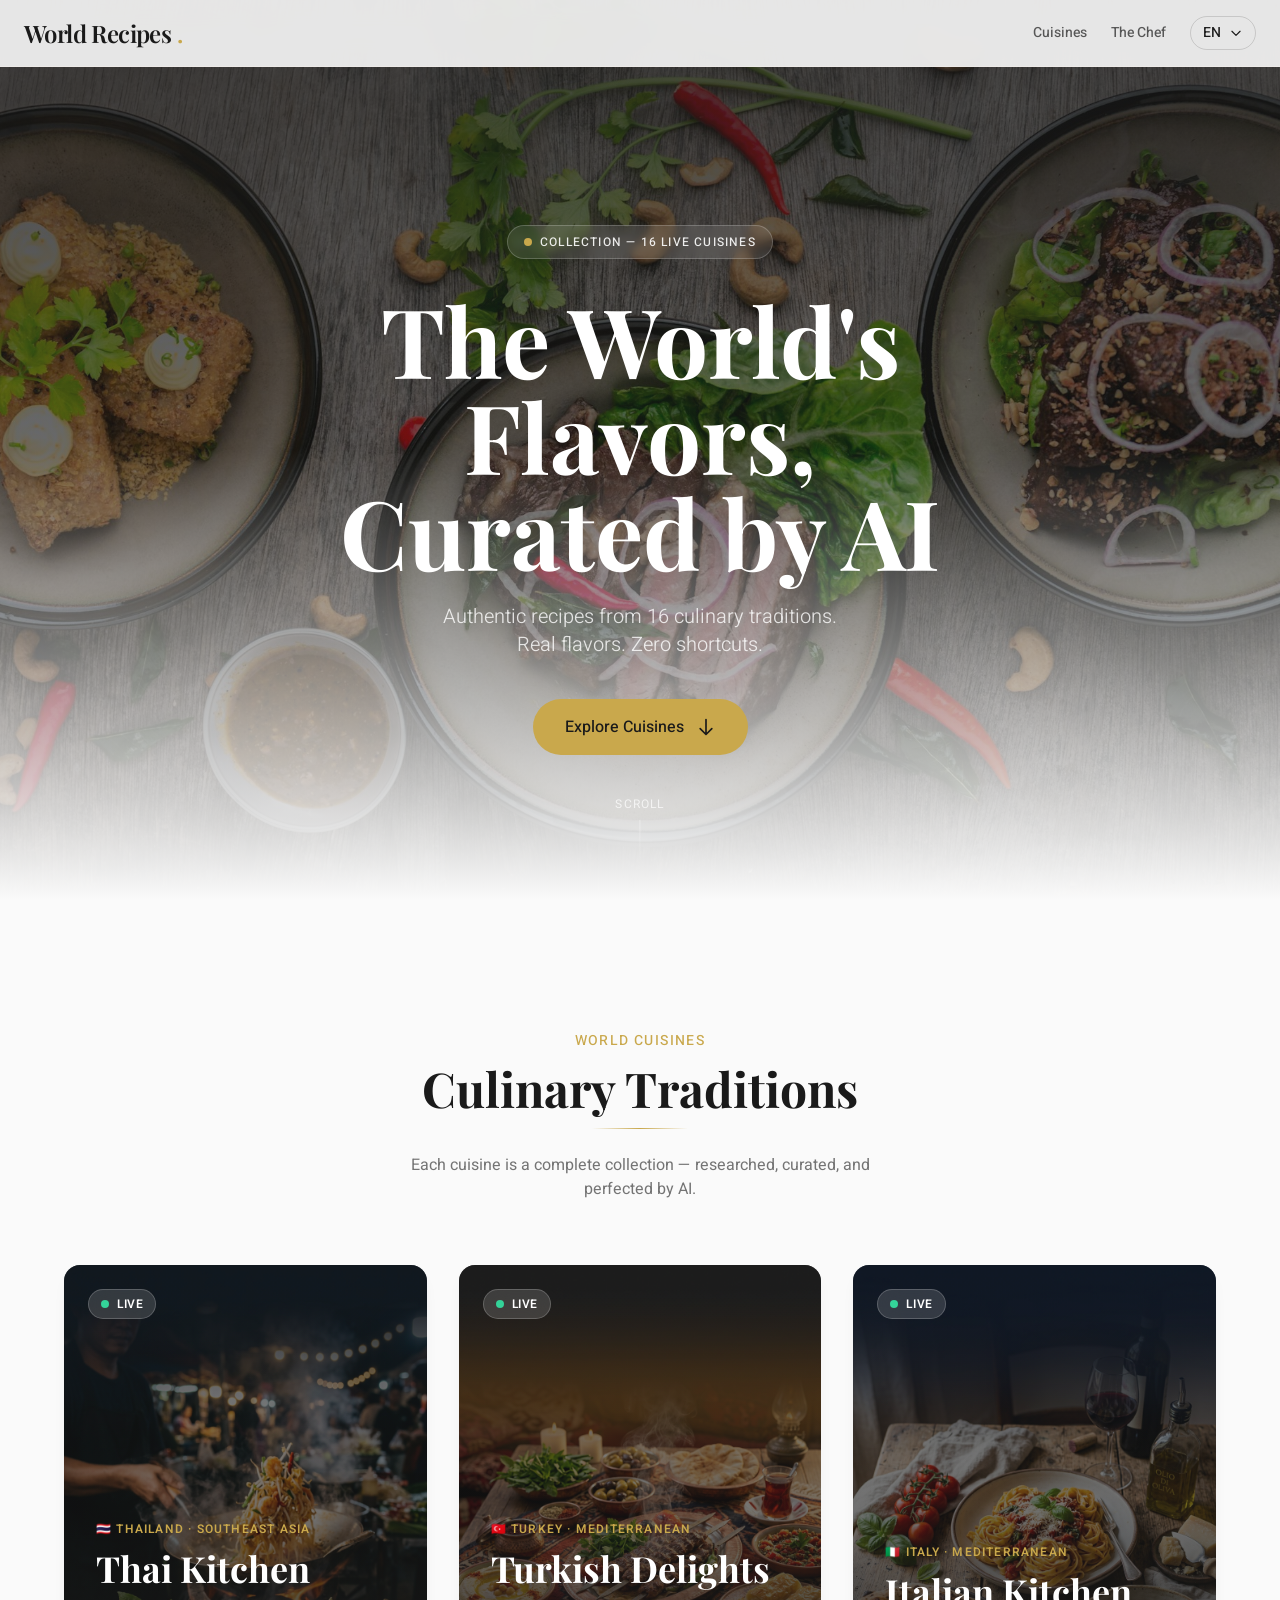
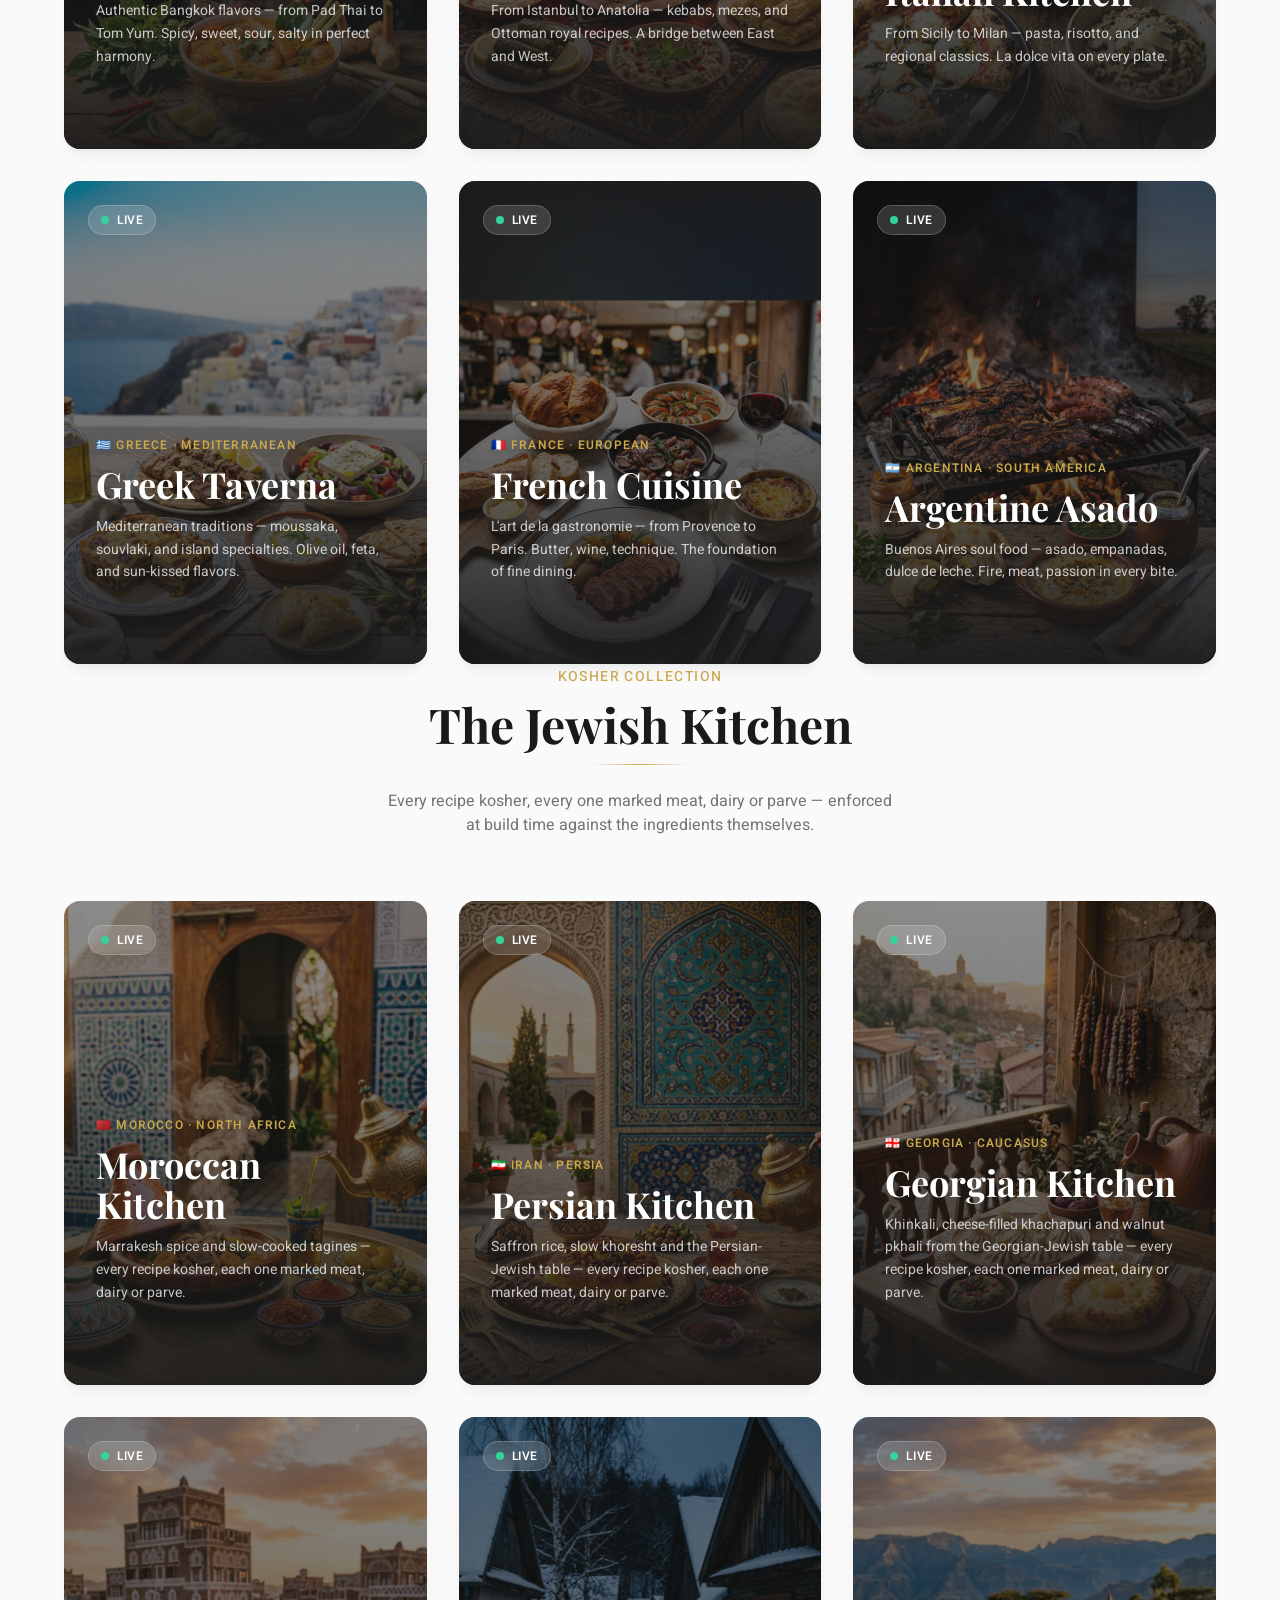
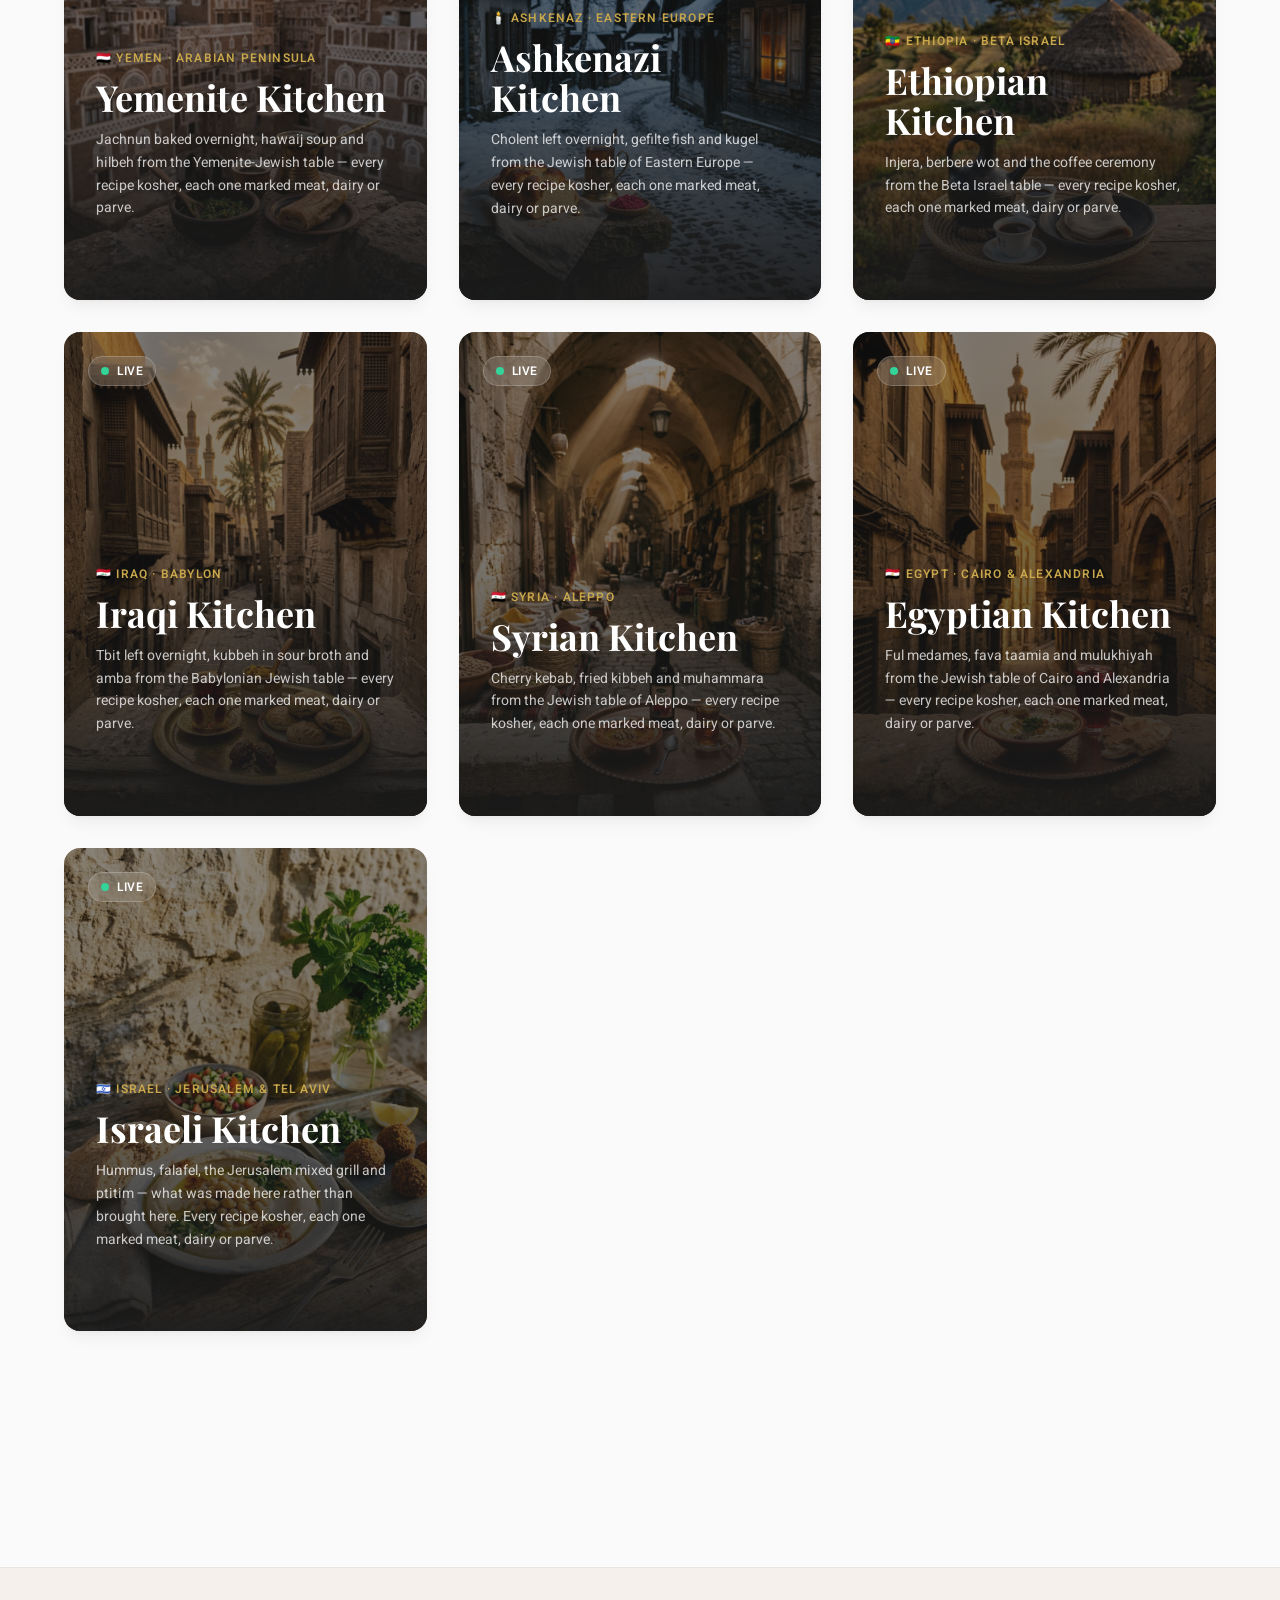
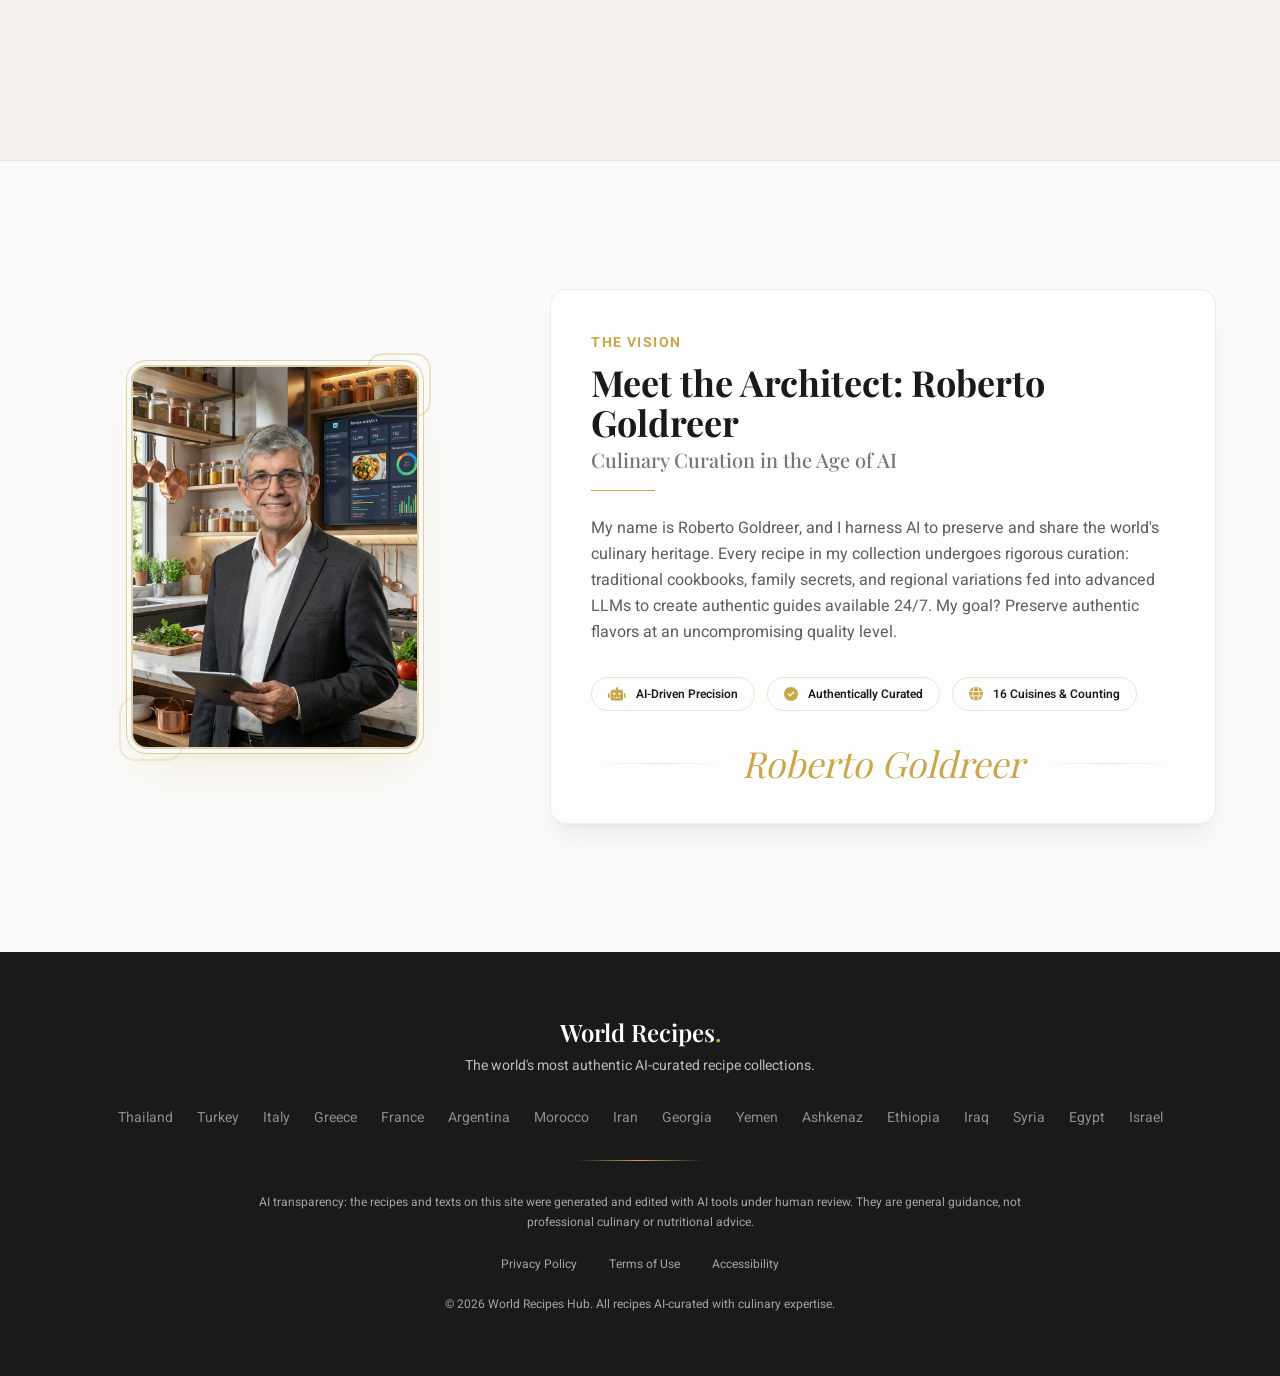
==== index.html @ 7112a7c7 "feat: Israel joins the hub — 16 cuisines, wave 2 closed Co-Authored-By: Claude Opus 5 <noreply@anthr" ====
<!DOCTYPE html>
<html lang="en" dir="ltr">
<head>
    <meta charset="UTF-8">
    <meta name="viewport" content="width=device-width, initial-scale=1.0">
    <title>The World's Flavors, Curated by AI | Global Recipes Hub</title>
        <!-- Security policy declared before any resource so it governs them all.
         style-src keeps 'unsafe-inline' only for Tailwind-generated inline styles;
         there are no inline <style> blocks or style= attributes left in the markup.
         frame-ancestors / X-Content-Type-Options need real headers, which GitHub
         Pages cannot set - documented in governance/risk-register.md -->
    <meta http-equiv="Content-Security-Policy" content="default-src 'self'; script-src 'self'; style-src 'self' 'unsafe-inline'; img-src 'self' data:; font-src 'self'; connect-src 'self'; base-uri 'self'; form-action 'self'">
    <meta name="referrer" content="strict-origin-when-cross-origin">

    <!-- Self-hosted assets: zero third-party requests. See governance/data-map.md -->
    <link rel="stylesheet" href="assets/css/tailwind.css">
    <link rel="stylesheet" href="assets/fonts/fonts.css">
    <link rel="stylesheet" href="assets/vendor/fontawesome/fontawesome.min.css">
    <link rel="stylesheet" href="assets/css/site.css">
    <meta name="description" content="Authentic recipes from 16 culinary traditions. Real flavors. Zero shortcuts.">
</head>
<body class="bg-cream text-charcoal font-body antialiased">

    <a href="#main" class="skip-link" data-en="Skip to main content" data-he="דלג לתוכן העיקרי">Skip to main content</a>

    <!-- Navigation -->
    <nav class="fixed top-0 w-full z-50 bg-cream/90 backdrop-blur-md border-b border-warm-gray/50">
        <div class="max-w-7xl mx-auto px-6 py-4 flex items-center justify-between">
            <a href="#" class="font-display text-xl md:text-2xl font-semibold tracking-tight">
                <span class="text-charcoal" data-en="World Recipes" data-he="מתכונים עולמיים">World Recipes</span>
                <span class="text-gold">.</span>
            </a>
            <div class="flex items-center gap-6">
                <a href="#cuisines" class="hidden md:inline text-sm font-medium text-charcoal/70 hover:text-charcoal transition-colors" data-en="Cuisines" data-he="מטבחים">Cuisines</a>
                <a href="#architect" class="hidden md:inline text-sm font-medium text-charcoal/70 hover:text-charcoal transition-colors" data-en="The Chef" data-he="השף">The Chef</a>
                <!-- Language Toggle -->
                <button id="langToggle" class="flex items-center gap-2 px-3 py-1.5 rounded-full border border-charcoal/15 hover:border-gold/50 transition-all text-sm font-medium">
                    <span id="langLabel">EN</span>
                    <svg class="w-3.5 h-3.5" fill="none" stroke="currentColor" viewBox="0 0 24 24"><path stroke-linecap="round" stroke-linejoin="round" stroke-width="2" d="M19 9l-7 7-7-7"/></svg>
                </button>
            </div>
        </div>
    </nav>

    <main id="main">

    <!-- Hero Section -->
    <section class="relative min-h-screen flex items-center justify-center hero-bg">
        <div class="absolute inset-0 bg-gradient-to-b from-charcoal/80 via-charcoal/60 to-cream"></div>
        <div class="relative z-10 text-center px-6 max-w-4xl mx-auto pt-20">
            <div class="fade-in">
                <div class="inline-flex items-center gap-2 px-4 py-2 rounded-full bg-white/10 backdrop-blur-sm border border-white/20 text-white/90 text-xs font-medium tracking-widest uppercase mb-8">
                    <span class="w-2 h-2 rounded-full bg-gold badge-pulse"></span>
                    <span data-en="Collection — 16 Live Cuisines" data-he="אוסף — 16 מטבחים פעילים">Collection — 16 Live Cuisines</span>
                </div>
            </div>
            <h1 class="fade-in font-display text-5xl md:text-7xl lg:text-8xl font-bold text-white leading-[1.1] mb-6" data-en="The World's Flavors,<br>Curated by AI" data-he="טעמי העולם,<br>באוצרות AI">
                The World's Flavors,<br>Curated by AI
            </h1>
            <p class="fade-in text-lg md:text-xl text-white/80 font-light max-w-2xl mx-auto mb-10 leading-relaxed" data-en="Authentic recipes from 16 culinary traditions.<br>Real flavors. Zero shortcuts." data-he="מתכונים אותנטיים מ-16 מסורות קולינריות.<br>טעמים אמיתיים. ללא קיצורי דרך.">
                Authentic recipes from 16 culinary traditions.<br>Real flavors. Zero shortcuts.
            </p>
            <a href="#cuisines" class="fade-in inline-flex items-center gap-3 px-8 py-4 bg-gold hover:bg-gold-dark text-charcoal font-medium rounded-full transition-all duration-300 hover:shadow-lg hover:shadow-gold/25">
                <span data-en="Explore Cuisines" data-he="גלו מטבחים">Explore Cuisines</span>
                <svg class="w-5 h-5" fill="none" stroke="currentColor" viewBox="0 0 24 24"><path stroke-linecap="round" stroke-linejoin="round" stroke-width="2" d="M19 14l-7 7m0 0l-7-7m7 7V3"/></svg>
            </a>
        </div>
        <!-- Scroll indicator -->
        <div class="absolute bottom-10 left-1/2 -translate-x-1/2 flex flex-col items-center gap-2 text-white/70">
            <span class="text-xs tracking-widest uppercase">Scroll</span>
            <div class="w-px h-10 bg-gradient-to-b from-white/40 to-transparent"></div>
        </div>
    </section>

    <!-- Cuisines Grid -->
    <section id="cuisines" class="py-24 md:py-32 px-6">
        <div class="max-w-7xl mx-auto">
            <div class="text-center mb-16 fade-in">
                <span class="text-gold text-sm font-medium tracking-widest uppercase" data-en="World Cuisines" data-he="מטבחי העולם">World Cuisines</span>
                <h2 class="font-display text-4xl md:text-5xl font-bold mt-3 mb-4" data-en="Culinary Traditions" data-he="מסורות קולינריות">Culinary Traditions</h2>
                <div class="gold-line h-px w-24 mx-auto mb-6"></div>
                <p class="text-charcoal/60 max-w-lg mx-auto" data-en="Each cuisine is a complete collection — researched, curated, and perfected by AI." data-he="כל מטבח הוא אוסף מלא — נחקר, אוצר ושוכלל על ידי AI.">Each cuisine is a complete collection — researched, curated, and perfected by AI.</p>
            </div>

            <div class="grid md:grid-cols-2 lg:grid-cols-3 gap-8 max-w-6xl mx-auto">
                <!-- Card 1: Thailand -->
                <a href="https://robertog62.github.io/thai-recipes-app/" target="_blank" rel="noopener noreferrer" class="group card-hover block relative rounded-2xl overflow-hidden shadow-lg shadow-charcoal/5 aspect-[3/4]">
                    <img src="images/Thailand.jpg" alt="Thai Cuisine" class="absolute inset-0 w-full h-full object-cover">
                    <div class="card-overlay absolute inset-0 bg-charcoal/50"></div>
                    <div class="absolute inset-0 bg-gradient-to-t from-charcoal/90 via-charcoal/20 to-transparent"></div>
                    <!-- Live Badge -->
                    <div class="absolute top-6 left-6 rtl:left-auto rtl:right-6 flex items-center gap-2 px-3 py-1.5 rounded-full bg-white/15 backdrop-blur-md border border-white/20">
                        <span class="w-2 h-2 rounded-full bg-emerald-400 badge-pulse"></span>
                        <span class="text-white text-xs font-semibold tracking-wider uppercase">Live</span>
                    </div>
                    <!-- Content -->
                    <div class="absolute bottom-0 inset-x-0 p-8">
                        <span class="text-gold text-xs font-semibold tracking-widest uppercase" data-en="🇹🇭 Thailand · Southeast Asia" data-he="🇹🇭 תאילנד · דרום-מזרח אסיה">🇹🇭 Thailand · Southeast Asia</span>
                        <h3 class="font-display text-3xl md:text-4xl font-bold text-white mt-2 mb-3" data-en="Thai Kitchen" data-he="המטבח התאילנדי">Thai Kitchen</h3>
                        <p class="text-white/75 text-sm leading-relaxed mb-6" data-en="Authentic Bangkok flavors — from Pad Thai to Tom Yum. Spicy, sweet, sour, salty in perfect harmony." data-he="טעמי בנגקוק אותנטיים — מפאד תאי עד תום יאם. חריף, מתוק, חמוץ, מלוח בהרמוניה מושלמת.">Authentic Bangkok flavors — from Pad Thai to Tom Yum. Spicy, sweet, sour, salty in perfect harmony.</p>
                        <div class="card-cta inline-flex items-center gap-2 text-gold font-medium text-sm">
                            <span data-en="Explore Recipes" data-he="גלו מתכונים">Explore Recipes</span>
                            <svg class="w-4 h-4 group-hover:translate-x-1 transition-transform rtl:rotate-180" fill="none" stroke="currentColor" viewBox="0 0 24 24"><path stroke-linecap="round" stroke-linejoin="round" stroke-width="2" d="M17 8l4 4m0 0l-4 4m4-4H3"/></svg>
                        </div>
                    </div>
                </a>

                <!-- Card 2: Turkey -->
                <a href="https://robertog62.github.io/turkish-recipes-app/" target="_blank" rel="noopener noreferrer" class="group card-hover block relative rounded-2xl overflow-hidden shadow-lg shadow-charcoal/5 aspect-[3/4]">
                    <img src="images/Turkey.jpg" alt="Turkish Cuisine" class="absolute inset-0 w-full h-full object-cover">
                    <div class="card-overlay absolute inset-0 bg-charcoal/50"></div>
                    <div class="absolute inset-0 bg-gradient-to-t from-charcoal/90 via-charcoal/20 to-transparent"></div>
                    <div class="absolute top-6 left-6 rtl:left-auto rtl:right-6 flex items-center gap-2 px-3 py-1.5 rounded-full bg-white/15 backdrop-blur-md border border-white/20">
                        <span class="w-2 h-2 rounded-full bg-emerald-400 badge-pulse"></span>
                        <span class="text-white text-xs font-semibold tracking-wider uppercase">Live</span>
                    </div>
                    <div class="absolute bottom-0 inset-x-0 p-8">
                        <span class="text-gold text-xs font-semibold tracking-widest uppercase" data-en="🇹🇷 Turkey · Mediterranean" data-he="🇹🇷 טורקיה · הים התיכון">🇹🇷 Turkey · Mediterranean</span>
                        <h3 class="font-display text-3xl md:text-4xl font-bold text-white mt-2 mb-3" data-en="Turkish Delights" data-he="המטבח הטורקי">Turkish Delights</h3>
                        <p class="text-white/75 text-sm leading-relaxed mb-6" data-en="From Istanbul to Anatolia — kebabs, mezes, and Ottoman royal recipes. A bridge between East and West." data-he="מאיסטנבול לאנטוליה — קבבים, מזות ומתכוני חצר עות'מאנית. גשר בין מזרח למערב.">From Istanbul to Anatolia — kebabs, mezes, and Ottoman royal recipes. A bridge between East and West.</p>
                        <div class="card-cta inline-flex items-center gap-2 text-gold font-medium text-sm">
                            <span data-en="Explore Recipes" data-he="גלו מתכונים">Explore Recipes</span>
                            <svg class="w-4 h-4 group-hover:translate-x-1 transition-transform rtl:rotate-180" fill="none" stroke="currentColor" viewBox="0 0 24 24"><path stroke-linecap="round" stroke-linejoin="round" stroke-width="2" d="M17 8l4 4m0 0l-4 4m4-4H3"/></svg>
                        </div>
                    </div>
                </a>

                <!-- Card 3: Italy -->
                <a href="https://robertog62.github.io/italian-recipes-app/#/" target="_blank" rel="noopener noreferrer" class="group card-hover block relative rounded-2xl overflow-hidden shadow-lg shadow-charcoal/5 aspect-[3/4]">
                    <img src="images/Italy.jpg" alt="Italian Cuisine" class="absolute inset-0 w-full h-full object-cover">
                    <div class="card-overlay absolute inset-0 bg-charcoal/50"></div>
                    <div class="absolute inset-0 bg-gradient-to-t from-charcoal/90 via-charcoal/20 to-transparent"></div>
                    <div class="absolute top-6 left-6 rtl:left-auto rtl:right-6 flex items-center gap-2 px-3 py-1.5 rounded-full bg-white/15 backdrop-blur-md border border-white/20">
                        <span class="w-2 h-2 rounded-full bg-emerald-400 badge-pulse"></span>
                        <span class="text-white text-xs font-semibold tracking-wider uppercase">Live</span>
                    </div>
                    <div class="absolute bottom-0 inset-x-0 p-8">
                        <span class="text-gold text-xs font-semibold tracking-widest uppercase" data-en="🇮🇹 Italy · Mediterranean" data-he="🇮🇹 איטליה · הים התיכון">🇮🇹 Italy · Mediterranean</span>
                        <h3 class="font-display text-3xl md:text-4xl font-bold text-white mt-2 mb-3" data-en="Italian Kitchen" data-he="המטבח האיטלקי">Italian Kitchen</h3>
                        <p class="text-white/75 text-sm leading-relaxed mb-6" data-en="From Sicily to Milan — pasta, risotto, and regional classics. La dolce vita on every plate." data-he="מסיציליה למילאנו — פסטה, ריזוטו וקלאסיקות אזוריות. La dolce vita בכל צלחת.">From Sicily to Milan — pasta, risotto, and regional classics. La dolce vita on every plate.</p>
                        <div class="card-cta inline-flex items-center gap-2 text-gold font-medium text-sm">
                            <span data-en="Explore Recipes" data-he="גלו מתכונים">Explore Recipes</span>
                            <svg class="w-4 h-4 group-hover:translate-x-1 transition-transform rtl:rotate-180" fill="none" stroke="currentColor" viewBox="0 0 24 24"><path stroke-linecap="round" stroke-linejoin="round" stroke-width="2" d="M17 8l4 4m0 0l-4 4m4-4H3"/></svg>
                        </div>
                    </div>
                </a>

                <!-- Card 4: Greece -->
                <a href="https://robertog62.github.io/greek-recipes-app/#/" target="_blank" rel="noopener noreferrer" class="group card-hover block relative rounded-2xl overflow-hidden shadow-lg shadow-charcoal/5 aspect-[3/4]">
                    <img src="images/Greece.jpg" alt="Greek Cuisine" class="absolute inset-0 w-full h-full object-cover">
                    <div class="card-overlay absolute inset-0 bg-charcoal/50"></div>
                    <div class="absolute inset-0 bg-gradient-to-t from-charcoal/90 via-charcoal/20 to-transparent"></div>
                    <div class="absolute top-6 left-6 rtl:left-auto rtl:right-6 flex items-center gap-2 px-3 py-1.5 rounded-full bg-white/15 backdrop-blur-md border border-white/20">
                        <span class="w-2 h-2 rounded-full bg-emerald-400 badge-pulse"></span>
                        <span class="text-white text-xs font-semibold tracking-wider uppercase">Live</span>
                    </div>
                    <div class="absolute bottom-0 inset-x-0 p-8">
                        <span class="text-gold text-xs font-semibold tracking-widest uppercase" data-en="🇬🇷 Greece · Mediterranean" data-he="🇬🇷 יוון · הים התיכון">🇬🇷 Greece · Mediterranean</span>
                        <h3 class="font-display text-3xl md:text-4xl font-bold text-white mt-2 mb-3" data-en="Greek Taverna" data-he="הטברנה היוונית">Greek Taverna</h3>
                        <p class="text-white/75 text-sm leading-relaxed mb-6" data-en="Mediterranean traditions — moussaka, souvlaki, and island specialties. Olive oil, feta, and sun-kissed flavors." data-he="מסורות ים-תיכוניות — מוסקה, סובלקי ומיוחדויות איים. שמן זית, פטה וטעמים שנוחתו בשמש.">Mediterranean traditions — moussaka, souvlaki, and island specialties. Olive oil, feta, and sun-kissed flavors.</p>
                        <div class="card-cta inline-flex items-center gap-2 text-gold font-medium text-sm">
                            <span data-en="Explore Recipes" data-he="גלו מתכונים">Explore Recipes</span>
                            <svg class="w-4 h-4 group-hover:translate-x-1 transition-transform rtl:rotate-180" fill="none" stroke="currentColor" viewBox="0 0 24 24"><path stroke-linecap="round" stroke-linejoin="round" stroke-width="2" d="M17 8l4 4m0 0l-4 4m4-4H3"/></svg>
                        </div>
                    </div>
                </a>

                <!-- Card 5: France -->
                <a href="https://robertog62.github.io/french-recipes-app/" target="_blank" rel="noopener noreferrer" class="group card-hover block relative rounded-2xl overflow-hidden shadow-lg shadow-charcoal/5 aspect-[3/4]">
                    <img src="images/France.jpg" alt="French Cuisine" class="absolute inset-0 w-full h-full h-full object-cover">
                    <div class="card-overlay absolute inset-0 bg-charcoal/50"></div>
                    <div class="absolute inset-0 bg-gradient-to-t from-charcoal/90 via-charcoal/20 to-transparent"></div>
                    <div class="absolute top-6 left-6 rtl:left-auto rtl:right-6 flex items-center gap-2 px-3 py-1.5 rounded-full bg-white/15 backdrop-blur-md border border-white/20">
                        <span class="w-2 h-2 rounded-full bg-emerald-400 badge-pulse"></span>
                        <span class="text-white text-xs font-semibold tracking-wider uppercase">Live</span>
                    </div>
                    <div class="absolute bottom-0 inset-x-0 p-8">
                        <span class="text-gold text-xs font-semibold tracking-widest uppercase" data-en="🇫🇷 France · European" data-he="🇫🇷 צרפת · אירופה">🇫🇷 France · European</span>
                        <h3 class="font-display text-3xl md:text-4xl font-bold text-white mt-2 mb-3" data-en="French Cuisine" data-he="המטבח הצרפתי">French Cuisine</h3>
                        <p class="text-white/75 text-sm leading-relaxed mb-6" data-en="L'art de la gastronomie — from Provence to Paris. Butter, wine, technique. The foundation of fine dining." data-he="L'art de la gastronomie — מפרובנס לפריז. חמאה, יין, טכניקה. היסוד של הדיינינג המשובח.">L'art de la gastronomie — from Provence to Paris. Butter, wine, technique. The foundation of fine dining.</p>
                        <div class="card-cta inline-flex items-center gap-2 text-gold font-medium text-sm">
                            <span data-en="Explore Recipes" data-he="גלו מתכונים">Explore Recipes</span>
                            <svg class="w-4 h-4 group-hover:translate-x-1 transition-transform rtl:rotate-180" fill="none" stroke="currentColor" viewBox="0 0 24 24"><path stroke-linecap="round" stroke-linejoin="round" stroke-width="2" d="M17 8l4 4m0 0l-4 4m4-4H3"/></svg>
                        </div>
                    </div>
                </a>

                <!-- Card 6: Argentina -->
                <a href="https://robertog62.github.io/argentine-recipes-app/" target="_blank" rel="noopener noreferrer" class="group card-hover block relative rounded-2xl overflow-hidden shadow-lg shadow-charcoal/5 aspect-[3/4]">
                    <img src="images/Argentina.jpg" alt="Argentine Cuisine" class="absolute inset-0 w-full h-full object-cover">
                    <div class="card-overlay absolute inset-0 bg-charcoal/50"></div>
                    <div class="absolute inset-0 bg-gradient-to-t from-charcoal/90 via-charcoal/20 to-transparent"></div>
                    <div class="absolute top-6 left-6 rtl:left-auto rtl:right-6 flex items-center gap-2 px-3 py-1.5 rounded-full bg-white/15 backdrop-blur-md border border-white/20">
                        <span class="w-2 h-2 rounded-full bg-emerald-400 badge-pulse"></span>
                        <span class="text-white text-xs font-semibold tracking-wider uppercase">Live</span>
                    </div>
                    <div class="absolute bottom-0 inset-x-0 p-8">
                        <span class="text-gold text-xs font-semibold tracking-widest uppercase" data-en="🇦🇷 Argentina · South America" data-he="🇦🇷 ארגנטינה · דרום אמריקה">🇦🇷 Argentina · South America</span>
                        <h3 class="font-display text-3xl md:text-4xl font-bold text-white mt-2 mb-3" data-en="Argentine Asado" data-he="המטבח הארגנטינאי">Argentine Asado</h3>
                        <p class="text-white/75 text-sm leading-relaxed mb-6" data-en="Buenos Aires soul food — asado, empanadas, dulce de leche. Fire, meat, passion in every bite." data-he="אוכל הנשמה של בואנוס איירס — אסאדו, אמפנדות, דולסה דה לצ'ה. אש, בשר, תשוקה בכל ביס.">Buenos Aires soul food — asado, empanadas, dulce de leche. Fire, meat, passion in every bite.</p>
                        <div class="card-cta inline-flex items-center gap-2 text-gold font-medium text-sm">
                            <span data-en="Explore Recipes" data-he="גלו מתכונים">Explore Recipes</span>
                            <svg class="w-4 h-4 group-hover:translate-x-1 transition-transform rtl:rotate-180" fill="none" stroke="currentColor" viewBox="0 0 24 24"><path stroke-linecap="round" stroke-linejoin="round" stroke-width="2" d="M17 8l4 4m0 0l-4 4m4-4H3"/></svg>
                        </div>
                    </div>
                </a>

            </div>

            <div class="text-center mb-16 fade-in">
                <span class="text-gold text-sm font-medium tracking-widest uppercase" data-en="Kosher Collection" data-he="אוסף כשר">Kosher Collection</span>
                <h2 class="font-display text-4xl md:text-5xl font-bold mt-3 mb-4" data-en="The Jewish Kitchen" data-he="המטבח היהודי">The Jewish Kitchen</h2>
                <div class="gold-line h-px w-24 mx-auto mb-6"></div>
                <p class="text-charcoal/60 max-w-lg mx-auto" data-en="Every recipe kosher, every one marked meat, dairy or parve — enforced at build time against the ingredients themselves." data-he="כל מתכון כשר, וכל אחד מסומן בשרי, חלבי או פרווה — נאכף בבנייה מול המצרכים עצמם.">Every recipe kosher, every one marked meat, dairy or parve — enforced at build time against the ingredients themselves.</p>
            </div>

            <div class="grid md:grid-cols-2 lg:grid-cols-3 gap-8 max-w-6xl mx-auto">
                <!-- Card 7: Morocco -->
                <a href="https://robertog62.github.io/moroccan-recipes-app/" target="_blank" rel="noopener noreferrer" class="group card-hover block relative rounded-2xl overflow-hidden shadow-lg shadow-charcoal/5 aspect-[3/4]">
                    <img src="images/Morocco.jpg" alt="Moroccan Cuisine" class="absolute inset-0 w-full h-full object-cover">
                    <div class="card-overlay absolute inset-0 bg-charcoal/50"></div>
                    <div class="absolute inset-0 bg-gradient-to-t from-charcoal/90 via-charcoal/20 to-transparent"></div>
                    <div class="absolute top-6 left-6 rtl:left-auto rtl:right-6 flex items-center gap-2 px-3 py-1.5 rounded-full bg-white/15 backdrop-blur-md border border-white/20">
                        <span class="w-2 h-2 rounded-full bg-emerald-400 badge-pulse"></span>
                        <span class="text-white text-xs font-semibold tracking-wider uppercase">Live</span>
                    </div>
                    <div class="absolute bottom-0 inset-x-0 p-8">
                        <span class="text-gold text-xs font-semibold tracking-widest uppercase" data-en="🇲🇦 Morocco · North Africa" data-he="🇲🇦 מרוקו · צפון אפריקה">🇲🇦 Morocco · North Africa</span>
                        <h3 class="font-display text-3xl md:text-4xl font-bold text-white mt-2 mb-3" data-en="Moroccan Kitchen" data-he="המטבח המרוקאי">Moroccan Kitchen</h3>
                        <p class="text-white/75 text-sm leading-relaxed mb-6" data-en="Marrakesh spice and slow-cooked tagines — every recipe kosher, each one marked meat, dairy or parve." data-he="תבלינים ממרקש וטאג׳ין שמתבשל לאט — כל המתכונים כשרים, וכל אחד מסומן בשרי, חלבי או פרווה.">Marrakesh spice and slow-cooked tagines — every recipe kosher, each one marked meat, dairy or parve.</p>
                        <div class="card-cta inline-flex items-center gap-2 text-gold font-medium text-sm">
                            <span data-en="Explore Recipes" data-he="גלו מתכונים">Explore Recipes</span>
                            <svg class="w-4 h-4 group-hover:translate-x-1 transition-transform rtl:rotate-180" fill="none" stroke="currentColor" viewBox="0 0 24 24"><path stroke-linecap="round" stroke-linejoin="round" stroke-width="2" d="M17 8l4 4m0 0l-4 4m4-4H3"/></svg>
                        </div>
                    </div>
                </a>

                <!-- Card 8: Iran -->
                <a href="https://robertog62.github.io/persian-recipes-app/" target="_blank" rel="noopener noreferrer" class="group card-hover block relative rounded-2xl overflow-hidden shadow-lg shadow-charcoal/5 aspect-[3/4]">
                    <img src="images/Iran.jpg" alt="Persian Cuisine" class="absolute inset-0 w-full h-full object-cover">
                    <div class="card-overlay absolute inset-0 bg-charcoal/50"></div>
                    <div class="absolute inset-0 bg-gradient-to-t from-charcoal/90 via-charcoal/20 to-transparent"></div>
                    <div class="absolute top-6 left-6 rtl:left-auto rtl:right-6 flex items-center gap-2 px-3 py-1.5 rounded-full bg-white/15 backdrop-blur-md border border-white/20">
                        <span class="w-2 h-2 rounded-full bg-emerald-400 badge-pulse"></span>
                        <span class="text-white text-xs font-semibold tracking-wider uppercase">Live</span>
                    </div>
                    <div class="absolute bottom-0 inset-x-0 p-8">
                        <span class="text-gold text-xs font-semibold tracking-widest uppercase" data-en="🇮🇷 Iran · Persia" data-he="🇮🇷 איראן · פרס">🇮🇷 Iran · Persia</span>
                        <h3 class="font-display text-3xl md:text-4xl font-bold text-white mt-2 mb-3" data-en="Persian Kitchen" data-he="המטבח הפרסי">Persian Kitchen</h3>
                        <p class="text-white/75 text-sm leading-relaxed mb-6" data-en="Saffron rice, slow khoresht and the Persian-Jewish table — every recipe kosher, each one marked meat, dairy or parve." data-he="אורז זעפרן, חורשת שמתבשל לאט והשולחן היהודי-פרסי — כל המתכונים כשרים, וכל אחד מסומן בשרי, חלבי או פרווה.">Saffron rice, slow khoresht and the Persian-Jewish table — every recipe kosher, each one marked meat, dairy or parve.</p>
                        <div class="card-cta inline-flex items-center gap-2 text-gold font-medium text-sm">
                            <span data-en="Explore Recipes" data-he="גלו מתכונים">Explore Recipes</span>
                            <svg class="w-4 h-4 group-hover:translate-x-1 transition-transform rtl:rotate-180" fill="none" stroke="currentColor" viewBox="0 0 24 24"><path stroke-linecap="round" stroke-linejoin="round" stroke-width="2" d="M17 8l4 4m0 0l-4 4m4-4H3"/></svg>
                        </div>
                    </div>
                </a>

                <!-- Card 9: Georgia -->
                <a href="https://robertog62.github.io/georgian-recipes-app/" target="_blank" rel="noopener noreferrer" class="group card-hover block relative rounded-2xl overflow-hidden shadow-lg shadow-charcoal/5 aspect-[3/4]">
                    <img src="images/Georgia.jpg" alt="Georgian Cuisine" class="absolute inset-0 w-full h-full object-cover">
                    <div class="card-overlay absolute inset-0 bg-charcoal/50"></div>
                    <div class="absolute inset-0 bg-gradient-to-t from-charcoal/90 via-charcoal/20 to-transparent"></div>
                    <div class="absolute top-6 left-6 rtl:left-auto rtl:right-6 flex items-center gap-2 px-3 py-1.5 rounded-full bg-white/15 backdrop-blur-md border border-white/20">
                        <span class="w-2 h-2 rounded-full bg-emerald-400 badge-pulse"></span>
                        <span class="text-white text-xs font-semibold tracking-wider uppercase">Live</span>
                    </div>
                    <div class="absolute bottom-0 inset-x-0 p-8">
                        <span class="text-gold text-xs font-semibold tracking-widest uppercase" data-en="🇬🇪 Georgia · Caucasus" data-he="🇬🇪 גאורגיה · קווקז">🇬🇪 Georgia · Caucasus</span>
                        <h3 class="font-display text-3xl md:text-4xl font-bold text-white mt-2 mb-3" data-en="Georgian Kitchen" data-he="המטבח הגאורגי">Georgian Kitchen</h3>
                        <p class="text-white/75 text-sm leading-relaxed mb-6" data-en="Khinkali, cheese-filled khachapuri and walnut pkhali from the Georgian-Jewish table — every recipe kosher, each one marked meat, dairy or parve." data-he="חינקלי, חצ׳פורי במילוי גבינה ופחלי אגוזים מהשולחן היהודי-גאורגי — כל המתכונים כשרים, וכל אחד מסומן בשרי, חלבי או פרווה.">Khinkali, cheese-filled khachapuri and walnut pkhali from the Georgian-Jewish table — every recipe kosher, each one marked meat, dairy or parve.</p>
                        <div class="card-cta inline-flex items-center gap-2 text-gold font-medium text-sm">
                            <span data-en="Explore Recipes" data-he="גלו מתכונים">Explore Recipes</span>
                            <svg class="w-4 h-4 group-hover:translate-x-1 transition-transform rtl:rotate-180" fill="none" stroke="currentColor" viewBox="0 0 24 24"><path stroke-linecap="round" stroke-linejoin="round" stroke-width="2" d="M17 8l4 4m0 0l-4 4m4-4H3"/></svg>
                        </div>
                    </div>
                </a>

                <!-- Card 10: Yemen -->
                <a href="https://robertog62.github.io/yemenite-recipes-app/" target="_blank" rel="noopener noreferrer" class="group card-hover block relative rounded-2xl overflow-hidden shadow-lg shadow-charcoal/5 aspect-[3/4]">
                    <img src="images/Yemen.jpg" alt="Yemenite Cuisine" class="absolute inset-0 w-full h-full object-cover">
                    <div class="card-overlay absolute inset-0 bg-charcoal/50"></div>
                    <div class="absolute inset-0 bg-gradient-to-t from-charcoal/90 via-charcoal/20 to-transparent"></div>
                    <div class="absolute top-6 left-6 rtl:left-auto rtl:right-6 flex items-center gap-2 px-3 py-1.5 rounded-full bg-white/15 backdrop-blur-md border border-white/20">
                        <span class="w-2 h-2 rounded-full bg-emerald-400 badge-pulse"></span>
                        <span class="text-white text-xs font-semibold tracking-wider uppercase">Live</span>
                    </div>
                    <div class="absolute bottom-0 inset-x-0 p-8">
                        <span class="text-gold text-xs font-semibold tracking-widest uppercase" data-en="🇾🇪 Yemen · Arabian Peninsula" data-he="🇾🇪 תימן · חצי האי ערב">🇾🇪 Yemen · Arabian Peninsula</span>
                        <h3 class="font-display text-3xl md:text-4xl font-bold text-white mt-2 mb-3" data-en="Yemenite Kitchen" data-he="המטבח התימני">Yemenite Kitchen</h3>
                        <p class="text-white/75 text-sm leading-relaxed mb-6" data-en="Jachnun baked overnight, hawaij soup and hilbeh from the Yemenite-Jewish table — every recipe kosher, each one marked meat, dairy or parve." data-he="ג׳חנון שנאפה כל הלילה, מרק חוואיג׳ וחילבה מהשולחן היהודי-תימני — כל המתכונים כשרים, וכל אחד מסומן בשרי, חלבי או פרווה.">Jachnun baked overnight, hawaij soup and hilbeh from the Yemenite-Jewish table — every recipe kosher, each one marked meat, dairy or parve.</p>
                        <div class="card-cta inline-flex items-center gap-2 text-gold font-medium text-sm">
                            <span data-en="Explore Recipes" data-he="גלו מתכונים">Explore Recipes</span>
                            <svg class="w-4 h-4 group-hover:translate-x-1 transition-transform rtl:rotate-180" fill="none" stroke="currentColor" viewBox="0 0 24 24"><path stroke-linecap="round" stroke-linejoin="round" stroke-width="2" d="M17 8l4 4m0 0l-4 4m4-4H3"/></svg>
                        </div>
                    </div>
                </a>
                <!-- Card 11: Ashkenazi -->
                <a href="https://robertog62.github.io/ashkenazi-recipes-app/" target="_blank" rel="noopener noreferrer" class="group card-hover block relative rounded-2xl overflow-hidden shadow-lg shadow-charcoal/5 aspect-[3/4]">
                    <img src="images/Ashkenazi.jpg" alt="Ashkenazi Cuisine" class="absolute inset-0 w-full h-full object-cover">
                    <div class="card-overlay absolute inset-0 bg-charcoal/50"></div>
                    <div class="absolute inset-0 bg-gradient-to-t from-charcoal/90 via-charcoal/20 to-transparent"></div>
                    <div class="absolute top-6 left-6 rtl:left-auto rtl:right-6 flex items-center gap-2 px-3 py-1.5 rounded-full bg-white/15 backdrop-blur-md border border-white/20">
                        <span class="w-2 h-2 rounded-full bg-emerald-400 badge-pulse"></span>
                        <span class="text-white text-xs font-semibold tracking-wider uppercase">Live</span>
                    </div>
                    <div class="absolute bottom-0 inset-x-0 p-8">
                        <span class="text-gold text-xs font-semibold tracking-widest uppercase" data-en="🕯️ Ashkenaz · Eastern Europe" data-he="🕯️ אשכנז · מזרח אירופה">🕯️ Ashkenaz · Eastern Europe</span>
                        <h3 class="font-display text-3xl md:text-4xl font-bold text-white mt-2 mb-3" data-en="Ashkenazi Kitchen" data-he="המטבח האשכנזי">Ashkenazi Kitchen</h3>
                        <p class="text-white/75 text-sm leading-relaxed mb-6" data-en="Cholent left overnight, gefilte fish and kugel from the Jewish table of Eastern Europe — every recipe kosher, each one marked meat, dairy or parve." data-he="צ׳ולנט שיושב כל הלילה, גפילטע פיש וקוגל מהשולחן היהודי במזרח אירופה — כל המתכונים כשרים, וכל אחד מסומן בשרי, חלבי או פרווה.">Cholent left overnight, gefilte fish and kugel from the Jewish table of Eastern Europe — every recipe kosher, each one marked meat, dairy or parve.</p>
                        <div class="card-cta inline-flex items-center gap-2 text-gold font-medium text-sm">
                            <span data-en="Explore Recipes" data-he="גלו מתכונים">Explore Recipes</span>
                            <svg class="w-4 h-4 group-hover:translate-x-1 transition-transform rtl:rotate-180" fill="none" stroke="currentColor" viewBox="0 0 24 24"><path stroke-linecap="round" stroke-linejoin="round" stroke-width="2" d="M17 8l4 4m0 0l-4 4m4-4H3"/></svg>
                        </div>
                    </div>
                </a>
                <!-- Card 12: Ethiopia -->
                <a href="https://robertog62.github.io/ethiopian-recipes-app/" target="_blank" rel="noopener noreferrer" class="group card-hover block relative rounded-2xl overflow-hidden shadow-lg shadow-charcoal/5 aspect-[3/4]">
                    <img src="images/Ethiopia.jpg" alt="Ethiopian Cuisine" class="absolute inset-0 w-full h-full object-cover">
                    <div class="card-overlay absolute inset-0 bg-charcoal/50"></div>
                    <div class="absolute inset-0 bg-gradient-to-t from-charcoal/90 via-charcoal/20 to-transparent"></div>
                    <div class="absolute top-6 left-6 rtl:left-auto rtl:right-6 flex items-center gap-2 px-3 py-1.5 rounded-full bg-white/15 backdrop-blur-md border border-white/20">
                        <span class="w-2 h-2 rounded-full bg-emerald-400 badge-pulse"></span>
                        <span class="text-white text-xs font-semibold tracking-wider uppercase">Live</span>
                    </div>
                    <div class="absolute bottom-0 inset-x-0 p-8">
                        <span class="text-gold text-xs font-semibold tracking-widest uppercase" data-en="🇪🇹 Ethiopia · Beta Israel" data-he="🇪🇹 אתיופיה · ביתא ישראל">🇪🇹 Ethiopia · Beta Israel</span>
                        <h3 class="font-display text-3xl md:text-4xl font-bold text-white mt-2 mb-3" data-en="Ethiopian Kitchen" data-he="המטבח האתיופי">Ethiopian Kitchen</h3>
                        <p class="text-white/75 text-sm leading-relaxed mb-6" data-en="Injera, berbere wot and the coffee ceremony from the Beta Israel table — every recipe kosher, each one marked meat, dairy or parve." data-he="אינג׳רה, ווט ברברה וטקס הקפה מהשולחן של ביתא ישראל — כל המתכונים כשרים, וכל אחד מסומן בשרי, חלבי או פרווה.">Injera, berbere wot and the coffee ceremony from the Beta Israel table — every recipe kosher, each one marked meat, dairy or parve.</p>
                        <div class="card-cta inline-flex items-center gap-2 text-gold font-medium text-sm">
                            <span data-en="Explore Recipes" data-he="גלו מתכונים">Explore Recipes</span>
                            <svg class="w-4 h-4 group-hover:translate-x-1 transition-transform rtl:rotate-180" fill="none" stroke="currentColor" viewBox="0 0 24 24"><path stroke-linecap="round" stroke-linejoin="round" stroke-width="2" d="M17 8l4 4m0 0l-4 4m4-4H3"/></svg>
                        </div>
                    </div>
                </a>
                <!-- Card 13: Iraqi -->
                <a href="https://robertog62.github.io/iraqi-recipes-app/" target="_blank" rel="noopener noreferrer" class="group card-hover block relative rounded-2xl overflow-hidden shadow-lg shadow-charcoal/5 aspect-[3/4]">
                    <img src="images/Iraq.jpg" alt="Iraqi Cuisine" class="absolute inset-0 w-full h-full object-cover">
                    <div class="card-overlay absolute inset-0 bg-charcoal/50"></div>
                    <div class="absolute inset-0 bg-gradient-to-t from-charcoal/90 via-charcoal/20 to-transparent"></div>
                    <div class="absolute top-6 left-6 rtl:left-auto rtl:right-6 flex items-center gap-2 px-3 py-1.5 rounded-full bg-white/15 backdrop-blur-md border border-white/20">
                        <span class="w-2 h-2 rounded-full bg-emerald-400 badge-pulse"></span>
                        <span class="text-white text-xs font-semibold tracking-wider uppercase">Live</span>
                    </div>
                    <div class="absolute bottom-0 inset-x-0 p-8">
                        <span class="text-gold text-xs font-semibold tracking-widest uppercase" data-en="🇮🇶 Iraq · Babylon" data-he="🇮🇶 עיראק · בבל">🇮🇶 Iraq · Babylon</span>
                        <h3 class="font-display text-3xl md:text-4xl font-bold text-white mt-2 mb-3" data-en="Iraqi Kitchen" data-he="המטבח העיראקי">Iraqi Kitchen</h3>
                        <p class="text-white/75 text-sm leading-relaxed mb-6" data-en="Tbit left overnight, kubbeh in sour broth and amba from the Babylonian Jewish table — every recipe kosher, each one marked meat, dairy or parve." data-he="תבית שיושב כל הלילה, קובה במרק חמוץ ועמבה מהשולחן היהודי-בבלי — כל המתכונים כשרים, וכל אחד מסומן בשרי, חלבי או פרווה.">Tbit left overnight, kubbeh in sour broth and amba from the Babylonian Jewish table — every recipe kosher, each one marked meat, dairy or parve.</p>
                        <div class="card-cta inline-flex items-center gap-2 text-gold font-medium text-sm">
                            <span data-en="Explore Recipes" data-he="גלו מתכונים">Explore Recipes</span>
                            <svg class="w-4 h-4 group-hover:translate-x-1 transition-transform rtl:rotate-180" fill="none" stroke="currentColor" viewBox="0 0 24 24"><path stroke-linecap="round" stroke-linejoin="round" stroke-width="2" d="M17 8l4 4m0 0l-4 4m4-4H3"/></svg>
                        </div>
                    </div>
                </a>
                <!-- Card 14: Syrian -->
                <a href="https://robertog62.github.io/syrian-recipes-app/" target="_blank" rel="noopener noreferrer" class="group card-hover block relative rounded-2xl overflow-hidden shadow-lg shadow-charcoal/5 aspect-[3/4]">
                    <img src="images/Syria.jpg" alt="Syrian Cuisine" class="absolute inset-0 w-full h-full object-cover">
                    <div class="card-overlay absolute inset-0 bg-charcoal/50"></div>
                    <div class="absolute inset-0 bg-gradient-to-t from-charcoal/90 via-charcoal/20 to-transparent"></div>
                    <div class="absolute top-6 left-6 rtl:left-auto rtl:right-6 flex items-center gap-2 px-3 py-1.5 rounded-full bg-white/15 backdrop-blur-md border border-white/20">
                        <span class="w-2 h-2 rounded-full bg-emerald-400 badge-pulse"></span>
                        <span class="text-white text-xs font-semibold tracking-wider uppercase">Live</span>
                    </div>
                    <div class="absolute bottom-0 inset-x-0 p-8">
                        <span class="text-gold text-xs font-semibold tracking-widest uppercase" data-en="🇸🇾 Syria · Aleppo" data-he="🇸🇾 סוריה · חלב">🇸🇾 Syria · Aleppo</span>
                        <h3 class="font-display text-3xl md:text-4xl font-bold text-white mt-2 mb-3" data-en="Syrian Kitchen" data-he="המטבח הסורי">Syrian Kitchen</h3>
                        <p class="text-white/75 text-sm leading-relaxed mb-6" data-en="Cherry kebab, fried kibbeh and muhammara from the Jewish table of Aleppo — every recipe kosher, each one marked meat, dairy or parve." data-he="כבאב בדובדבנים, קובה מטוגנת ומוחמרה מהשולחן היהודי של חלב — כל המתכונים כשרים, וכל אחד מסומן בשרי, חלבי או פרווה.">Cherry kebab, fried kibbeh and muhammara from the Jewish table of Aleppo — every recipe kosher, each one marked meat, dairy or parve.</p>
                        <div class="card-cta inline-flex items-center gap-2 text-gold font-medium text-sm">
                            <span data-en="Explore Recipes" data-he="גלו מתכונים">Explore Recipes</span>
                            <svg class="w-4 h-4 group-hover:translate-x-1 transition-transform rtl:rotate-180" fill="none" stroke="currentColor" viewBox="0 0 24 24"><path stroke-linecap="round" stroke-linejoin="round" stroke-width="2" d="M17 8l4 4m0 0l-4 4m4-4H3"/></svg>
                        </div>
                    </div>
                </a>
                <!-- Card 15: Egyptian -->
                <a href="https://robertog62.github.io/egyptian-recipes-app/" target="_blank" rel="noopener noreferrer" class="group card-hover block relative rounded-2xl overflow-hidden shadow-lg shadow-charcoal/5 aspect-[3/4]">
                    <img src="images/Egypt.jpg" alt="Egyptian Cuisine" class="absolute inset-0 w-full h-full object-cover">
                    <div class="card-overlay absolute inset-0 bg-charcoal/50"></div>
                    <div class="absolute inset-0 bg-gradient-to-t from-charcoal/90 via-charcoal/20 to-transparent"></div>
                    <div class="absolute top-6 left-6 rtl:left-auto rtl:right-6 flex items-center gap-2 px-3 py-1.5 rounded-full bg-white/15 backdrop-blur-md border border-white/20">
                        <span class="w-2 h-2 rounded-full bg-emerald-400 badge-pulse"></span>
                        <span class="text-white text-xs font-semibold tracking-wider uppercase">Live</span>
                    </div>
                    <div class="absolute bottom-0 inset-x-0 p-8">
                        <span class="text-gold text-xs font-semibold tracking-widest uppercase" data-en="🇪🇬 Egypt · Cairo & Alexandria" data-he="🇪🇬 מצרים · קהיר ואלכסנדריה">🇪🇬 Egypt · Cairo & Alexandria</span>
                        <h3 class="font-display text-3xl md:text-4xl font-bold text-white mt-2 mb-3" data-en="Egyptian Kitchen" data-he="המטבח המצרי">Egyptian Kitchen</h3>
                        <p class="text-white/75 text-sm leading-relaxed mb-6" data-en="Ful medames, fava taamia and mulukhiyah from the Jewish table of Cairo and Alexandria — every recipe kosher, each one marked meat, dairy or parve." data-he="פול מדמס, טעמיה מפול ומלוכיה מהשולחן היהודי של קהיר ואלכסנדריה — כל המתכונים כשרים, וכל אחד מסומן בשרי, חלבי או פרווה.">Ful medames, fava taamia and mulukhiyah from the Jewish table of Cairo and Alexandria — every recipe kosher, each one marked meat, dairy or parve.</p>
                        <div class="card-cta inline-flex items-center gap-2 text-gold font-medium text-sm">
                            <span data-en="Explore Recipes" data-he="גלו מתכונים">Explore Recipes</span>
                            <svg class="w-4 h-4 group-hover:translate-x-1 transition-transform rtl:rotate-180" fill="none" stroke="currentColor" viewBox="0 0 24 24"><path stroke-linecap="round" stroke-linejoin="round" stroke-width="2" d="M17 8l4 4m0 0l-4 4m4-4H3"/></svg>
                        </div>
                    </div>
                </a>
                <!-- Card 16: Israeli -->
                <a href="https://robertog62.github.io/israeli-recipes-app/" target="_blank" rel="noopener noreferrer" class="group card-hover block relative rounded-2xl overflow-hidden shadow-lg shadow-charcoal/5 aspect-[3/4]">
                    <img src="images/Israel.jpg" alt="Israeli Cuisine" class="absolute inset-0 w-full h-full object-cover">
                    <div class="card-overlay absolute inset-0 bg-charcoal/50"></div>
                    <div class="absolute inset-0 bg-gradient-to-t from-charcoal/90 via-charcoal/20 to-transparent"></div>
                    <div class="absolute top-6 left-6 rtl:left-auto rtl:right-6 flex items-center gap-2 px-3 py-1.5 rounded-full bg-white/15 backdrop-blur-md border border-white/20">
                        <span class="w-2 h-2 rounded-full bg-emerald-400 badge-pulse"></span>
                        <span class="text-white text-xs font-semibold tracking-wider uppercase">Live</span>
                    </div>
                    <div class="absolute bottom-0 inset-x-0 p-8">
                        <span class="text-gold text-xs font-semibold tracking-widest uppercase" data-en="🇮🇱 Israel · Jerusalem & Tel Aviv" data-he="🇮🇱 ישראל · ירושלים ותל אביב">🇮🇱 Israel · Jerusalem & Tel Aviv</span>
                        <h3 class="font-display text-3xl md:text-4xl font-bold text-white mt-2 mb-3" data-en="Israeli Kitchen" data-he="המטבח הישראלי">Israeli Kitchen</h3>
                        <p class="text-white/75 text-sm leading-relaxed mb-6" data-en="Hummus, falafel, the Jerusalem mixed grill and ptitim — what was made here rather than brought here. Every recipe kosher, each one marked meat, dairy or parve." data-he="חומוס, פלאפל, מעורב ירושלמי ופתיתים — מה שנולד כאן ולא מה שהובא לכאן. כל המתכונים כשרים, וכל אחד מסומן בשרי, חלבי או פרווה.">Hummus, falafel, the Jerusalem mixed grill and ptitim — what was made here rather than brought here. Every recipe kosher, each one marked meat, dairy or parve.</p>
                        <div class="card-cta inline-flex items-center gap-2 text-gold font-medium text-sm">
                            <span data-en="Explore Recipes" data-he="גלו מתכונים">Explore Recipes</span>
                            <svg class="w-4 h-4 group-hover:translate-x-1 transition-transform rtl:rotate-180" fill="none" stroke="currentColor" viewBox="0 0 24 24"><path stroke-linecap="round" stroke-linejoin="round" stroke-width="2" d="M17 8l4 4m0 0l-4 4m4-4H3"/></svg>
                        </div>
                    </div>
                </a>
            </div>

            <!-- Coming Soon teaser -->
            <div class="text-center mt-16 fade-in">
                <p class="text-charcoal/40 text-sm tracking-wider uppercase" data-en="More cuisines coming soon" data-he="עוד מטבחים בקרוב">More cuisines coming soon</p>
                <div class="flex justify-center gap-2 mt-4">
                    <span class="w-2 h-2 rounded-full bg-charcoal/10"></span>
                    <span class="w-2 h-2 rounded-full bg-charcoal/10"></span>
                    <span class="w-2 h-2 rounded-full bg-charcoal/10"></span>
                </div>
            </div>
        </div>
    </section>

    <!-- Stats / Trust Bar -->
    <section class="py-16 bg-warm-gray border-y border-charcoal/5">
        <div class="max-w-5xl mx-auto px-6">
            <div class="grid grid-cols-2 md:grid-cols-4 gap-8 text-center">
                <div class="fade-in">
                    <div class="font-display text-3xl md:text-4xl font-bold text-charcoal">16</div>
                    <div class="text-charcoal/50 text-sm mt-1" data-en="Culinary Traditions" data-he="מסורות קולינריות">Culinary Traditions</div>
                </div>
                <div class="fade-in">
                    <div class="font-display text-3xl md:text-4xl font-bold text-charcoal">800+</div>
                    <div class="text-charcoal/50 text-sm mt-1" data-en="Authentic Recipes" data-he="מתכונים אותנטיים">Authentic Recipes</div>
                </div>
                <div class="fade-in">
                    <div class="font-display text-3xl md:text-4xl font-bold text-charcoal">16</div>
                    <div class="text-charcoal/50 text-sm mt-1" data-en="Countries Covered" data-he="מדינות מכוסות">Countries Covered</div>
                </div>
                <div class="fade-in">
                    <div class="font-display text-3xl md:text-4xl font-bold text-charcoal">∞</div>
                    <div class="text-charcoal/50 text-sm mt-1" data-en="Flavors Discovered" data-he="טעמים שהתגלו">Flavors Discovered</div>
                </div>
            </div>
        </div>
    </section>

    <!-- The Architect Section -->
    <section id="architect" class="py-24 md:py-32 px-6">
        <div class="max-w-6xl mx-auto">
            <div class="grid md:grid-cols-5 gap-10 md:gap-16 items-center">
                <!-- Left: Profile Visual -->
                <div class="md:col-span-2 fade-in flex justify-center">
                    <div class="relative">
                        <div class="w-64 md:w-72 rounded-2xl overflow-hidden border-2 border-gold/50 ring-1 ring-gold/50 ring-offset-4 ring-offset-cream shadow-2xl shadow-gold/20">
                            <img src="images/roberto-architect.png" alt="Roberto Goldreer — AI Culinary Architect" class="w-full h-auto object-cover">
                        </div>
                        <!-- Decorative corner accents -->
                        <div class="absolute -top-3 -right-3 w-16 h-16 border-2 border-gold/30 rounded-2xl"></div>
                        <div class="absolute -bottom-3 -left-3 w-16 h-16 border-2 border-gold/20 rounded-2xl"></div>
                    </div>
                </div>

                <!-- Right: Glassmorphism Content Card -->
                <div class="md:col-span-3 fade-in">
                    <div class="bg-white/60 backdrop-blur-xl rounded-2xl border border-gold/20 shadow-xl shadow-charcoal/5 p-8 md:p-10">
                        <span class="text-gold text-sm font-bold tracking-widest uppercase" data-en="The Vision" data-he="החזון">The Vision</span>
                        <h2 class="font-display text-3xl md:text-4xl font-bold text-charcoal mt-2 mb-1" data-en="Meet the Architect: Roberto Goldreer" data-he="הכירו את הארכיטקט: רוברטו גולדרר">Meet the Architect: Roberto Goldreer</h2>
                        <h3 class="font-display text-lg md:text-xl text-charcoal/60 font-medium mb-4" data-en="Culinary Curation in the Age of AI" data-he="אוצרות קולינרית בעידן הבינה המלאכותית">Culinary Curation in the Age of AI</h3>
                        <div class="h-px w-16 bg-gold mb-6"></div>
                        <p class="text-charcoal/70 leading-relaxed mb-8" data-en="My name is Roberto Goldreer, and I harness AI to preserve and share the world's culinary heritage. Every recipe in my collection undergoes rigorous curation: traditional cookbooks, family secrets, and regional variations fed into advanced LLMs to create authentic guides available 24/7. My goal? Preserve authentic flavors at an uncompromising quality level." data-he="שמי רוברטו גולדרר, ואני רותם את עוצמת ה-AI כדי לשמר ולשתף את המורשת הקולינרית העולמית. כל מתכון באוסף שלי עובר אוצרות קפדנית: ספרי בישול מסורתיים, סודות משפחתיים ווריאציות אזוריות מוזנים למודלי שפה מתקדמים כדי ליצור מדריכים אותנטיים זמינים 24/7. המטרה שלי? לשמר טעמים אותנטיים ברמת איכות ללא פשרות.">My name is Roberto Goldreer, and I harness AI to preserve and share the world's culinary heritage. Every recipe in my collection undergoes rigorous curation: traditional cookbooks, family secrets, and regional variations fed into advanced LLMs to create authentic guides available 24/7. My goal? Preserve authentic flavors at an uncompromising quality level.</p>

                        <!-- Trust Badges -->
                        <div class="flex flex-wrap gap-3 mb-8">
                            <div class="flex items-center gap-2.5 px-4 py-2 rounded-full bg-transparent border border-gold/30 transition-colors hover:border-gold/60">
                                <i class="fa-solid fa-robot text-gold text-sm"></i>
                                <span class="text-xs font-semibold text-charcoal" data-en="AI-Driven Precision" data-he="דיוק מבוסס AI">AI-Driven Precision</span>
                            </div>
                            <div class="flex items-center gap-2.5 px-4 py-2 rounded-full bg-transparent border border-gold/30 transition-colors hover:border-gold/60">
                                <i class="fa-solid fa-circle-check text-gold text-sm"></i>
                                <span class="text-xs font-semibold text-charcoal" data-en="Authentically Curated" data-he="אוצר אותנטי">Authentically Curated</span>
                            </div>
                            <div class="flex items-center gap-2.5 px-4 py-2 rounded-full bg-transparent border border-gold/30 transition-colors hover:border-gold/60">
                                <i class="fa-solid fa-globe text-gold text-sm"></i>
                                <span class="text-xs font-semibold text-charcoal" data-en="16 Cuisines & Counting" data-he="16 מטבחים וממשיכים">16 Cuisines & Counting</span>
                            </div>
                        </div>

                        <!-- Signature -->
                        <div class="flex items-center gap-4">
                            <div class="h-px flex-1 bg-gradient-to-r from-transparent via-gold/30 to-transparent"></div>
                            <span class="font-display text-3xl md:text-4xl text-gold italic">Roberto Goldreer</span>
                            <div class="h-px flex-1 bg-gradient-to-r from-transparent via-gold/30 to-transparent"></div>
                        </div>
                    </div>
                </div>
            </div>
        </div>
    </section>

    <!-- Footer -->
    </main>

    <footer class="py-16 px-6 bg-charcoal text-white">
        <div class="max-w-7xl mx-auto text-center">
            <div class="font-display text-2xl font-semibold mb-2">
                <span>World Recipes</span><span class="text-gold">.</span>
            </div>
            <p class="text-white/70 text-sm mb-8" data-en="The world's most authentic AI-curated recipe collections." data-he="אוספי המתכונים המאוצרים ביותר בעולם, באוצרות AI.">The world's most authentic AI-curated recipe collections.</p>
            <div class="flex flex-wrap justify-center gap-6 text-sm text-white/50 mb-8">
                <a href="https://robertog62.github.io/thai-recipes-app/" target="_blank" rel="noopener noreferrer" class="hover:text-gold transition-colors">Thailand</a>
                <a href="https://robertog62.github.io/turkish-recipes-app/" target="_blank" rel="noopener noreferrer" class="hover:text-gold transition-colors">Turkey</a>
                <a href="https://robertog62.github.io/italian-recipes-app/#/" target="_blank" rel="noopener noreferrer" class="hover:text-gold transition-colors">Italy</a>
                <a href="https://robertog62.github.io/greek-recipes-app/#/" target="_blank" rel="noopener noreferrer" class="hover:text-gold transition-colors">Greece</a>
                <a href="https://robertog62.github.io/french-recipes-app/" target="_blank" rel="noopener noreferrer" class="hover:text-gold transition-colors">France</a>
                <a href="https://robertog62.github.io/argentine-recipes-app/" target="_blank" rel="noopener noreferrer" class="hover:text-gold transition-colors">Argentina</a>
                <a href="https://robertog62.github.io/moroccan-recipes-app/" target="_blank" rel="noopener noreferrer" class="hover:text-gold transition-colors">Morocco</a>
                <a href="https://robertog62.github.io/persian-recipes-app/" target="_blank" rel="noopener noreferrer" class="hover:text-gold transition-colors">Iran</a>
                <a href="https://robertog62.github.io/georgian-recipes-app/" target="_blank" rel="noopener noreferrer" class="hover:text-gold transition-colors">Georgia</a>
                <a href="https://robertog62.github.io/yemenite-recipes-app/" target="_blank" rel="noopener noreferrer" class="hover:text-gold transition-colors">Yemen</a>
                <a href="https://robertog62.github.io/ashkenazi-recipes-app/" target="_blank" rel="noopener noreferrer" class="hover:text-gold transition-colors">Ashkenaz</a>
                <a href="https://robertog62.github.io/ethiopian-recipes-app/" target="_blank" rel="noopener noreferrer" class="hover:text-gold transition-colors">Ethiopia</a>
                <a href="https://robertog62.github.io/iraqi-recipes-app/" target="_blank" rel="noopener noreferrer" class="hover:text-gold transition-colors">Iraq</a>
                <a href="https://robertog62.github.io/syrian-recipes-app/" target="_blank" rel="noopener noreferrer" class="hover:text-gold transition-colors">Syria</a>
                <a href="https://robertog62.github.io/egyptian-recipes-app/" target="_blank" rel="noopener noreferrer" class="hover:text-gold transition-colors">Egypt</a>
                <a href="https://robertog62.github.io/israeli-recipes-app/" target="_blank" rel="noopener noreferrer" class="hover:text-gold transition-colors">Israel</a>
            </div>
            <div class="gold-line h-px w-32 mx-auto my-8"></div>
            <p class="text-white/60 text-xs leading-relaxed max-w-3xl mx-auto mb-6"
               data-en="AI transparency: the recipes and texts on this site were generated and edited with AI tools under human review. They are general guidance, not professional culinary or nutritional advice."
               data-he="שקיפות AI: המתכונים והטקסטים באתר נוצרו ונערכו בסיוע כלי בינה מלאכותית, בבקרה אנושית. הם מידע כללי ואינם ייעוץ קולינרי או תזונתי מקצועי.">AI transparency: the recipes and texts on this site were generated and edited with AI tools under human review. They are general guidance, not professional culinary or nutritional advice.</p>
            <div class="flex flex-wrap justify-center gap-x-8 gap-y-3 mb-6">
                <a href="privacy.html" class="text-white/60 hover:text-gold text-xs transition-colors" data-en="Privacy Policy" data-he="מדיניות פרטיות">Privacy Policy</a>
                <a href="terms.html" class="text-white/60 hover:text-gold text-xs transition-colors" data-en="Terms of Use" data-he="תנאי שימוש">Terms of Use</a>
                <a href="accessibility.html" class="text-white/60 hover:text-gold text-xs transition-colors" data-en="Accessibility" data-he="הצהרת נגישות">Accessibility</a>
            </div>
            <p class="text-white/60 text-xs">&copy; 2026 World Recipes Hub. All recipes AI-curated with culinary expertise.</p>
        </div>
    </footer>

    <script src="assets/js/main.js"></script>
</body>
</html>
---- assets/fonts/fonts.css ----
@font-face{font-family:'Heebo';font-style:normal;font-weight:300;font-display:swap;src:url('heebo-300-normal-hebrew.woff2') format('woff2');unicode-range:U+0307-0308, U+0590-05FF, U+200C-2010, U+20AA, U+25CC, U+FB1D-FB4F;}
@font-face{font-family:'Heebo';font-style:normal;font-weight:300;font-display:swap;src:url('heebo-300-normal-latin-ext.woff2') format('woff2');unicode-range:U+0100-02BA, U+02BD-02C5, U+02C7-02CC, U+02CE-02D7, U+02DD-02FF, U+0304, U+0308, U+0329, U+1D00-1DBF, U+1E00-1E9F, U+1EF2-1EFF, U+2020, U+20A0-20AB, U+20AD-20C0, U+2113, U+2C60-2C7F, U+A720-A7FF;}
@font-face{font-family:'Heebo';font-style:normal;font-weight:300;font-display:swap;src:url('heebo-300-normal-latin.woff2') format('woff2');unicode-range:U+0000-00FF, U+0131, U+0152-0153, U+02BB-02BC, U+02C6, U+02DA, U+02DC, U+0304, U+0308, U+0329, U+2000-206F, U+20AC, U+2122, U+2191, U+2193, U+2212, U+2215, U+FEFF, U+FFFD;}
@font-face{font-family:'Heebo';font-style:normal;font-weight:400;font-display:swap;src:url('heebo-400-normal-hebrew.woff2') format('woff2');unicode-range:U+0307-0308, U+0590-05FF, U+200C-2010, U+20AA, U+25CC, U+FB1D-FB4F;}
@font-face{font-family:'Heebo';font-style:normal;font-weight:400;font-display:swap;src:url('heebo-400-normal-latin-ext.woff2') format('woff2');unicode-range:U+0100-02BA, U+02BD-02C5, U+02C7-02CC, U+02CE-02D7, U+02DD-02FF, U+0304, U+0308, U+0329, U+1D00-1DBF, U+1E00-1E9F, U+1EF2-1EFF, U+2020, U+20A0-20AB, U+20AD-20C0, U+2113, U+2C60-2C7F, U+A720-A7FF;}
@font-face{font-family:'Heebo';font-style:normal;font-weight:400;font-display:swap;src:url('heebo-400-normal-latin.woff2') format('woff2');unicode-range:U+0000-00FF, U+0131, U+0152-0153, U+02BB-02BC, U+02C6, U+02DA, U+02DC, U+0304, U+0308, U+0329, U+2000-206F, U+20AC, U+2122, U+2191, U+2193, U+2212, U+2215, U+FEFF, U+FFFD;}
@font-face{font-family:'Heebo';font-style:normal;font-weight:500;font-display:swap;src:url('heebo-500-normal-hebrew.woff2') format('woff2');unicode-range:U+0307-0308, U+0590-05FF, U+200C-2010, U+20AA, U+25CC, U+FB1D-FB4F;}
@font-face{font-family:'Heebo';font-style:normal;font-weight:500;font-display:swap;src:url('heebo-500-normal-latin-ext.woff2') format('woff2');unicode-range:U+0100-02BA, U+02BD-02C5, U+02C7-02CC, U+02CE-02D7, U+02DD-02FF, U+0304, U+0308, U+0329, U+1D00-1DBF, U+1E00-1E9F, U+1EF2-1EFF, U+2020, U+20A0-20AB, U+20AD-20C0, U+2113, U+2C60-2C7F, U+A720-A7FF;}
@font-face{font-family:'Heebo';font-style:normal;font-weight:500;font-display:swap;src:url('heebo-500-normal-latin.woff2') format('woff2');unicode-range:U+0000-00FF, U+0131, U+0152-0153, U+02BB-02BC, U+02C6, U+02DA, U+02DC, U+0304, U+0308, U+0329, U+2000-206F, U+20AC, U+2122, U+2191, U+2193, U+2212, U+2215, U+FEFF, U+FFFD;}
@font-face{font-family:'Heebo';font-style:normal;font-weight:600;font-display:swap;src:url('heebo-600-normal-hebrew.woff2') format('woff2');unicode-range:U+0307-0308, U+0590-05FF, U+200C-2010, U+20AA, U+25CC, U+FB1D-FB4F;}
@font-face{font-family:'Heebo';font-style:normal;font-weight:600;font-display:swap;src:url('heebo-600-normal-latin-ext.woff2') format('woff2');unicode-range:U+0100-02BA, U+02BD-02C5, U+02C7-02CC, U+02CE-02D7, U+02DD-02FF, U+0304, U+0308, U+0329, U+1D00-1DBF, U+1E00-1E9F, U+1EF2-1EFF, U+2020, U+20A0-20AB, U+20AD-20C0, U+2113, U+2C60-2C7F, U+A720-A7FF;}
@font-face{font-family:'Heebo';font-style:normal;font-weight:600;font-display:swap;src:url('heebo-600-normal-latin.woff2') format('woff2');unicode-range:U+0000-00FF, U+0131, U+0152-0153, U+02BB-02BC, U+02C6, U+02DA, U+02DC, U+0304, U+0308, U+0329, U+2000-206F, U+20AC, U+2122, U+2191, U+2193, U+2212, U+2215, U+FEFF, U+FFFD;}
@font-face{font-family:'Heebo';font-style:normal;font-weight:700;font-display:swap;src:url('heebo-700-normal-hebrew.woff2') format('woff2');unicode-range:U+0307-0308, U+0590-05FF, U+200C-2010, U+20AA, U+25CC, U+FB1D-FB4F;}
@font-face{font-family:'Heebo';font-style:normal;font-weight:700;font-display:swap;src:url('heebo-700-normal-latin-ext.woff2') format('woff2');unicode-range:U+0100-02BA, U+02BD-02C5, U+02C7-02CC, U+02CE-02D7, U+02DD-02FF, U+0304, U+0308, U+0329, U+1D00-1DBF, U+1E00-1E9F, U+1EF2-1EFF, U+2020, U+20A0-20AB, U+20AD-20C0, U+2113, U+2C60-2C7F, U+A720-A7FF;}
@font-face{font-family:'Heebo';font-style:normal;font-weight:700;font-display:swap;src:url('heebo-700-normal-latin.woff2') format('woff2');unicode-range:U+0000-00FF, U+0131, U+0152-0153, U+02BB-02BC, U+02C6, U+02DA, U+02DC, U+0304, U+0308, U+0329, U+2000-206F, U+20AC, U+2122, U+2191, U+2193, U+2212, U+2215, U+FEFF, U+FFFD;}
@font-face{font-family:'Playfair Display';font-style:normal;font-weight:400;font-display:swap;src:url('playfair-display-400-normal-latin-ext.woff2') format('woff2');unicode-range:U+0100-02BA, U+02BD-02C5, U+02C7-02CC, U+02CE-02D7, U+02DD-02FF, U+0304, U+0308, U+0329, U+1D00-1DBF, U+1E00-1E9F, U+1EF2-1EFF, U+2020, U+20A0-20AB, U+20AD-20C0, U+2113, U+2C60-2C7F, U+A720-A7FF;}
@font-face{font-family:'Playfair Display';font-style:normal;font-weight:400;font-display:swap;src:url('playfair-display-400-normal-latin.woff2') format('woff2');unicode-range:U+0000-00FF, U+0131, U+0152-0153, U+02BB-02BC, U+02C6, U+02DA, U+02DC, U+0304, U+0308, U+0329, U+2000-206F, U+20AC, U+2122, U+2191, U+2193, U+2212, U+2215, U+FEFF, U+FFFD;}
@font-face{font-family:'Playfair Display';font-style:normal;font-weight:500;font-display:swap;src:url('playfair-display-500-normal-latin-ext.woff2') format('woff2');unicode-range:U+0100-02BA, U+02BD-02C5, U+02C7-02CC, U+02CE-02D7, U+02DD-02FF, U+0304, U+0308, U+0329, U+1D00-1DBF, U+1E00-1E9F, U+1EF2-1EFF, U+2020, U+20A0-20AB, U+20AD-20C0, U+2113, U+2C60-2C7F, U+A720-A7FF;}
@font-face{font-family:'Playfair Display';font-style:normal;font-weight:500;font-display:swap;src:url('playfair-display-500-normal-latin.woff2') format('woff2');unicode-range:U+0000-00FF, U+0131, U+0152-0153, U+02BB-02BC, U+02C6, U+02DA, U+02DC, U+0304, U+0308, U+0329, U+2000-206F, U+20AC, U+2122, U+2191, U+2193, U+2212, U+2215, U+FEFF, U+FFFD;}
@font-face{font-family:'Playfair Display';font-style:normal;font-weight:600;font-display:swap;src:url('playfair-display-600-normal-latin-ext.woff2') format('woff2');unicode-range:U+0100-02BA, U+02BD-02C5, U+02C7-02CC, U+02CE-02D7, U+02DD-02FF, U+0304, U+0308, U+0329, U+1D00-1DBF, U+1E00-1E9F, U+1EF2-1EFF, U+2020, U+20A0-20AB, U+20AD-20C0, U+2113, U+2C60-2C7F, U+A720-A7FF;}
@font-face{font-family:'Playfair Display';font-style:normal;font-weight:600;font-display:swap;src:url('playfair-display-600-normal-latin.woff2') format('woff2');unicode-range:U+0000-00FF, U+0131, U+0152-0153, U+02BB-02BC, U+02C6, U+02DA, U+02DC, U+0304, U+0308, U+0329, U+2000-206F, U+20AC, U+2122, U+2191, U+2193, U+2212, U+2215, U+FEFF, U+FFFD;}
@font-face{font-family:'Playfair Display';font-style:normal;font-weight:700;font-display:swap;src:url('playfair-display-700-normal-latin-ext.woff2') format('woff2');unicode-range:U+0100-02BA, U+02BD-02C5, U+02C7-02CC, U+02CE-02D7, U+02DD-02FF, U+0304, U+0308, U+0329, U+1D00-1DBF, U+1E00-1E9F, U+1EF2-1EFF, U+2020, U+20A0-20AB, U+20AD-20C0, U+2113, U+2C60-2C7F, U+A720-A7FF;}
@font-face{font-family:'Playfair Display';font-style:normal;font-weight:700;font-display:swap;src:url('playfair-display-700-normal-latin.woff2') format('woff2');unicode-range:U+0000-00FF, U+0131, U+0152-0153, U+02BB-02BC, U+02C6, U+02DA, U+02DC, U+0304, U+0308, U+0329, U+2000-206F, U+20AC, U+2122, U+2191, U+2193, U+2212, U+2215, U+FEFF, U+FFFD;}
---- assets/css/site.css ----
[dir="rtl"] { font-family: 'Heebo', sans-serif; }
        [dir="rtl"] .font-display { font-family: 'Playfair Display', serif; }

        .card-hover { transition: all 0.5s cubic-bezier(0.4, 0, 0.2, 1); }
        .card-hover:hover { transform: translateY(-8px); }
        .card-hover:hover .card-overlay { opacity: 0.4; }
        .card-hover:hover .card-cta { opacity: 1; transform: translateY(0); }

        .card-overlay { transition: opacity 0.5s ease; }
        .card-cta { opacity: 0; transform: translateY(10px); transition: all 0.4s ease 0.1s; }

        .fade-in { opacity: 0; transform: translateY(30px); transition: all 0.8s cubic-bezier(0.4, 0, 0.2, 1); }
        .fade-in.visible { opacity: 1; transform: translateY(0); }

        .gold-line { background: linear-gradient(90deg, transparent, #C9A84C, transparent); }

        .badge-pulse { animation: pulse-gold 2s infinite; }
        @keyframes pulse-gold {
            0%, 100% { box-shadow: 0 0 0 0 rgba(201, 168, 76, 0.4); }
            50% { box-shadow: 0 0 0 8px rgba(201, 168, 76, 0); }
        }

        .hero-bg {
            background-image: url('../../images/hero-kitchen.jpg');
            background-size: cover;
            background-position: center;
        }

/* ============================================================
   Accessibility & compliance additions (29.08.2026)
   ============================================================ */

/* Skip to main content - visible only on keyboard focus.
   Anchored with logical properties so it lands correctly in both
   LTR (English) and RTL (Hebrew) without a separate rule. */
.skip-link {
    position: absolute;
    top: -100px;
    inset-inline-start: 1rem;
    z-index: 100;
    background: #C9A84C;
    color: #1A1A1A;
    padding: 0.75rem 1.5rem;
    font-weight: 600;
    border-radius: 0.25rem;
    transition: top 0.2s ease-in-out;
}
.skip-link:focus { top: 1rem; }

a:focus-visible,
button:focus-visible,
[tabindex]:focus-visible {
    outline: 3px solid #C9A84C;
    outline-offset: 3px;
    border-radius: 2px;
}
@supports not selector(:focus-visible) {
    a:focus, button:focus { outline: 3px solid #C9A84C; outline-offset: 3px; }
}

/* WCAG 2.3.3 - honour a reduced-motion preference */
@media (prefers-reduced-motion: reduce) {
    *, *::before, *::after {
        animation-duration: 0.01ms !important;
        animation-iteration-count: 1 !important;
        transition-duration: 0.01ms !important;
        scroll-behavior: auto !important;
    }
    .fade-in { opacity: 1 !important; transform: none !important; }
    .card-hover:hover { transform: none !important; }
}

/* Screen-reader-only helper for table captions etc. */
.sr-only-c {
    position: absolute; width: 1px; height: 1px;
    padding: 0; margin: -1px; overflow: hidden;
    clip: rect(0,0,0,0); white-space: nowrap; border: 0;
}
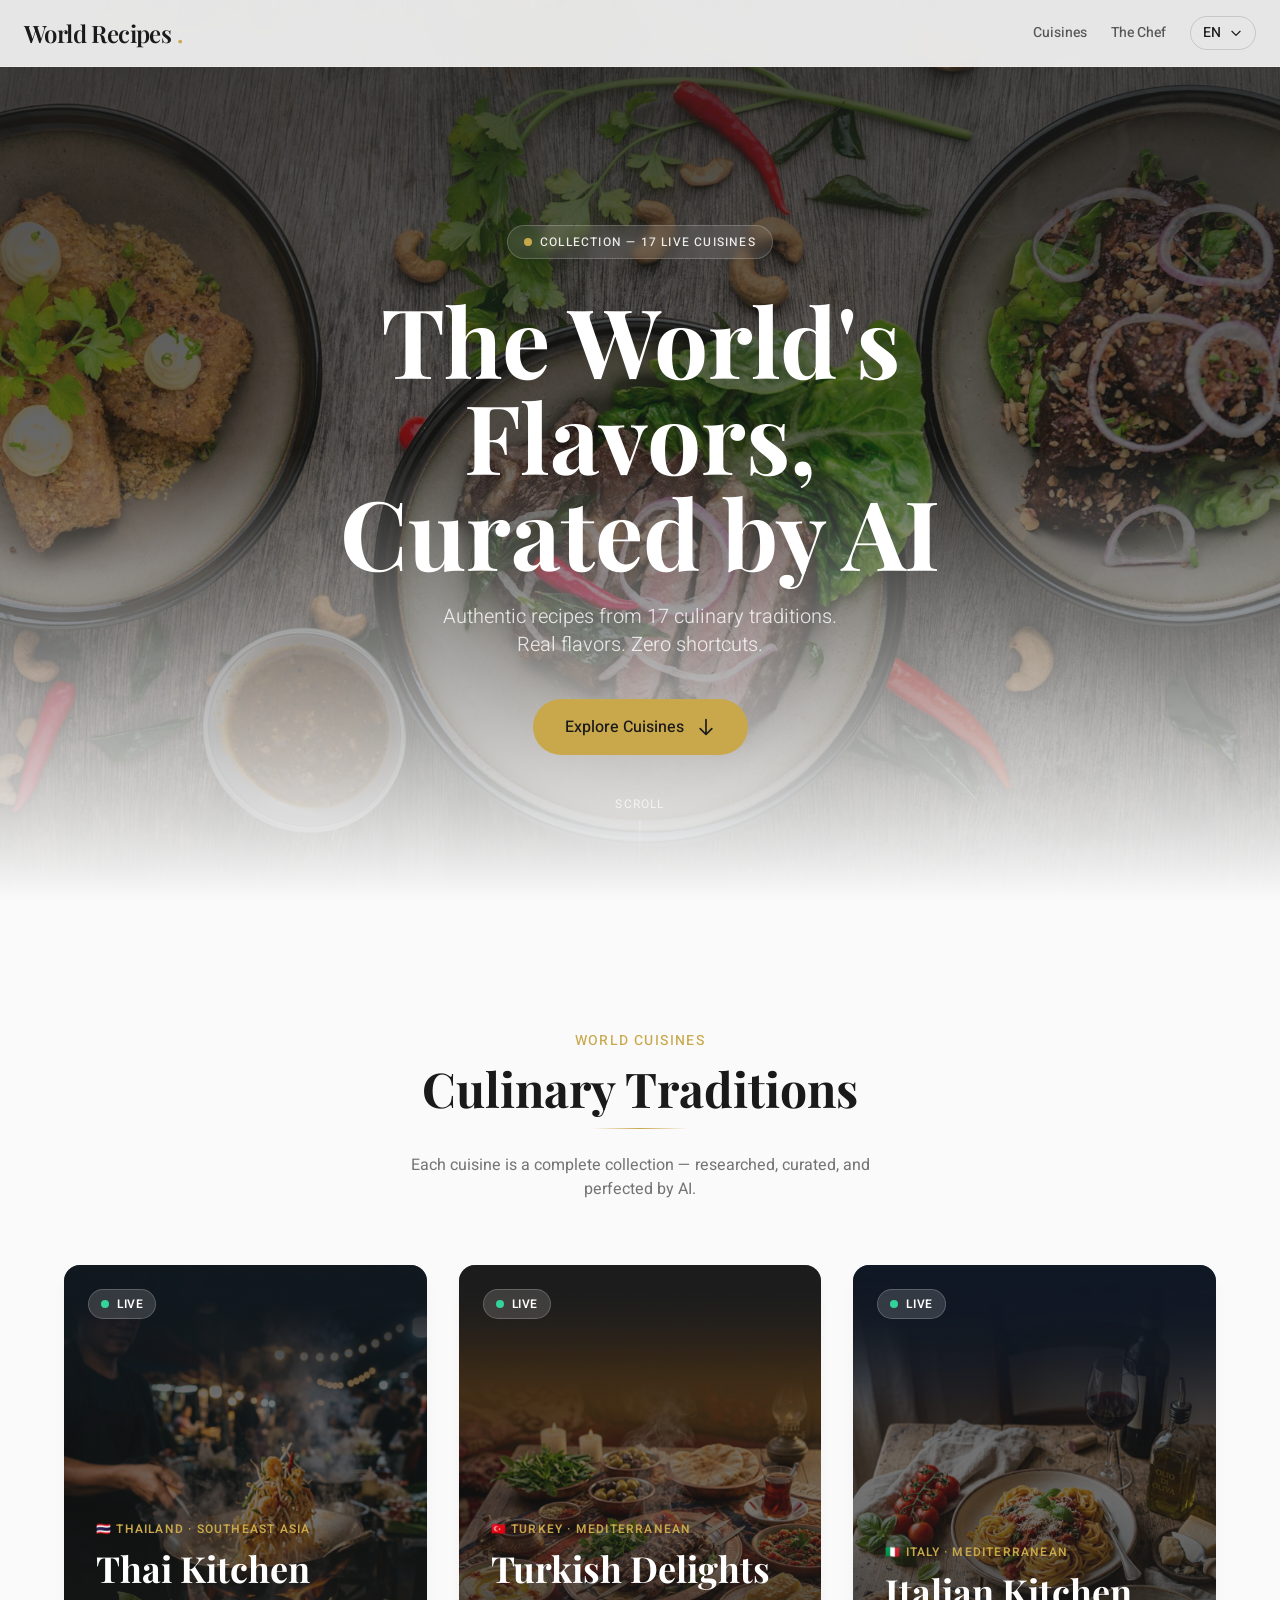
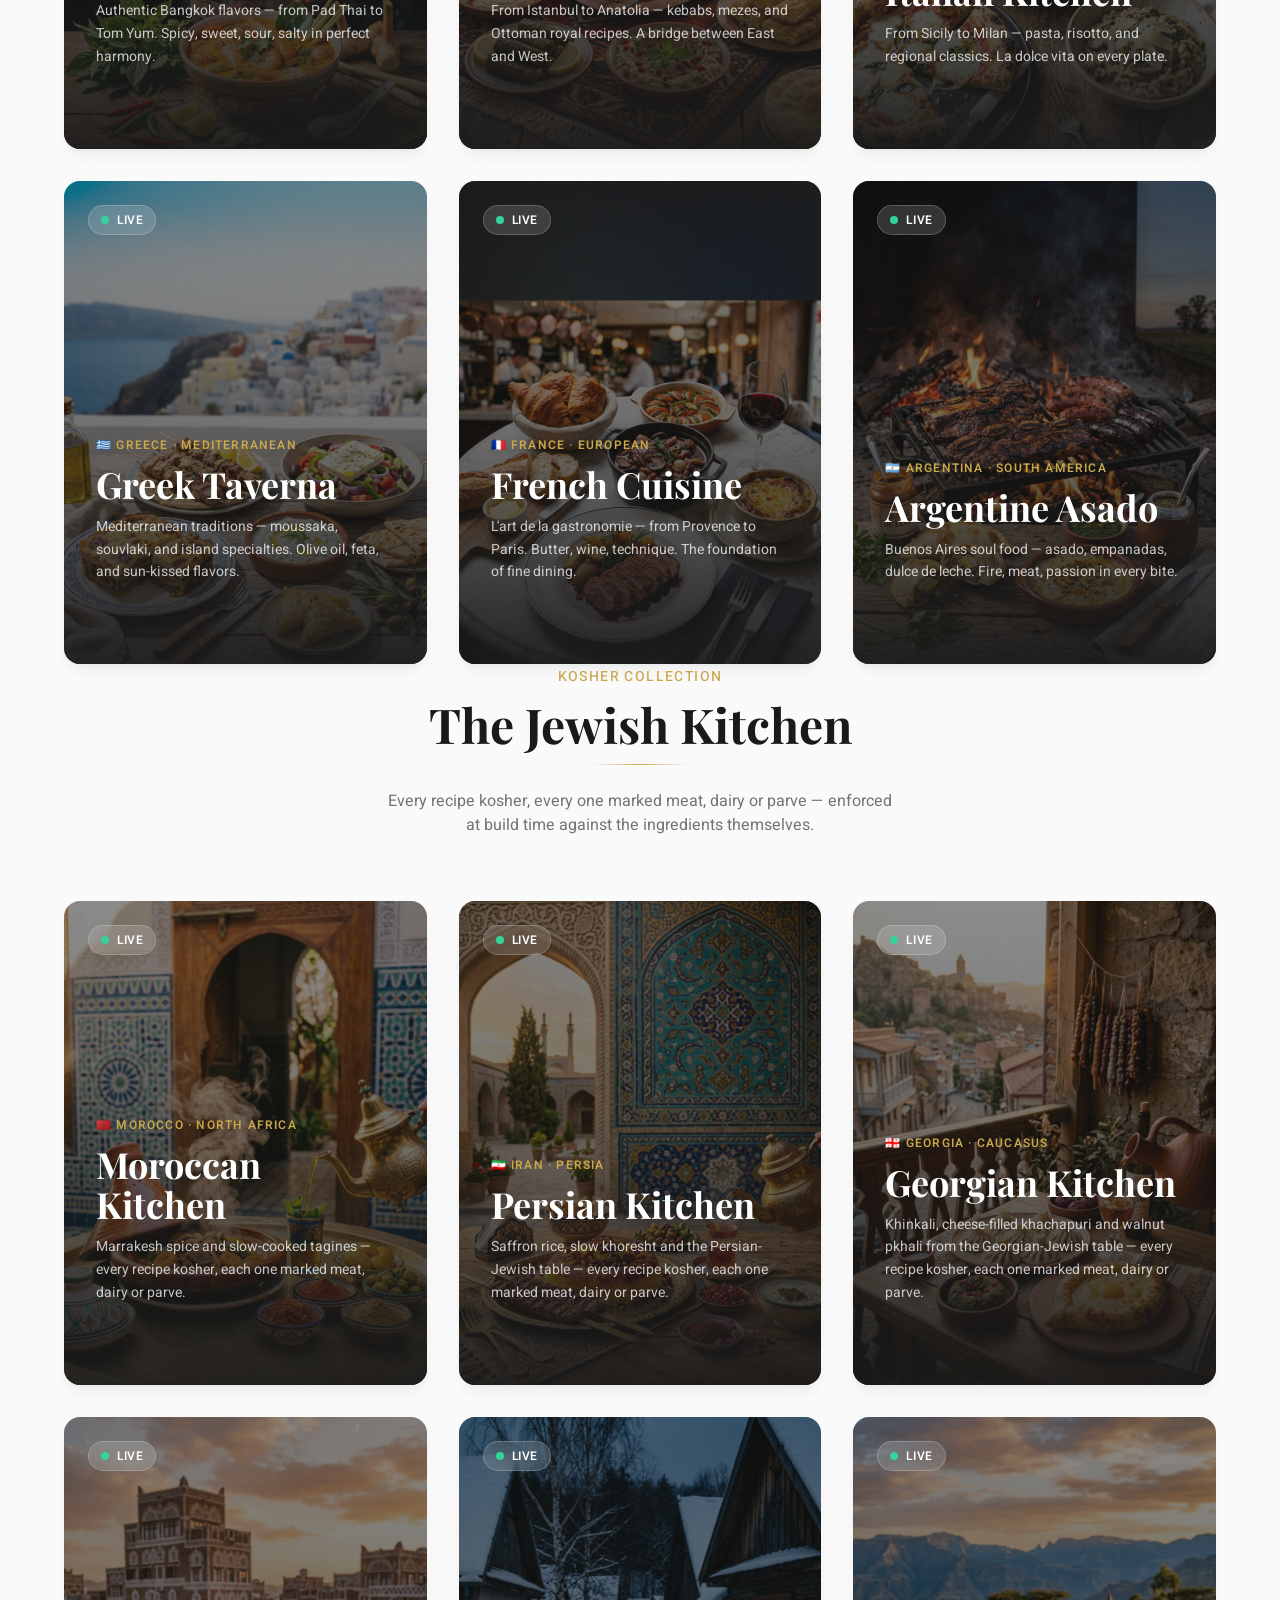
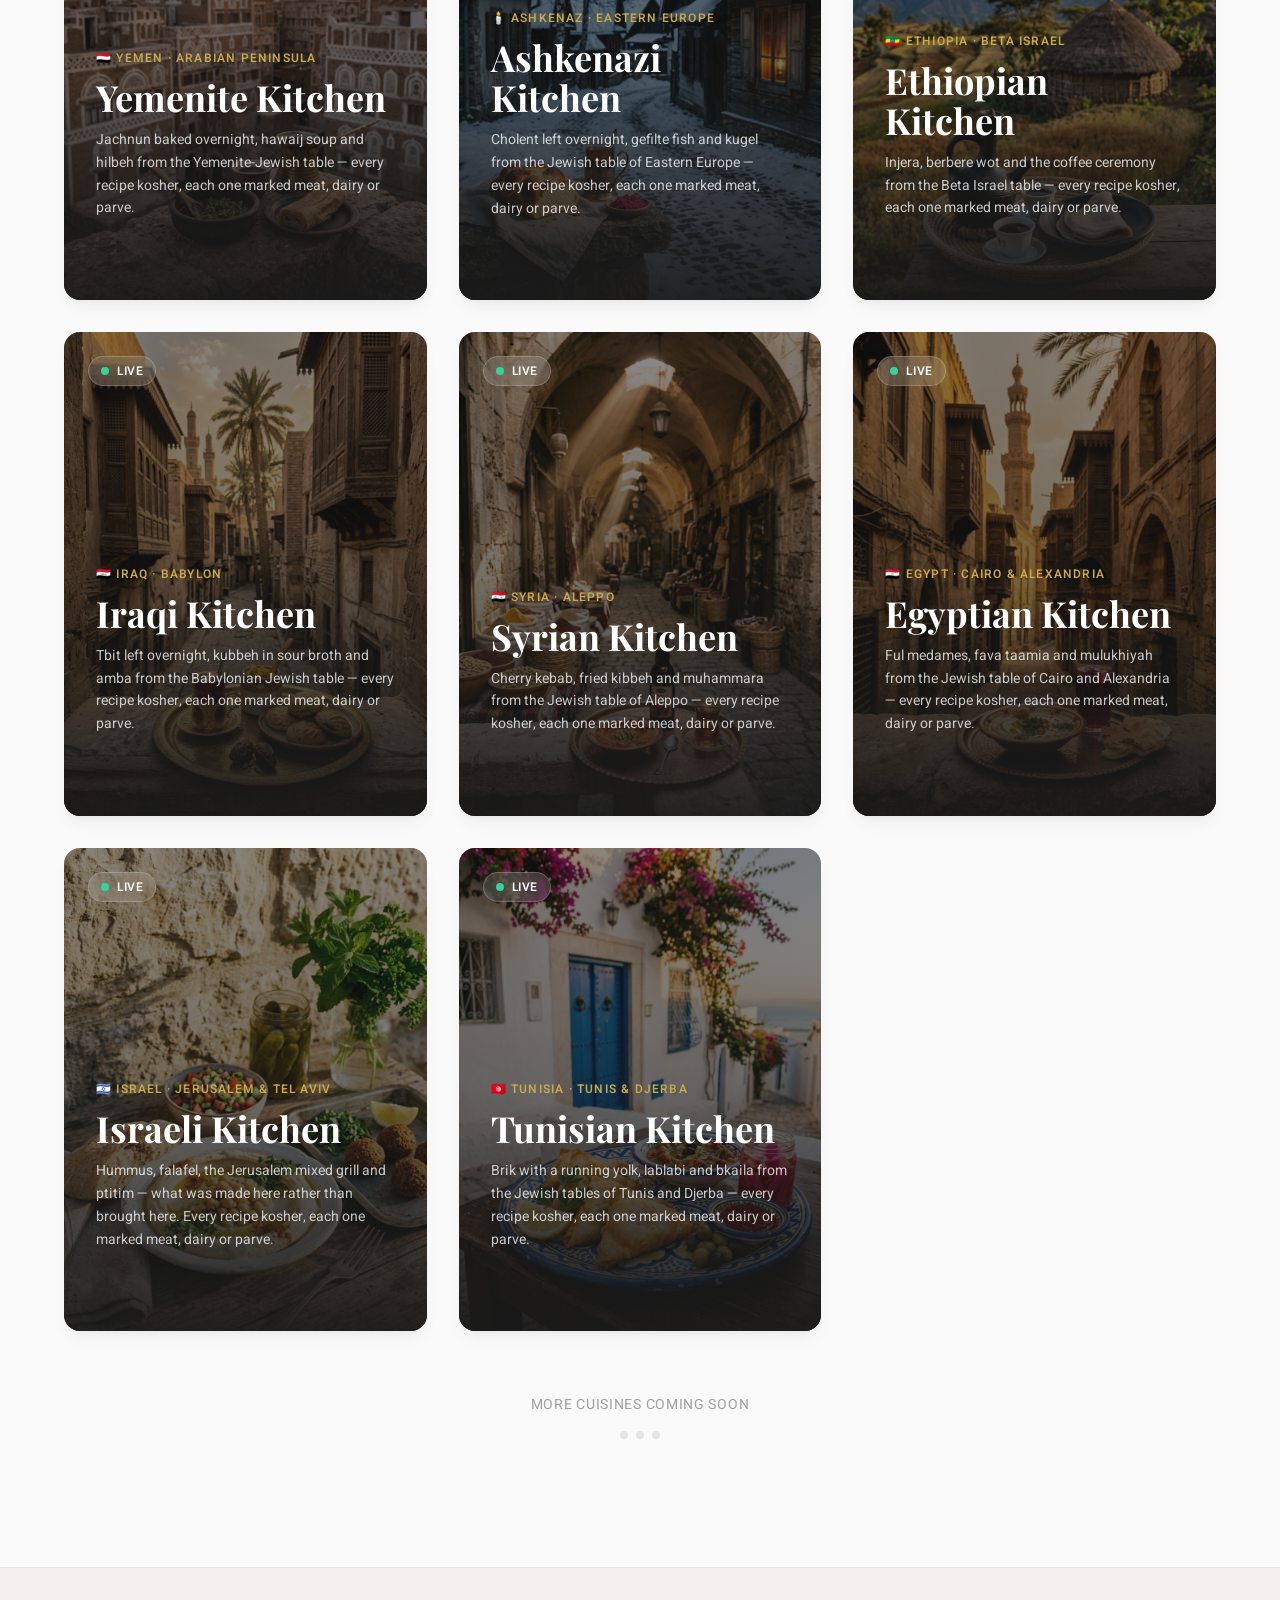
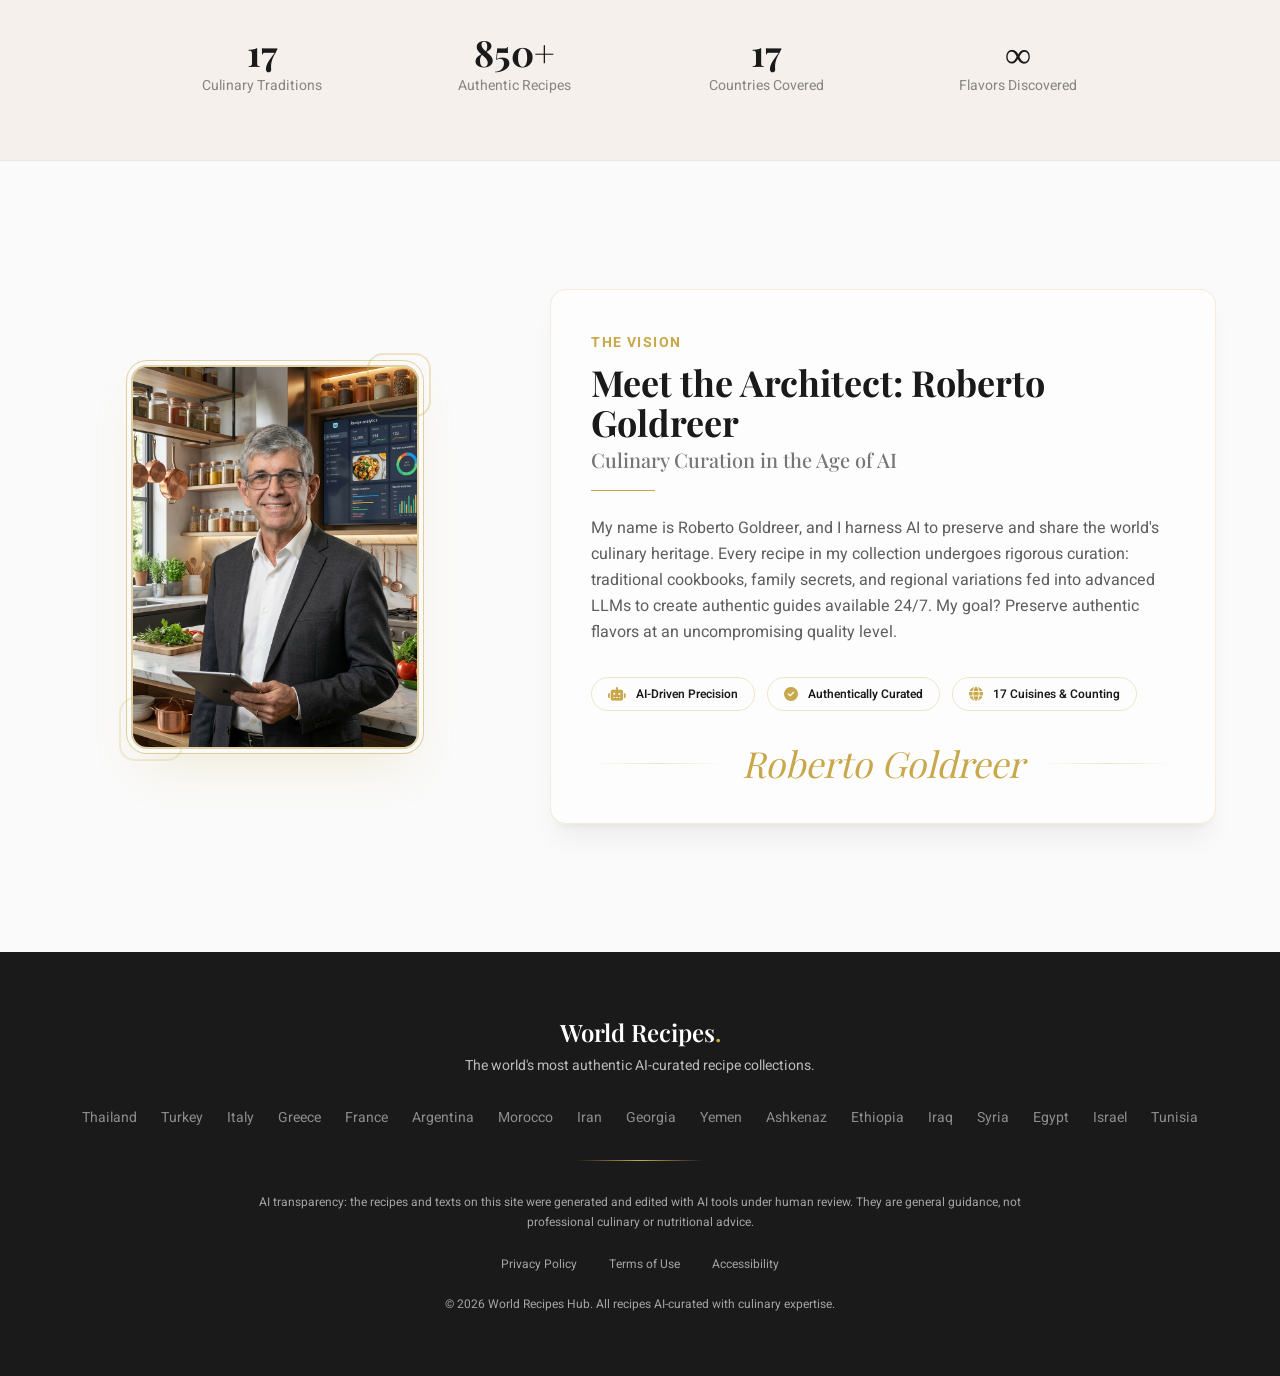
==== commit d5482d28: "feat: Tunisia joins the hub — 17 cuisines, wave 3 opens Co-Authored-By: Claude Opus 5 <noreply@anthr" ====
--- a/index.html
+++ b/index.html
@@ -17,7 +17,7 @@
     <link rel="stylesheet" href="assets/fonts/fonts.css">
     <link rel="stylesheet" href="assets/vendor/fontawesome/fontawesome.min.css">
     <link rel="stylesheet" href="assets/css/site.css">
-    <meta name="description" content="Authentic recipes from 16 culinary traditions. Real flavors. Zero shortcuts.">
+    <meta name="description" content="Authentic recipes from 17 culinary traditions. Real flavors. Zero shortcuts.">
 </head>
 <body class="bg-cream text-charcoal font-body antialiased">
 
@@ -51,14 +51,14 @@
             <div class="fade-in">
                 <div class="inline-flex items-center gap-2 px-4 py-2 rounded-full bg-white/10 backdrop-blur-sm border border-white/20 text-white/90 text-xs font-medium tracking-widest uppercase mb-8">
                     <span class="w-2 h-2 rounded-full bg-gold badge-pulse"></span>
-                    <span data-en="Collection — 16 Live Cuisines" data-he="אוסף — 16 מטבחים פעילים">Collection — 16 Live Cuisines</span>
+                    <span data-en="Collection — 17 Live Cuisines" data-he="אוסף — 17 מטבחים פעילים">Collection — 17 Live Cuisines</span>
                 </div>
             </div>
             <h1 class="fade-in font-display text-5xl md:text-7xl lg:text-8xl font-bold text-white leading-[1.1] mb-6" data-en="The World's Flavors,<br>Curated by AI" data-he="טעמי העולם,<br>באוצרות AI">
                 The World's Flavors,<br>Curated by AI
             </h1>
-            <p class="fade-in text-lg md:text-xl text-white/80 font-light max-w-2xl mx-auto mb-10 leading-relaxed" data-en="Authentic recipes from 16 culinary traditions.<br>Real flavors. Zero shortcuts." data-he="מתכונים אותנטיים מ-16 מסורות קולינריות.<br>טעמים אמיתיים. ללא קיצורי דרך.">
-                Authentic recipes from 16 culinary traditions.<br>Real flavors. Zero shortcuts.
+            <p class="fade-in text-lg md:text-xl text-white/80 font-light max-w-2xl mx-auto mb-10 leading-relaxed" data-en="Authentic recipes from 17 culinary traditions.<br>Real flavors. Zero shortcuts." data-he="מתכונים אותנטיים מ-17 מסורות קולינריות.<br>טעמים אמיתיים. ללא קיצורי דרך.">
+                Authentic recipes from 17 culinary traditions.<br>Real flavors. Zero shortcuts.
             </p>
             <a href="#cuisines" class="fade-in inline-flex items-center gap-3 px-8 py-4 bg-gold hover:bg-gold-dark text-charcoal font-medium rounded-full transition-all duration-300 hover:shadow-lg hover:shadow-gold/25">
                 <span data-en="Explore Cuisines" data-he="גלו מטבחים">Explore Cuisines</span>
@@ -408,6 +408,25 @@
                         </div>
                     </div>
                 </a>
+                <!-- Card 17: Tunisian -->
+                <a href="https://robertog62.github.io/tunisian-recipes-app/" target="_blank" rel="noopener noreferrer" class="group card-hover block relative rounded-2xl overflow-hidden shadow-lg shadow-charcoal/5 aspect-[3/4]">
+                    <img src="images/Tunisia.jpg" alt="Tunisian Cuisine" class="absolute inset-0 w-full h-full object-cover">
+                    <div class="card-overlay absolute inset-0 bg-charcoal/50"></div>
+                    <div class="absolute inset-0 bg-gradient-to-t from-charcoal/90 via-charcoal/20 to-transparent"></div>
+                    <div class="absolute top-6 left-6 rtl:left-auto rtl:right-6 flex items-center gap-2 px-3 py-1.5 rounded-full bg-white/15 backdrop-blur-md border border-white/20">
+                        <span class="w-2 h-2 rounded-full bg-emerald-400 badge-pulse"></span>
+                        <span class="text-white text-xs font-semibold tracking-wider uppercase">Live</span>
+                    </div>
+                    <div class="absolute bottom-0 inset-x-0 p-8">
+                        <span class="text-gold text-xs font-semibold tracking-widest uppercase" data-en="🇹🇳 Tunisia · Tunis & Djerba" data-he="🇹🇳 תוניסיה · תוניס וג׳רבה">🇹🇳 Tunisia · Tunis & Djerba</span>
+                        <h3 class="font-display text-3xl md:text-4xl font-bold text-white mt-2 mb-3" data-en="Tunisian Kitchen" data-he="המטבח התוניסאי">Tunisian Kitchen</h3>
+                        <p class="text-white/75 text-sm leading-relaxed mb-6" data-en="Brik with a running yolk, lablabi and bkaila from the Jewish tables of Tunis and Djerba — every recipe kosher, each one marked meat, dairy or parve." data-he="בריק עם חלמון נוזלי, לבלבי ופקילה מהשולחן היהודי של תוניס וג׳רבה — כל המתכונים כשרים, וכל אחד מסומן בשרי, חלבי או פרווה.">Brik with a running yolk, lablabi and bkaila from the Jewish tables of Tunis and Djerba — every recipe kosher, each one marked meat, dairy or parve.</p>
+                        <div class="card-cta inline-flex items-center gap-2 text-gold font-medium text-sm">
+                            <span data-en="Explore Recipes" data-he="גלו מתכונים">Explore Recipes</span>
+                            <svg class="w-4 h-4 group-hover:translate-x-1 transition-transform rtl:rotate-180" fill="none" stroke="currentColor" viewBox="0 0 24 24"><path stroke-linecap="round" stroke-linejoin="round" stroke-width="2" d="M17 8l4 4m0 0l-4 4m4-4H3"/></svg>
+                        </div>
+                    </div>
+                </a>
             </div>
 
             <!-- Coming Soon teaser -->
@@ -427,15 +446,15 @@
         <div class="max-w-5xl mx-auto px-6">
             <div class="grid grid-cols-2 md:grid-cols-4 gap-8 text-center">
                 <div class="fade-in">
-                    <div class="font-display text-3xl md:text-4xl font-bold text-charcoal">16</div>
+                    <div class="font-display text-3xl md:text-4xl font-bold text-charcoal">17</div>
                     <div class="text-charcoal/50 text-sm mt-1" data-en="Culinary Traditions" data-he="מסורות קולינריות">Culinary Traditions</div>
                 </div>
                 <div class="fade-in">
-                    <div class="font-display text-3xl md:text-4xl font-bold text-charcoal">800+</div>
+                    <div class="font-display text-3xl md:text-4xl font-bold text-charcoal">850+</div>
                     <div class="text-charcoal/50 text-sm mt-1" data-en="Authentic Recipes" data-he="מתכונים אותנטיים">Authentic Recipes</div>
                 </div>
                 <div class="fade-in">
-                    <div class="font-display text-3xl md:text-4xl font-bold text-charcoal">16</div>
+                    <div class="font-display text-3xl md:text-4xl font-bold text-charcoal">17</div>
                     <div class="text-charcoal/50 text-sm mt-1" data-en="Countries Covered" data-he="מדינות מכוסות">Countries Covered</div>
                 </div>
                 <div class="fade-in">
@@ -483,7 +502,7 @@
                             </div>
                             <div class="flex items-center gap-2.5 px-4 py-2 rounded-full bg-transparent border border-gold/30 transition-colors hover:border-gold/60">
                                 <i class="fa-solid fa-globe text-gold text-sm"></i>
-                                <span class="text-xs font-semibold text-charcoal" data-en="16 Cuisines & Counting" data-he="16 מטבחים וממשיכים">16 Cuisines & Counting</span>
+                                <span class="text-xs font-semibold text-charcoal" data-en="17 Cuisines & Counting" data-he="17 מטבחים וממשיכים">17 Cuisines & Counting</span>
                             </div>
                         </div>
 
@@ -525,6 +544,7 @@
                 <a href="https://robertog62.github.io/syrian-recipes-app/" target="_blank" rel="noopener noreferrer" class="hover:text-gold transition-colors">Syria</a>
                 <a href="https://robertog62.github.io/egyptian-recipes-app/" target="_blank" rel="noopener noreferrer" class="hover:text-gold transition-colors">Egypt</a>
                 <a href="https://robertog62.github.io/israeli-recipes-app/" target="_blank" rel="noopener noreferrer" class="hover:text-gold transition-colors">Israel</a>
+                <a href="https://robertog62.github.io/tunisian-recipes-app/" target="_blank" rel="noopener noreferrer" class="hover:text-gold transition-colors">Tunisia</a>
             </div>
             <div class="gold-line h-px w-32 mx-auto my-8"></div>
             <p class="text-white/60 text-xs leading-relaxed max-w-3xl mx-auto mb-6"
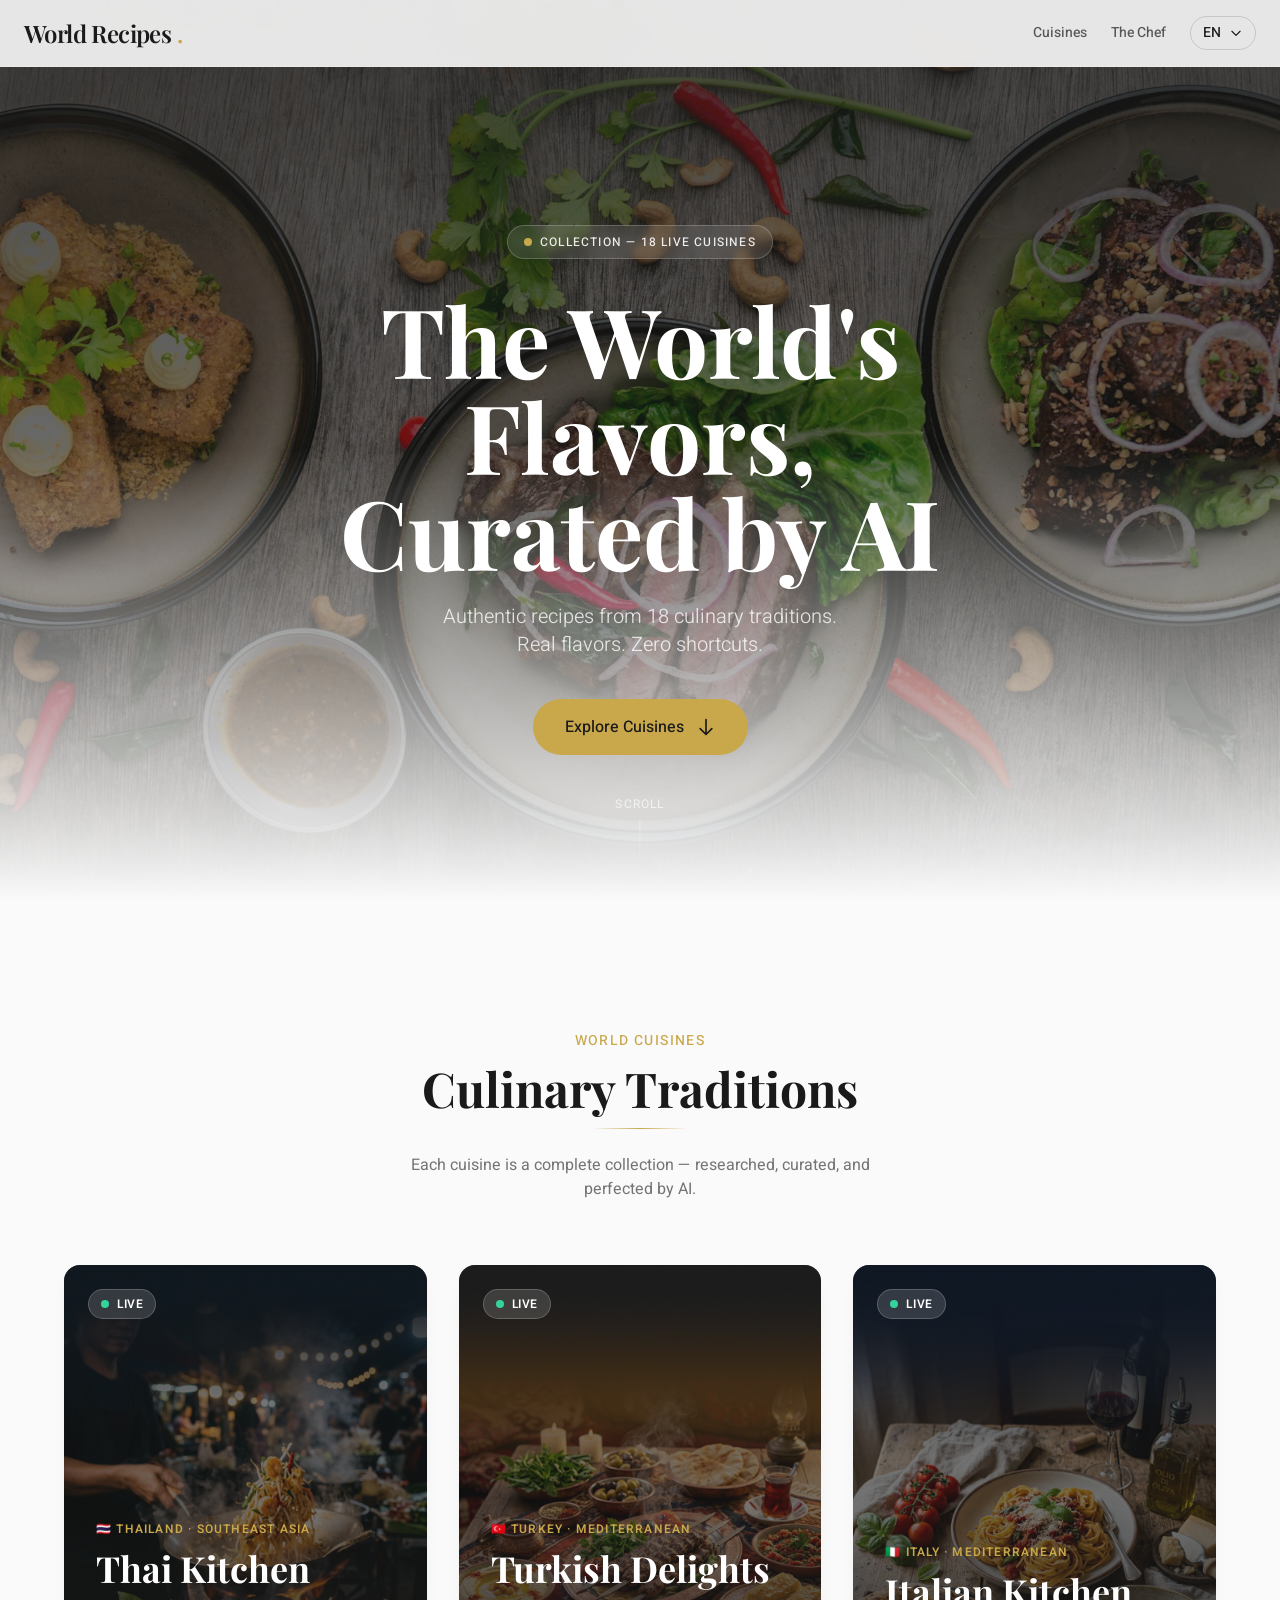
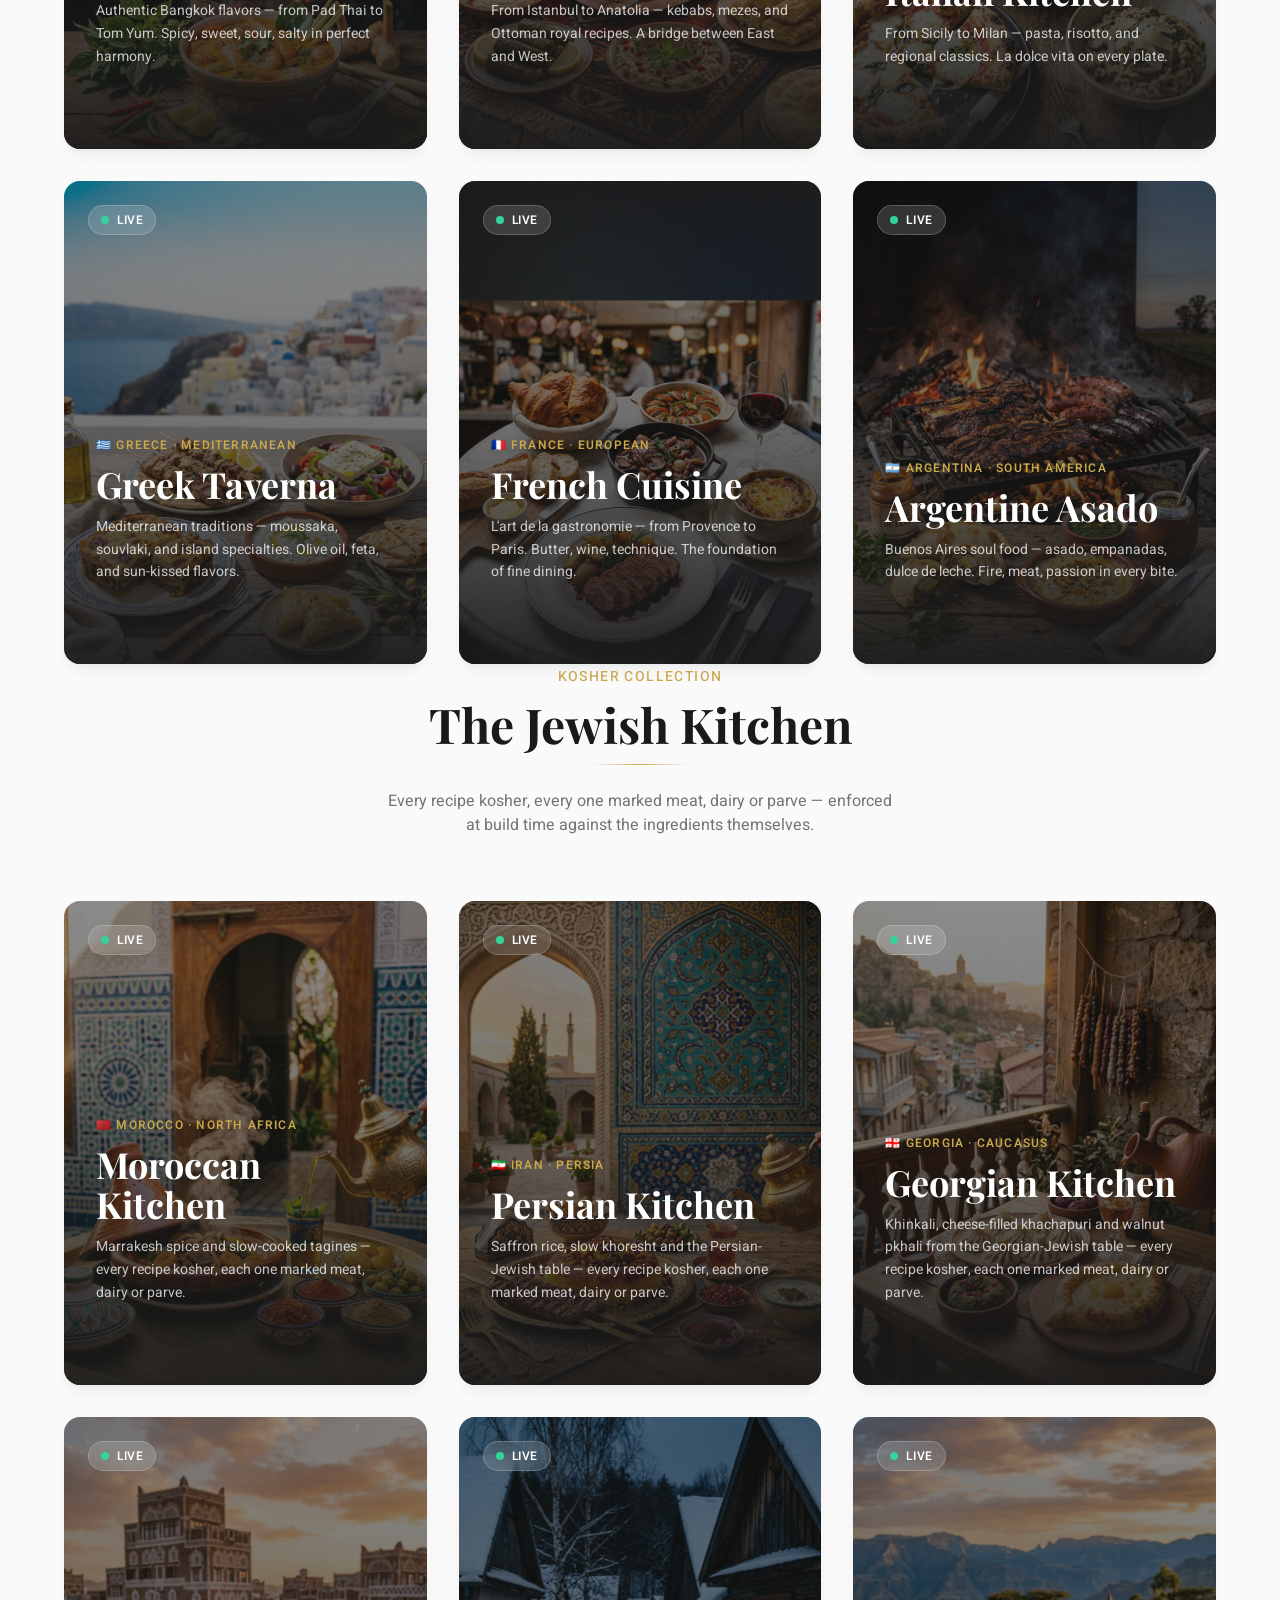
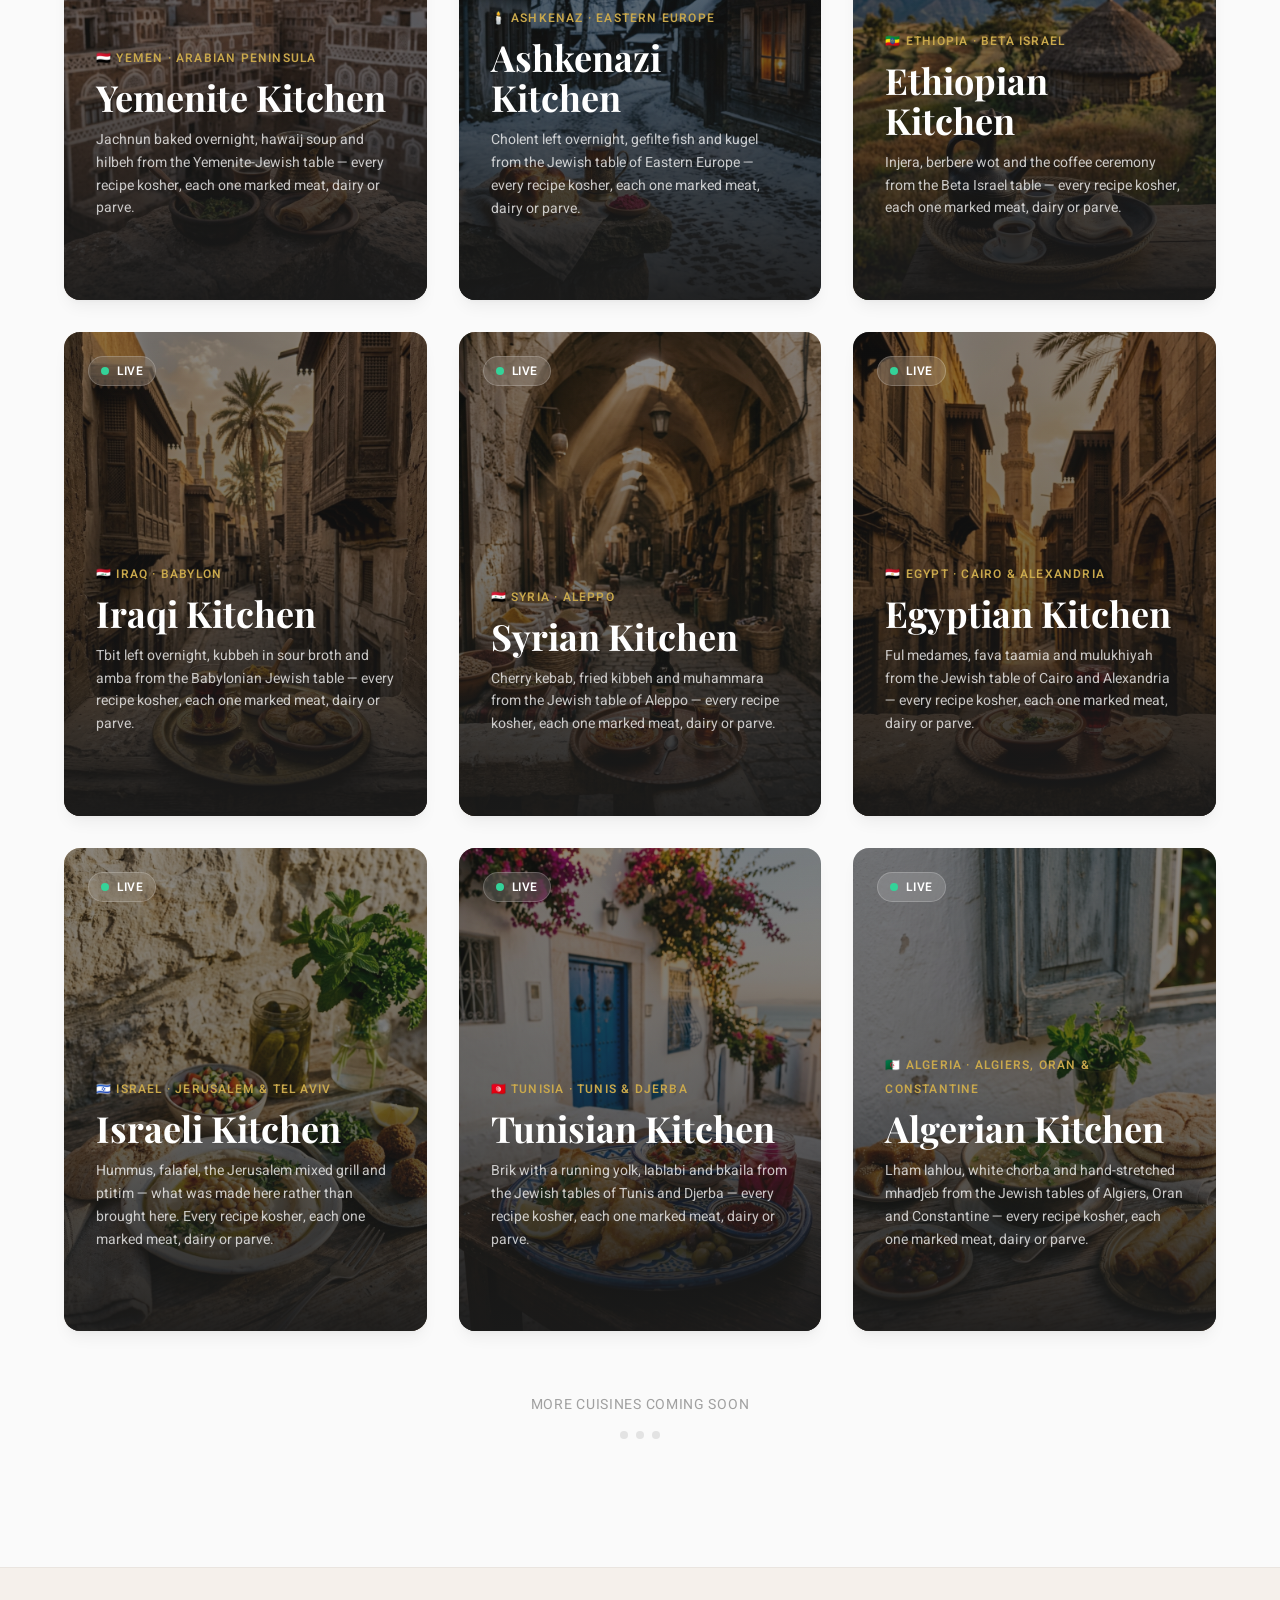
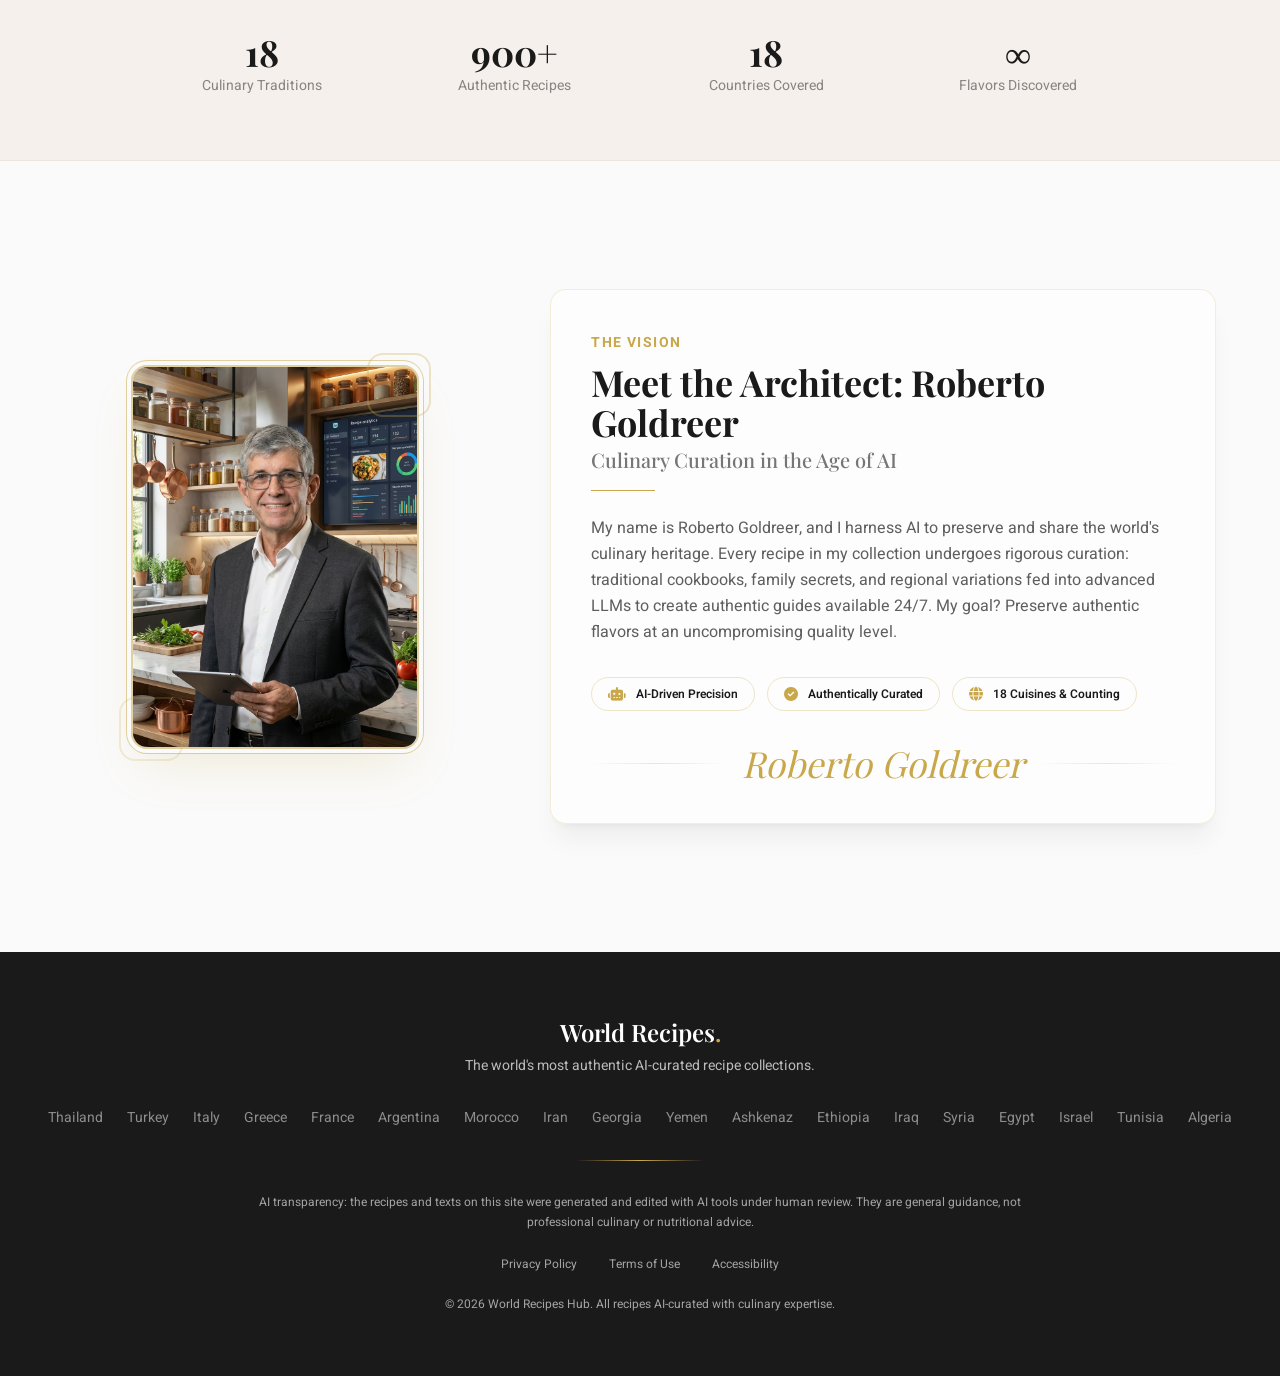
==== commit 3fc620a3: "feat: Algeria joins the hub — 18 cuisines Co-Authored-By: Claude Opus 5 <noreply@anthropic.com>" ====
--- a/index.html
+++ b/index.html
@@ -17,7 +17,7 @@
     <link rel="stylesheet" href="assets/fonts/fonts.css">
     <link rel="stylesheet" href="assets/vendor/fontawesome/fontawesome.min.css">
     <link rel="stylesheet" href="assets/css/site.css">
-    <meta name="description" content="Authentic recipes from 17 culinary traditions. Real flavors. Zero shortcuts.">
+    <meta name="description" content="Authentic recipes from 18 culinary traditions. Real flavors. Zero shortcuts.">
 </head>
 <body class="bg-cream text-charcoal font-body antialiased">
 
@@ -51,14 +51,14 @@
             <div class="fade-in">
                 <div class="inline-flex items-center gap-2 px-4 py-2 rounded-full bg-white/10 backdrop-blur-sm border border-white/20 text-white/90 text-xs font-medium tracking-widest uppercase mb-8">
                     <span class="w-2 h-2 rounded-full bg-gold badge-pulse"></span>
-                    <span data-en="Collection — 17 Live Cuisines" data-he="אוסף — 17 מטבחים פעילים">Collection — 17 Live Cuisines</span>
+                    <span data-en="Collection — 18 Live Cuisines" data-he="אוסף — 18 מטבחים פעילים">Collection — 18 Live Cuisines</span>
                 </div>
             </div>
             <h1 class="fade-in font-display text-5xl md:text-7xl lg:text-8xl font-bold text-white leading-[1.1] mb-6" data-en="The World's Flavors,<br>Curated by AI" data-he="טעמי העולם,<br>באוצרות AI">
                 The World's Flavors,<br>Curated by AI
             </h1>
-            <p class="fade-in text-lg md:text-xl text-white/80 font-light max-w-2xl mx-auto mb-10 leading-relaxed" data-en="Authentic recipes from 17 culinary traditions.<br>Real flavors. Zero shortcuts." data-he="מתכונים אותנטיים מ-17 מסורות קולינריות.<br>טעמים אמיתיים. ללא קיצורי דרך.">
-                Authentic recipes from 17 culinary traditions.<br>Real flavors. Zero shortcuts.
+            <p class="fade-in text-lg md:text-xl text-white/80 font-light max-w-2xl mx-auto mb-10 leading-relaxed" data-en="Authentic recipes from 18 culinary traditions.<br>Real flavors. Zero shortcuts." data-he="מתכונים אותנטיים מ-18 מסורות קולינריות.<br>טעמים אמיתיים. ללא קיצורי דרך.">
+                Authentic recipes from 18 culinary traditions.<br>Real flavors. Zero shortcuts.
             </p>
             <a href="#cuisines" class="fade-in inline-flex items-center gap-3 px-8 py-4 bg-gold hover:bg-gold-dark text-charcoal font-medium rounded-full transition-all duration-300 hover:shadow-lg hover:shadow-gold/25">
                 <span data-en="Explore Cuisines" data-he="גלו מטבחים">Explore Cuisines</span>
@@ -427,6 +427,25 @@
                         </div>
                     </div>
                 </a>
+                <!-- Card 18: Algerian -->
+                <a href="https://robertog62.github.io/algerian-recipes-app/" target="_blank" rel="noopener noreferrer" class="group card-hover block relative rounded-2xl overflow-hidden shadow-lg shadow-charcoal/5 aspect-[3/4]">
+                    <img src="images/Algeria.jpg" alt="Algerian Cuisine" class="absolute inset-0 w-full h-full object-cover">
+                    <div class="card-overlay absolute inset-0 bg-charcoal/50"></div>
+                    <div class="absolute inset-0 bg-gradient-to-t from-charcoal/90 via-charcoal/20 to-transparent"></div>
+                    <div class="absolute top-6 left-6 rtl:left-auto rtl:right-6 flex items-center gap-2 px-3 py-1.5 rounded-full bg-white/15 backdrop-blur-md border border-white/20">
+                        <span class="w-2 h-2 rounded-full bg-emerald-400 badge-pulse"></span>
+                        <span class="text-white text-xs font-semibold tracking-wider uppercase">Live</span>
+                    </div>
+                    <div class="absolute bottom-0 inset-x-0 p-8">
+                        <span class="text-gold text-xs font-semibold tracking-widest uppercase" data-en="🇩🇿 Algeria · Algiers, Oran & Constantine" data-he="🇩🇿 אלג׳יריה · אלג׳יר, אוראן וקונסטנטין">🇩🇿 Algeria · Algiers, Oran & Constantine</span>
+                        <h3 class="font-display text-3xl md:text-4xl font-bold text-white mt-2 mb-3" data-en="Algerian Kitchen" data-he="המטבח האלג׳יראי">Algerian Kitchen</h3>
+                        <p class="text-white/75 text-sm leading-relaxed mb-6" data-en="Lham lahlou, white chorba and hand-stretched mhadjeb from the Jewish tables of Algiers, Oran and Constantine — every recipe kosher, each one marked meat, dairy or parve." data-he="לחם לחלו, שורבה לבנה ומחאג׳ב נמתח ביד מהשולחן היהודי של אלג׳יר, אוראן וקונסטנטין — כל המתכונים כשרים, וכל אחד מסומן בשרי, חלבי או פרווה.">Lham lahlou, white chorba and hand-stretched mhadjeb from the Jewish tables of Algiers, Oran and Constantine — every recipe kosher, each one marked meat, dairy or parve.</p>
+                        <div class="card-cta inline-flex items-center gap-2 text-gold font-medium text-sm">
+                            <span data-en="Explore Recipes" data-he="גלו מתכונים">Explore Recipes</span>
+                            <svg class="w-4 h-4 group-hover:translate-x-1 transition-transform rtl:rotate-180" fill="none" stroke="currentColor" viewBox="0 0 24 24"><path stroke-linecap="round" stroke-linejoin="round" stroke-width="2" d="M17 8l4 4m0 0l-4 4m4-4H3"/></svg>
+                        </div>
+                    </div>
+                </a>
             </div>
 
             <!-- Coming Soon teaser -->
@@ -446,15 +465,15 @@
         <div class="max-w-5xl mx-auto px-6">
             <div class="grid grid-cols-2 md:grid-cols-4 gap-8 text-center">
                 <div class="fade-in">
-                    <div class="font-display text-3xl md:text-4xl font-bold text-charcoal">17</div>
+                    <div class="font-display text-3xl md:text-4xl font-bold text-charcoal">18</div>
                     <div class="text-charcoal/50 text-sm mt-1" data-en="Culinary Traditions" data-he="מסורות קולינריות">Culinary Traditions</div>
                 </div>
                 <div class="fade-in">
-                    <div class="font-display text-3xl md:text-4xl font-bold text-charcoal">850+</div>
+                    <div class="font-display text-3xl md:text-4xl font-bold text-charcoal">900+</div>
                     <div class="text-charcoal/50 text-sm mt-1" data-en="Authentic Recipes" data-he="מתכונים אותנטיים">Authentic Recipes</div>
                 </div>
                 <div class="fade-in">
-                    <div class="font-display text-3xl md:text-4xl font-bold text-charcoal">17</div>
+                    <div class="font-display text-3xl md:text-4xl font-bold text-charcoal">18</div>
                     <div class="text-charcoal/50 text-sm mt-1" data-en="Countries Covered" data-he="מדינות מכוסות">Countries Covered</div>
                 </div>
                 <div class="fade-in">
@@ -502,7 +521,7 @@
                             </div>
                             <div class="flex items-center gap-2.5 px-4 py-2 rounded-full bg-transparent border border-gold/30 transition-colors hover:border-gold/60">
                                 <i class="fa-solid fa-globe text-gold text-sm"></i>
-                                <span class="text-xs font-semibold text-charcoal" data-en="17 Cuisines & Counting" data-he="17 מטבחים וממשיכים">17 Cuisines & Counting</span>
+                                <span class="text-xs font-semibold text-charcoal" data-en="18 Cuisines & Counting" data-he="18 מטבחים וממשיכים">18 Cuisines & Counting</span>
                             </div>
                         </div>
 
@@ -545,6 +564,7 @@
                 <a href="https://robertog62.github.io/egyptian-recipes-app/" target="_blank" rel="noopener noreferrer" class="hover:text-gold transition-colors">Egypt</a>
                 <a href="https://robertog62.github.io/israeli-recipes-app/" target="_blank" rel="noopener noreferrer" class="hover:text-gold transition-colors">Israel</a>
                 <a href="https://robertog62.github.io/tunisian-recipes-app/" target="_blank" rel="noopener noreferrer" class="hover:text-gold transition-colors">Tunisia</a>
+                <a href="https://robertog62.github.io/algerian-recipes-app/" target="_blank" rel="noopener noreferrer" class="hover:text-gold transition-colors">Algeria</a>
             </div>
             <div class="gold-line h-px w-32 mx-auto my-8"></div>
             <p class="text-white/60 text-xs leading-relaxed max-w-3xl mx-auto mb-6"
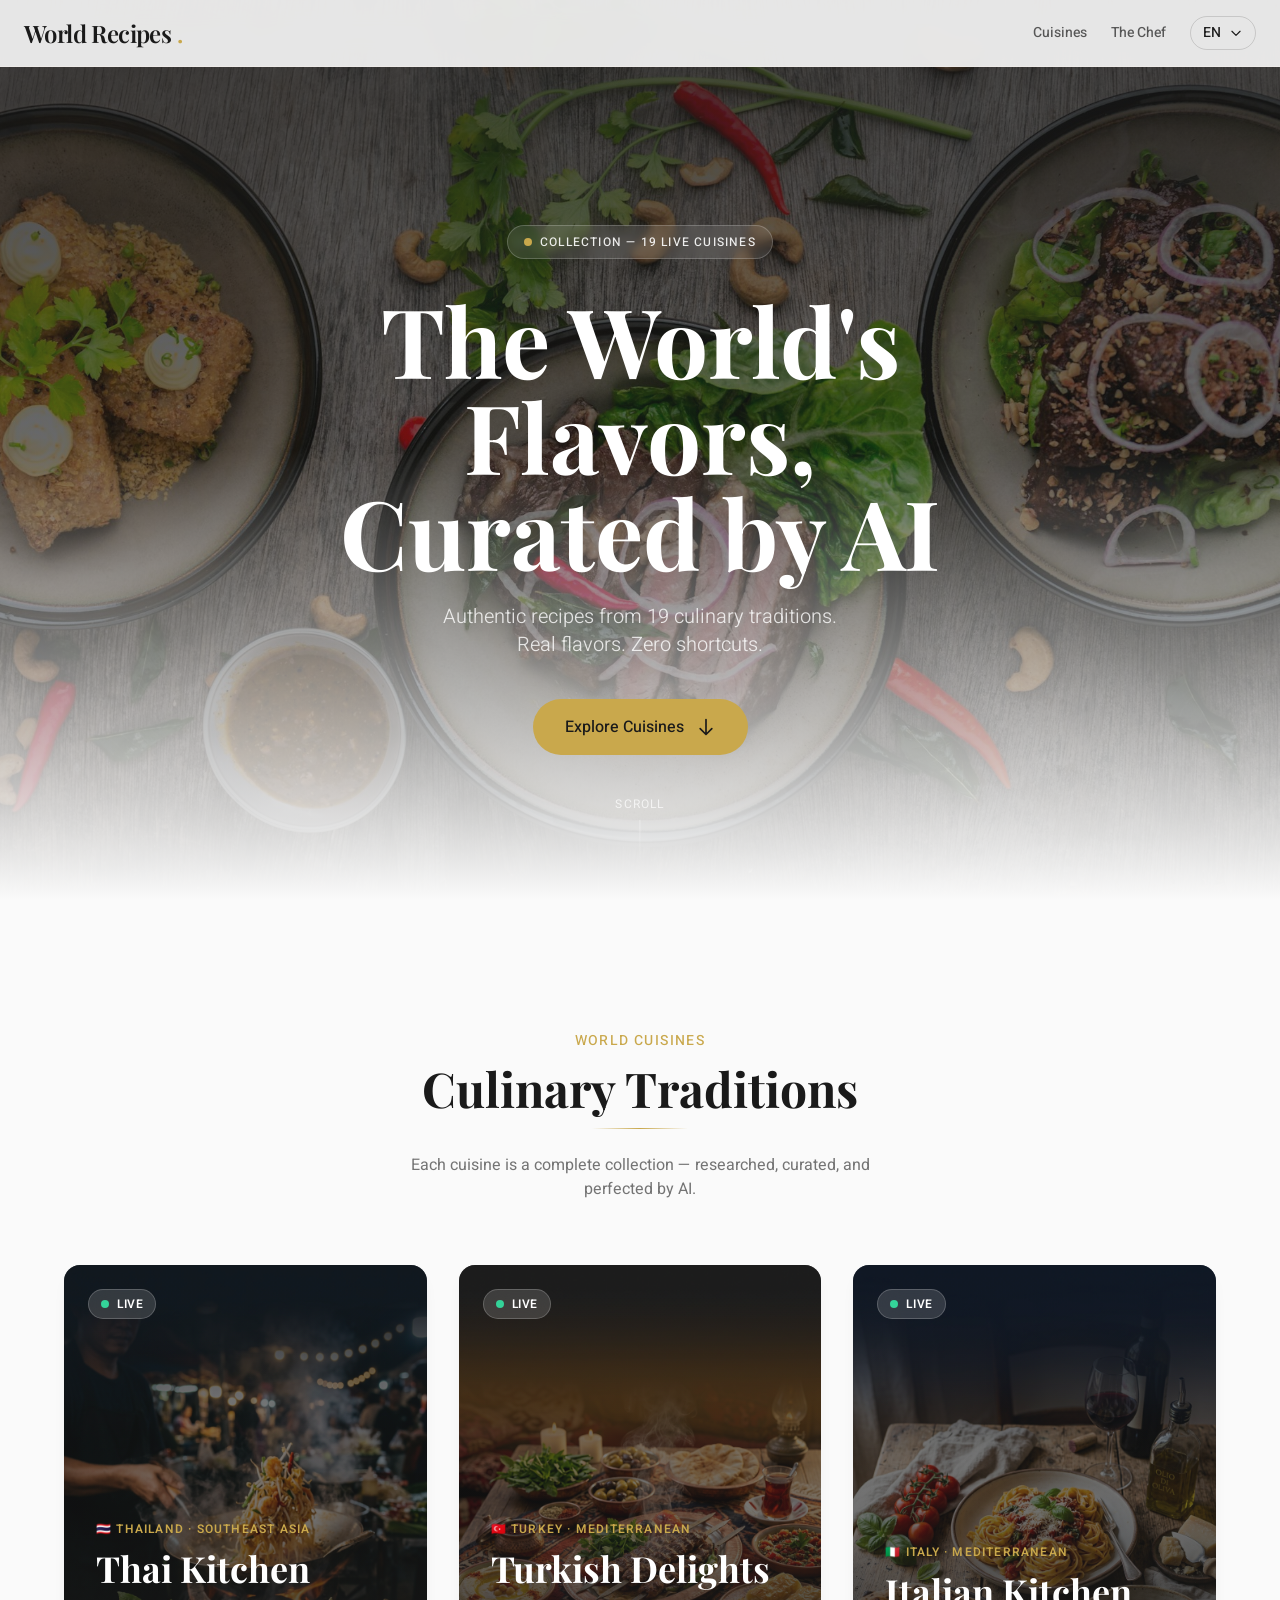
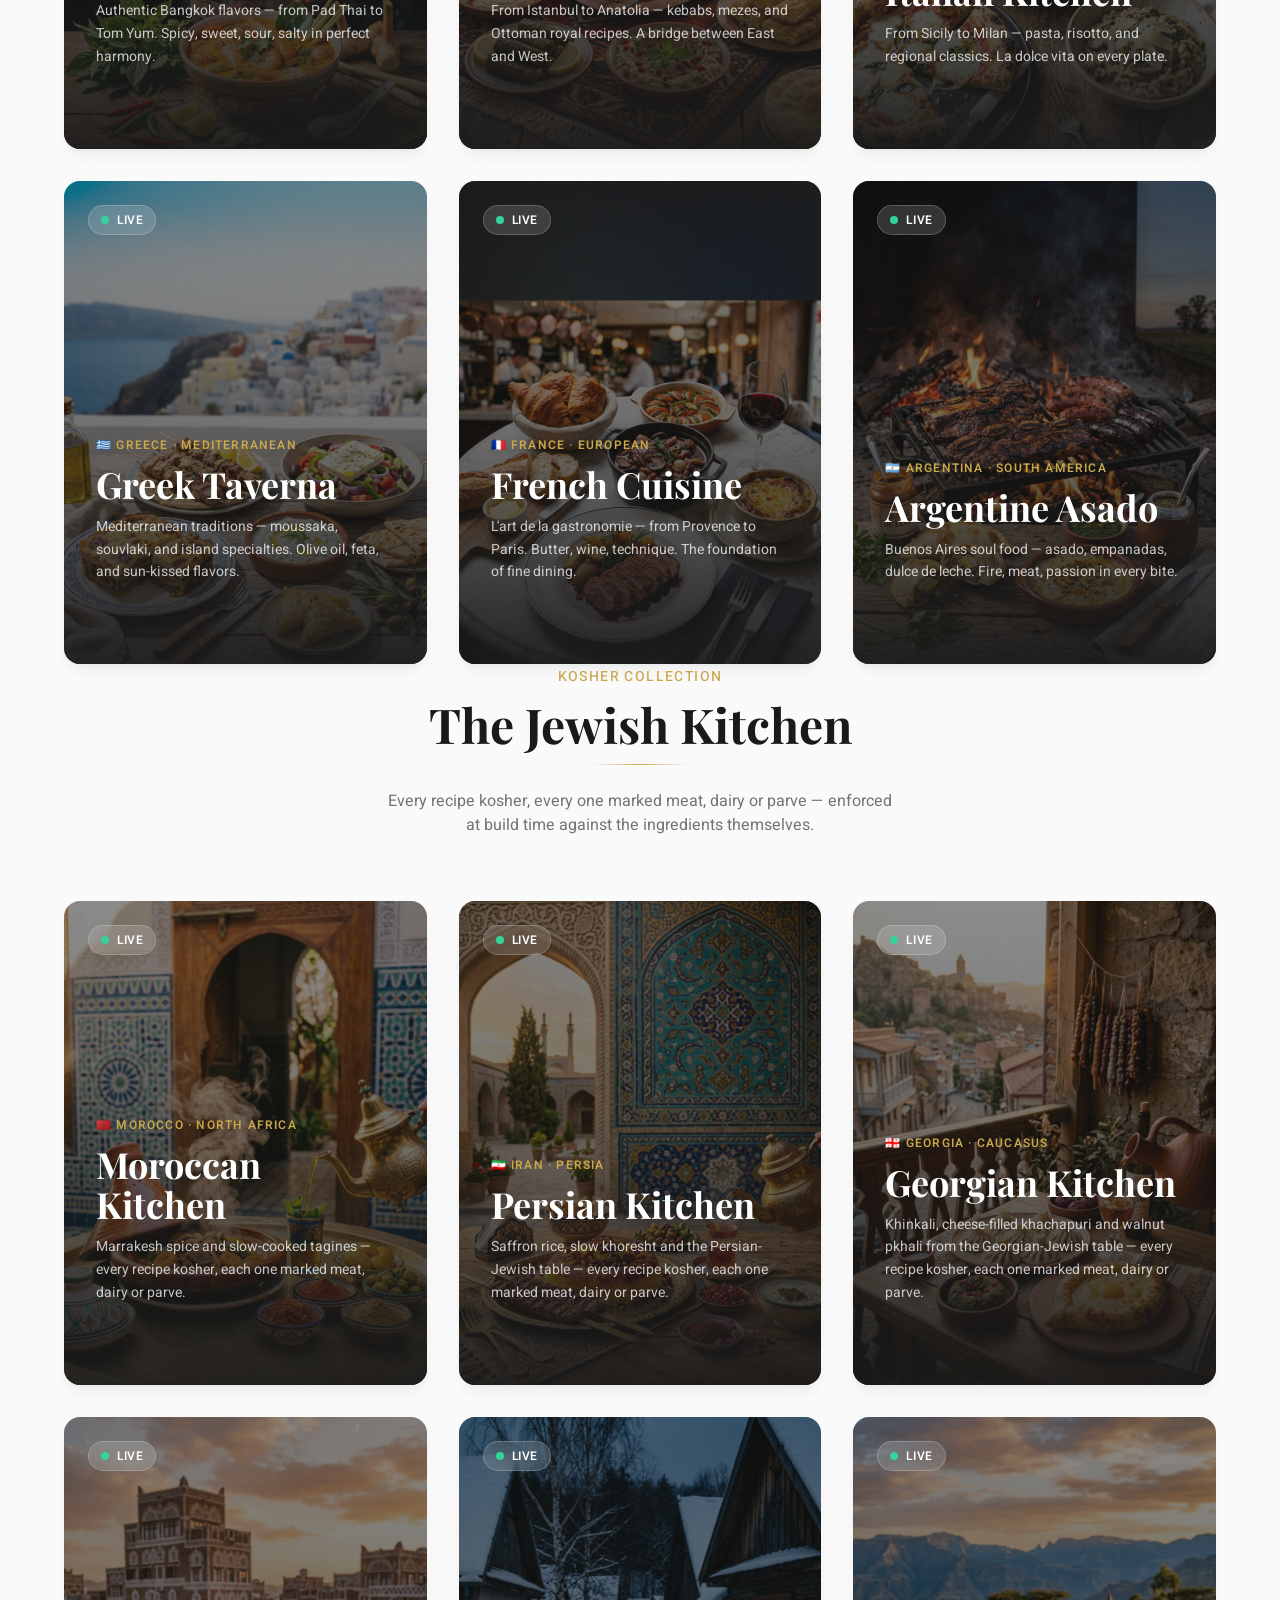
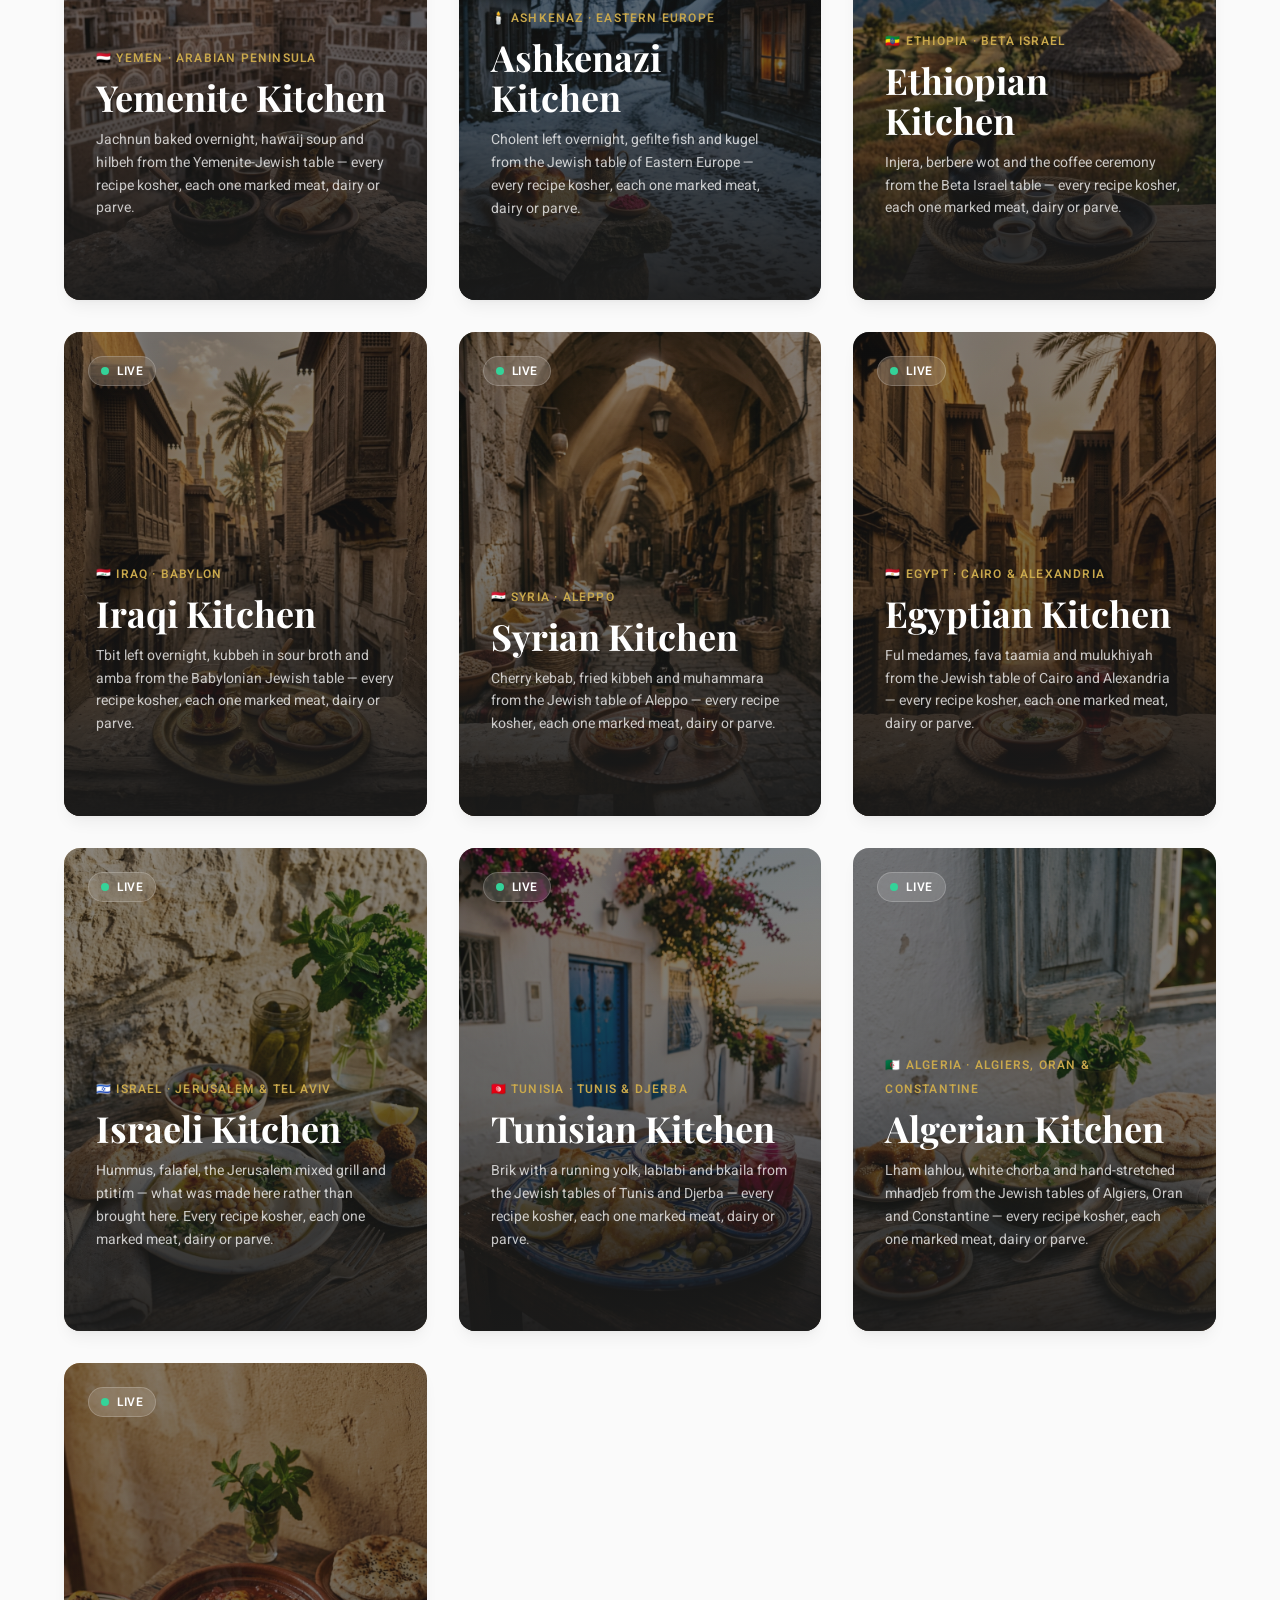
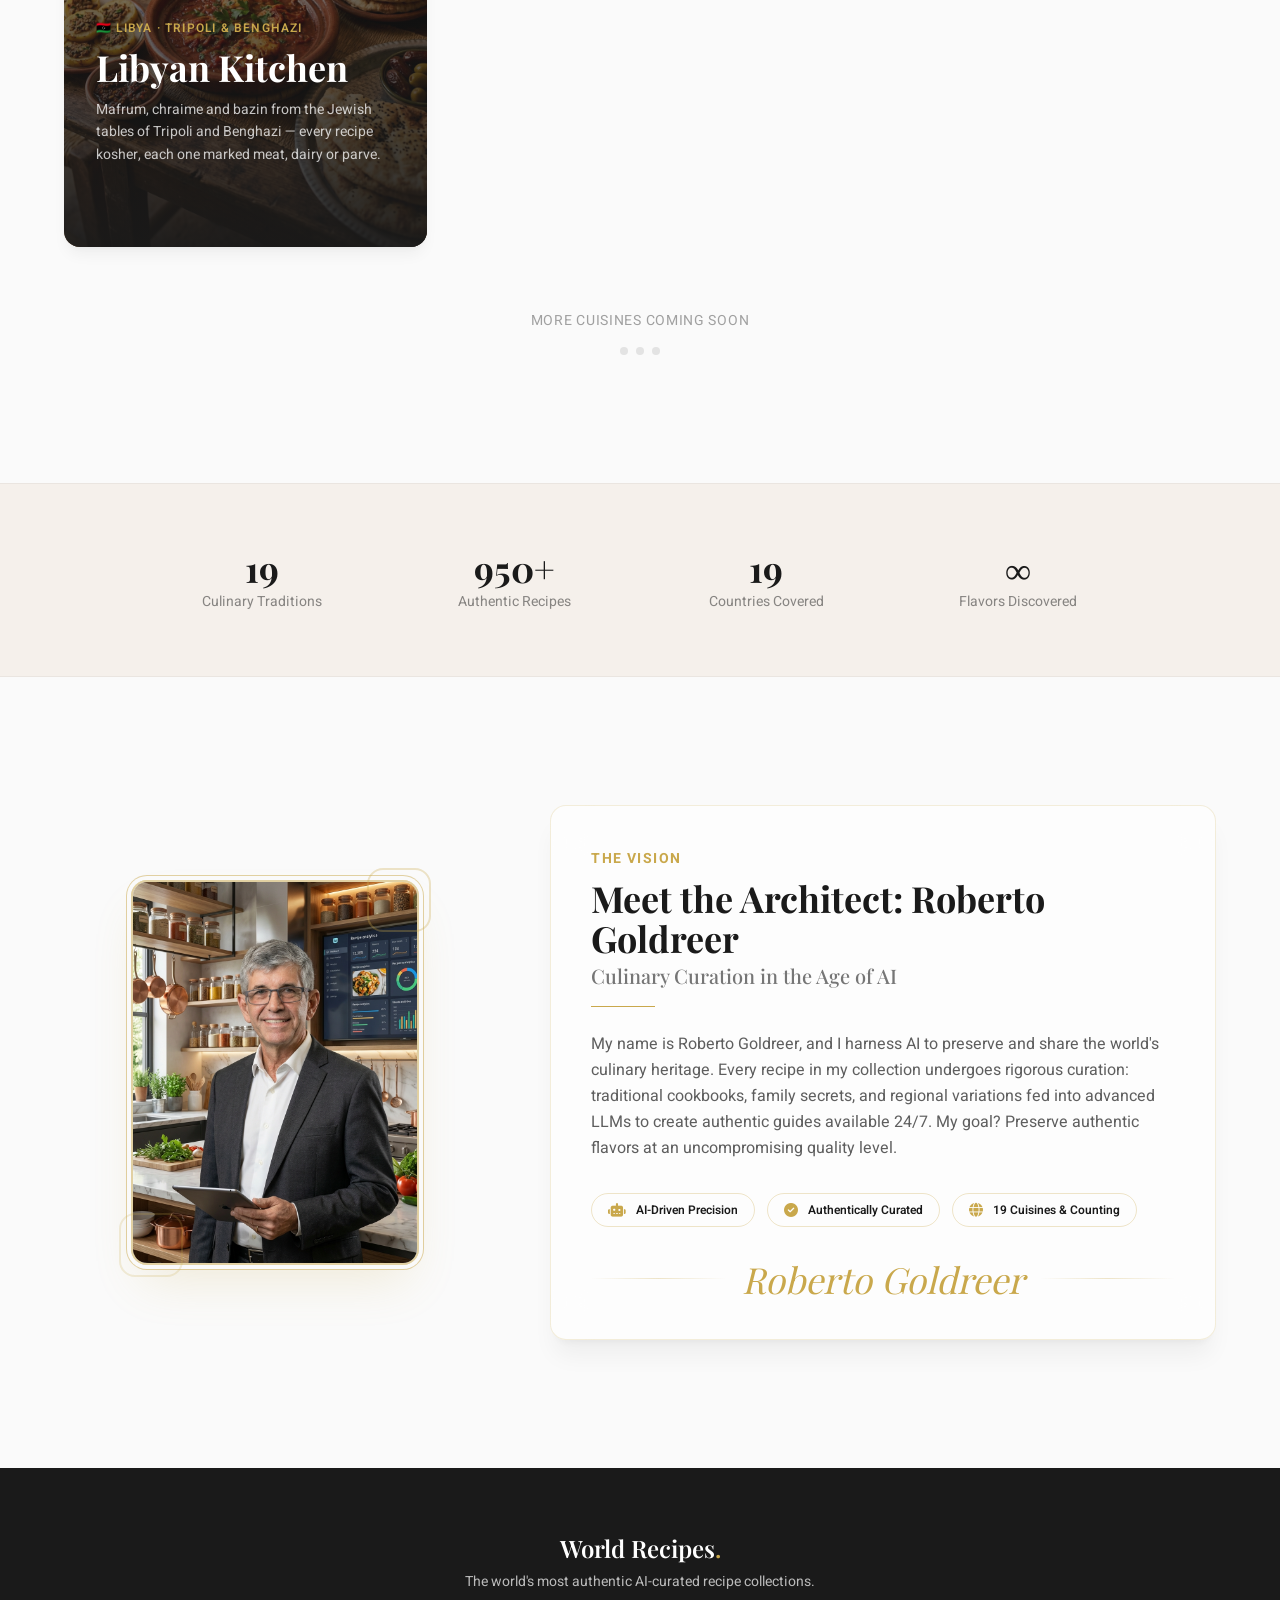
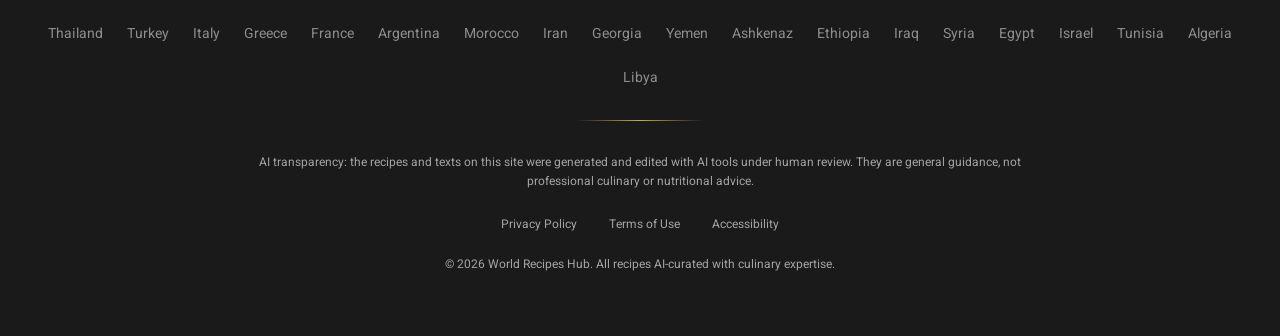
==== commit dd8ef63f: "feat: Libya joins the hub — 19 cuisines, wave 3 closed Co-Authored-By: Claude Opus 5 <noreply@anthro" ====
--- a/index.html
+++ b/index.html
@@ -17,7 +17,7 @@
     <link rel="stylesheet" href="assets/fonts/fonts.css">
     <link rel="stylesheet" href="assets/vendor/fontawesome/fontawesome.min.css">
     <link rel="stylesheet" href="assets/css/site.css">
-    <meta name="description" content="Authentic recipes from 18 culinary traditions. Real flavors. Zero shortcuts.">
+    <meta name="description" content="Authentic recipes from 19 culinary traditions. Real flavors. Zero shortcuts.">
 </head>
 <body class="bg-cream text-charcoal font-body antialiased">
 
@@ -51,14 +51,14 @@
             <div class="fade-in">
                 <div class="inline-flex items-center gap-2 px-4 py-2 rounded-full bg-white/10 backdrop-blur-sm border border-white/20 text-white/90 text-xs font-medium tracking-widest uppercase mb-8">
                     <span class="w-2 h-2 rounded-full bg-gold badge-pulse"></span>
-                    <span data-en="Collection — 18 Live Cuisines" data-he="אוסף — 18 מטבחים פעילים">Collection — 18 Live Cuisines</span>
+                    <span data-en="Collection — 19 Live Cuisines" data-he="אוסף — 19 מטבחים פעילים">Collection — 19 Live Cuisines</span>
                 </div>
             </div>
             <h1 class="fade-in font-display text-5xl md:text-7xl lg:text-8xl font-bold text-white leading-[1.1] mb-6" data-en="The World's Flavors,<br>Curated by AI" data-he="טעמי העולם,<br>באוצרות AI">
                 The World's Flavors,<br>Curated by AI
             </h1>
-            <p class="fade-in text-lg md:text-xl text-white/80 font-light max-w-2xl mx-auto mb-10 leading-relaxed" data-en="Authentic recipes from 18 culinary traditions.<br>Real flavors. Zero shortcuts." data-he="מתכונים אותנטיים מ-18 מסורות קולינריות.<br>טעמים אמיתיים. ללא קיצורי דרך.">
-                Authentic recipes from 18 culinary traditions.<br>Real flavors. Zero shortcuts.
+            <p class="fade-in text-lg md:text-xl text-white/80 font-light max-w-2xl mx-auto mb-10 leading-relaxed" data-en="Authentic recipes from 19 culinary traditions.<br>Real flavors. Zero shortcuts." data-he="מתכונים אותנטיים מ-19 מסורות קולינריות.<br>טעמים אמיתיים. ללא קיצורי דרך.">
+                Authentic recipes from 19 culinary traditions.<br>Real flavors. Zero shortcuts.
             </p>
             <a href="#cuisines" class="fade-in inline-flex items-center gap-3 px-8 py-4 bg-gold hover:bg-gold-dark text-charcoal font-medium rounded-full transition-all duration-300 hover:shadow-lg hover:shadow-gold/25">
                 <span data-en="Explore Cuisines" data-he="גלו מטבחים">Explore Cuisines</span>
@@ -446,6 +446,25 @@
                         </div>
                     </div>
                 </a>
+                <!-- Card 19: Libyan -->
+                <a href="https://robertog62.github.io/libyan-recipes-app/" target="_blank" rel="noopener noreferrer" class="group card-hover block relative rounded-2xl overflow-hidden shadow-lg shadow-charcoal/5 aspect-[3/4]">
+                    <img src="images/Libya.jpg" alt="Libyan Cuisine" class="absolute inset-0 w-full h-full object-cover">
+                    <div class="card-overlay absolute inset-0 bg-charcoal/50"></div>
+                    <div class="absolute inset-0 bg-gradient-to-t from-charcoal/90 via-charcoal/20 to-transparent"></div>
+                    <div class="absolute top-6 left-6 rtl:left-auto rtl:right-6 flex items-center gap-2 px-3 py-1.5 rounded-full bg-white/15 backdrop-blur-md border border-white/20">
+                        <span class="w-2 h-2 rounded-full bg-emerald-400 badge-pulse"></span>
+                        <span class="text-white text-xs font-semibold tracking-wider uppercase">Live</span>
+                    </div>
+                    <div class="absolute bottom-0 inset-x-0 p-8">
+                        <span class="text-gold text-xs font-semibold tracking-widest uppercase" data-en="🇱🇾 Libya · Tripoli & Benghazi" data-he="🇱🇾 לוב · טריפולי ובנגזי">🇱🇾 Libya · Tripoli & Benghazi</span>
+                        <h3 class="font-display text-3xl md:text-4xl font-bold text-white mt-2 mb-3" data-en="Libyan Kitchen" data-he="המטבח הלובי">Libyan Kitchen</h3>
+                        <p class="text-white/75 text-sm leading-relaxed mb-6" data-en="Mafrum, chraime and bazin from the Jewish tables of Tripoli and Benghazi — every recipe kosher, each one marked meat, dairy or parve." data-he="מפרום, חריימה ובזין מהשולחן היהודי של טריפולי ובנגזי — כל המתכונים כשרים, וכל אחד מסומן בשרי, חלבי או פרווה.">Mafrum, chraime and bazin from the Jewish tables of Tripoli and Benghazi — every recipe kosher, each one marked meat, dairy or parve.</p>
+                        <div class="card-cta inline-flex items-center gap-2 text-gold font-medium text-sm">
+                            <span data-en="Explore Recipes" data-he="גלו מתכונים">Explore Recipes</span>
+                            <svg class="w-4 h-4 group-hover:translate-x-1 transition-transform rtl:rotate-180" fill="none" stroke="currentColor" viewBox="0 0 24 24"><path stroke-linecap="round" stroke-linejoin="round" stroke-width="2" d="M17 8l4 4m0 0l-4 4m4-4H3"/></svg>
+                        </div>
+                    </div>
+                </a>
             </div>
 
             <!-- Coming Soon teaser -->
@@ -465,15 +484,15 @@
         <div class="max-w-5xl mx-auto px-6">
             <div class="grid grid-cols-2 md:grid-cols-4 gap-8 text-center">
                 <div class="fade-in">
-                    <div class="font-display text-3xl md:text-4xl font-bold text-charcoal">18</div>
+                    <div class="font-display text-3xl md:text-4xl font-bold text-charcoal">19</div>
                     <div class="text-charcoal/50 text-sm mt-1" data-en="Culinary Traditions" data-he="מסורות קולינריות">Culinary Traditions</div>
                 </div>
                 <div class="fade-in">
-                    <div class="font-display text-3xl md:text-4xl font-bold text-charcoal">900+</div>
+                    <div class="font-display text-3xl md:text-4xl font-bold text-charcoal">950+</div>
                     <div class="text-charcoal/50 text-sm mt-1" data-en="Authentic Recipes" data-he="מתכונים אותנטיים">Authentic Recipes</div>
                 </div>
                 <div class="fade-in">
-                    <div class="font-display text-3xl md:text-4xl font-bold text-charcoal">18</div>
+                    <div class="font-display text-3xl md:text-4xl font-bold text-charcoal">19</div>
                     <div class="text-charcoal/50 text-sm mt-1" data-en="Countries Covered" data-he="מדינות מכוסות">Countries Covered</div>
                 </div>
                 <div class="fade-in">
@@ -521,7 +540,7 @@
                             </div>
                             <div class="flex items-center gap-2.5 px-4 py-2 rounded-full bg-transparent border border-gold/30 transition-colors hover:border-gold/60">
                                 <i class="fa-solid fa-globe text-gold text-sm"></i>
-                                <span class="text-xs font-semibold text-charcoal" data-en="18 Cuisines & Counting" data-he="18 מטבחים וממשיכים">18 Cuisines & Counting</span>
+                                <span class="text-xs font-semibold text-charcoal" data-en="19 Cuisines & Counting" data-he="19 מטבחים וממשיכים">19 Cuisines & Counting</span>
                             </div>
                         </div>
 
@@ -565,6 +584,7 @@
                 <a href="https://robertog62.github.io/israeli-recipes-app/" target="_blank" rel="noopener noreferrer" class="hover:text-gold transition-colors">Israel</a>
                 <a href="https://robertog62.github.io/tunisian-recipes-app/" target="_blank" rel="noopener noreferrer" class="hover:text-gold transition-colors">Tunisia</a>
                 <a href="https://robertog62.github.io/algerian-recipes-app/" target="_blank" rel="noopener noreferrer" class="hover:text-gold transition-colors">Algeria</a>
+                <a href="https://robertog62.github.io/libyan-recipes-app/" target="_blank" rel="noopener noreferrer" class="hover:text-gold transition-colors">Libya</a>
             </div>
             <div class="gold-line h-px w-32 mx-auto my-8"></div>
             <p class="text-white/60 text-xs leading-relaxed max-w-3xl mx-auto mb-6"
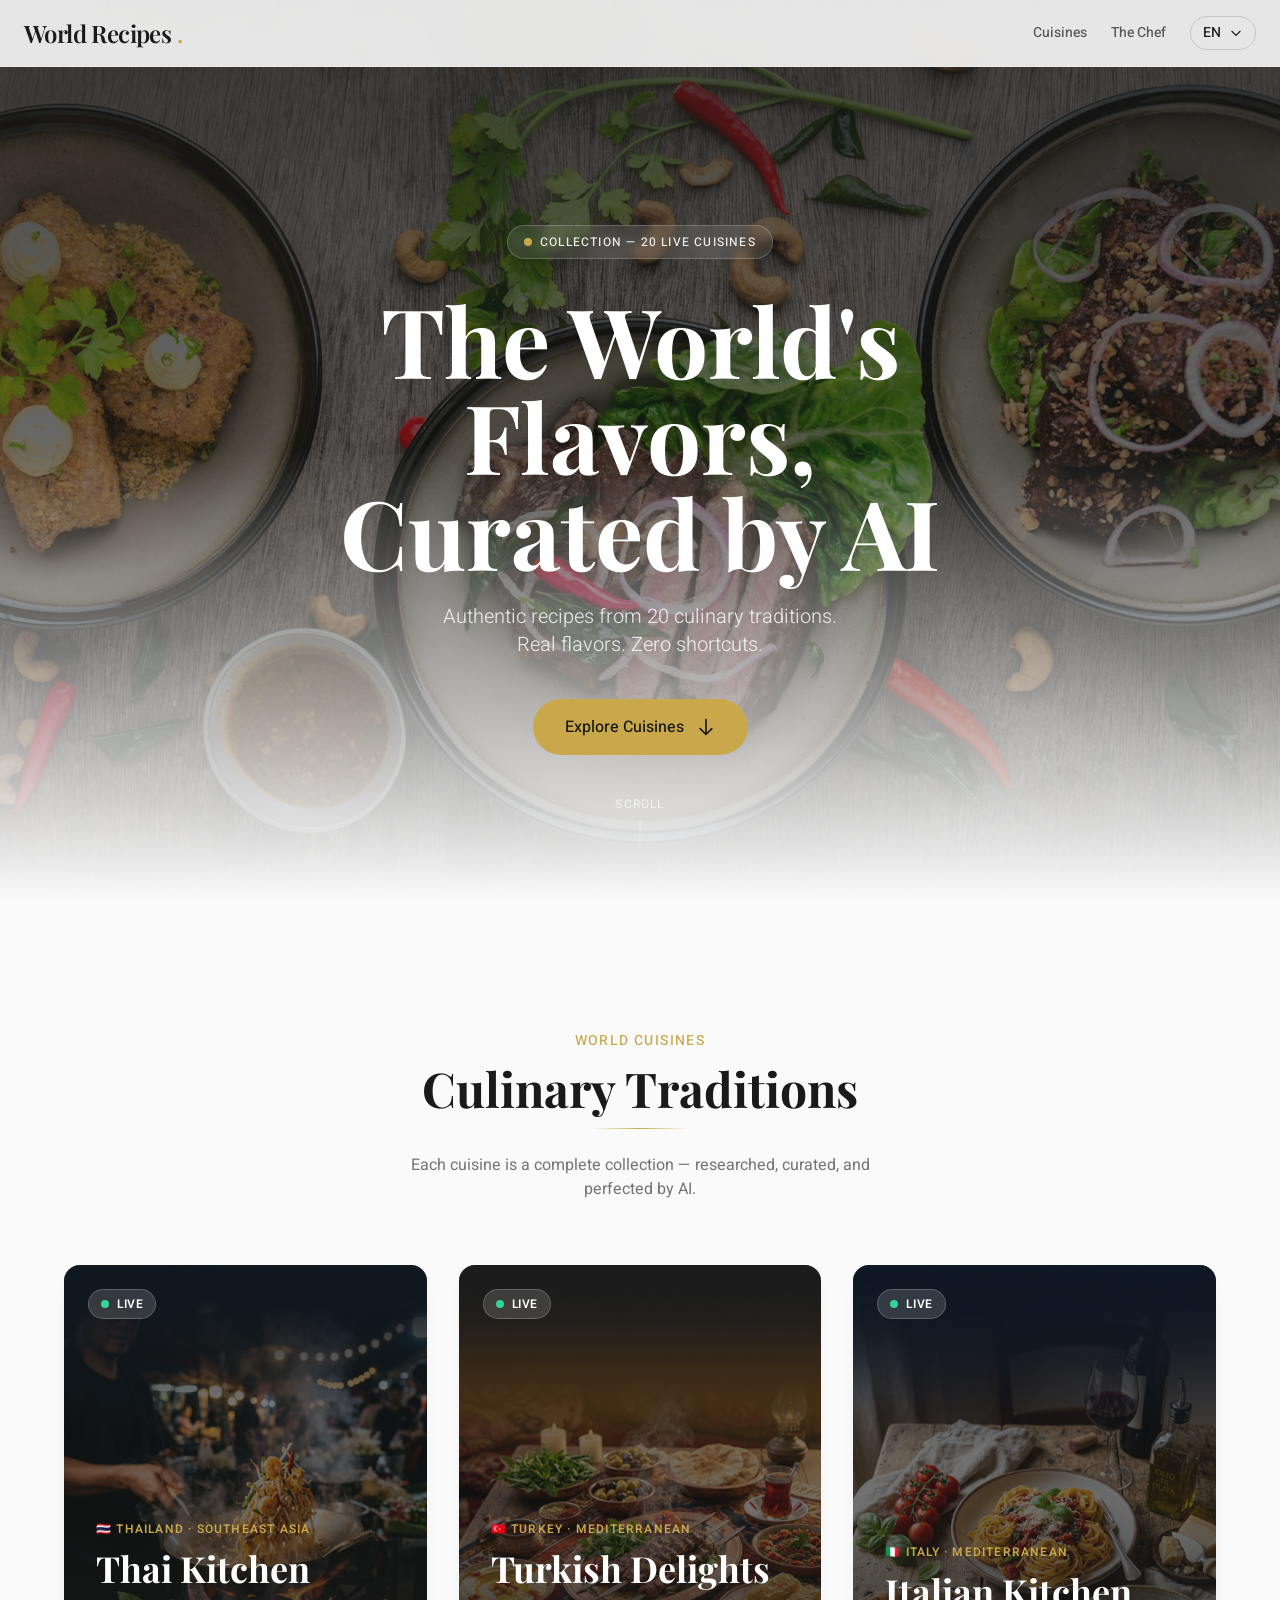
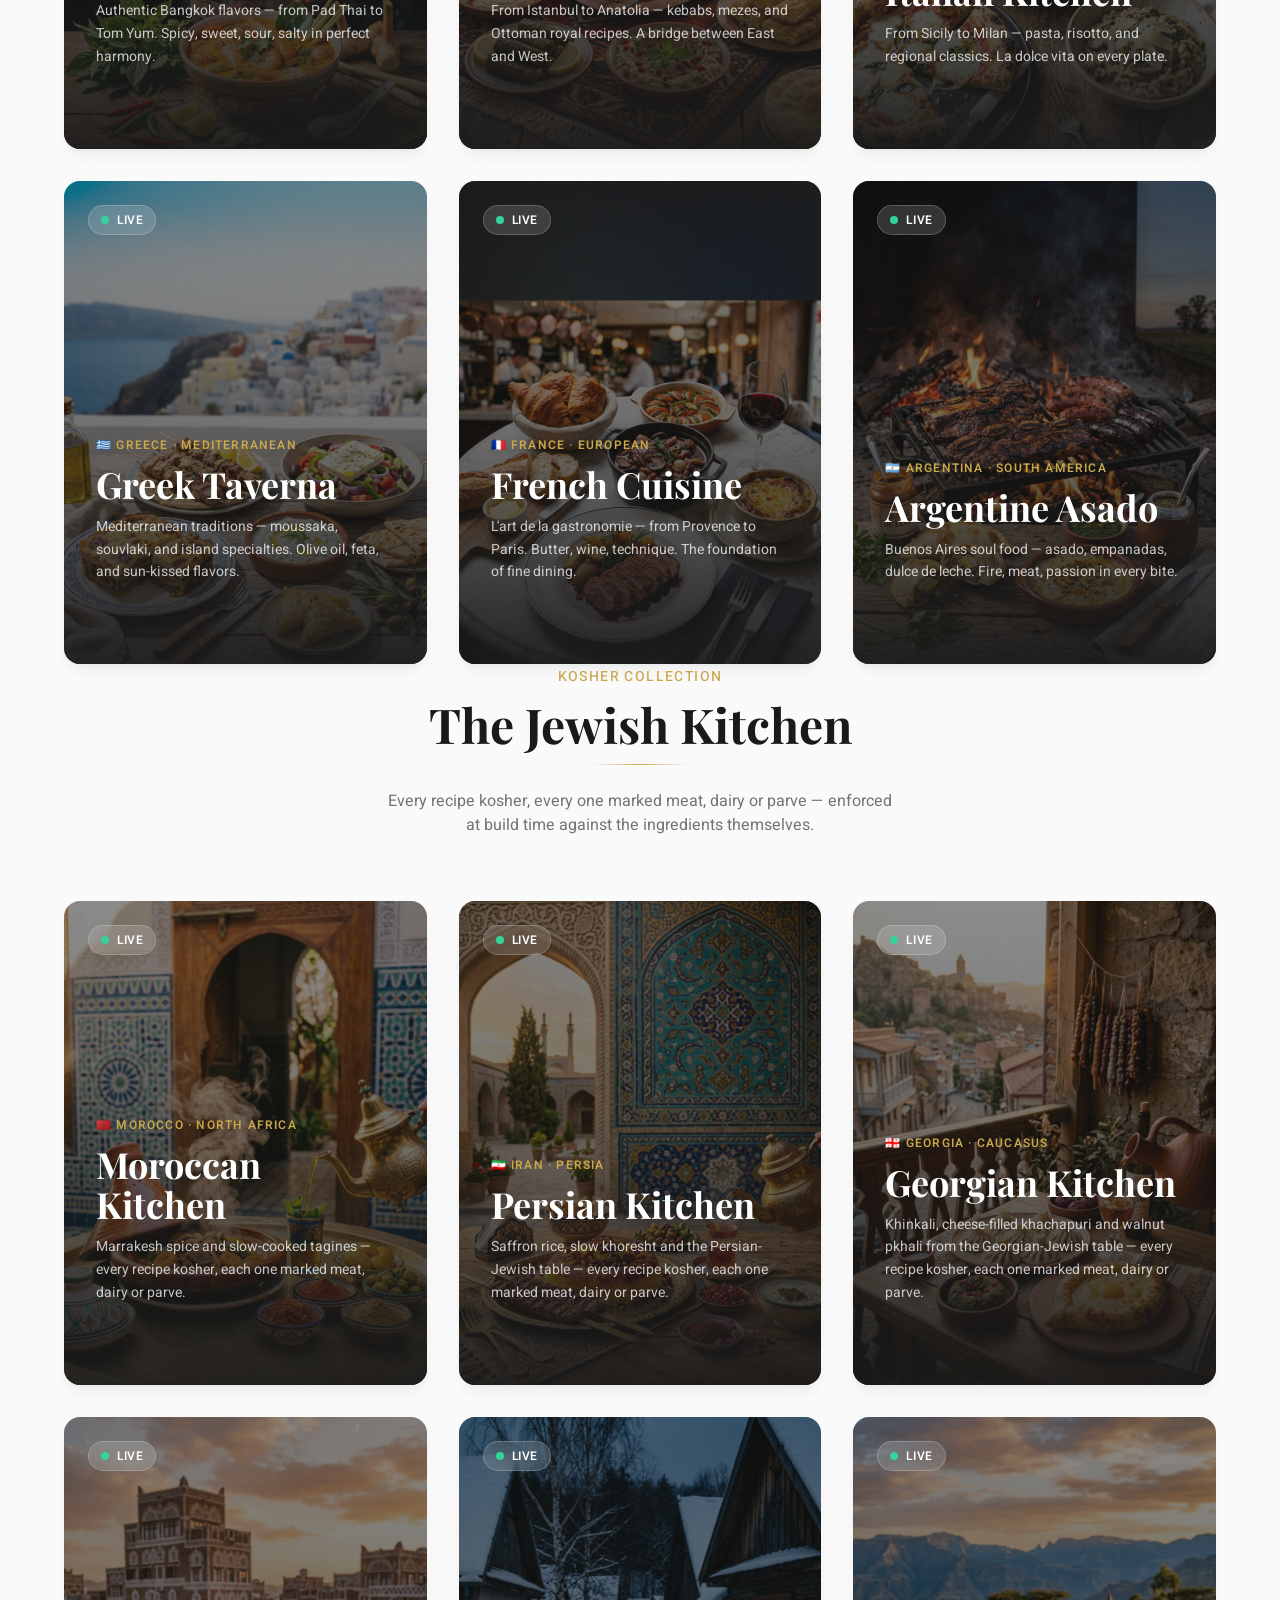
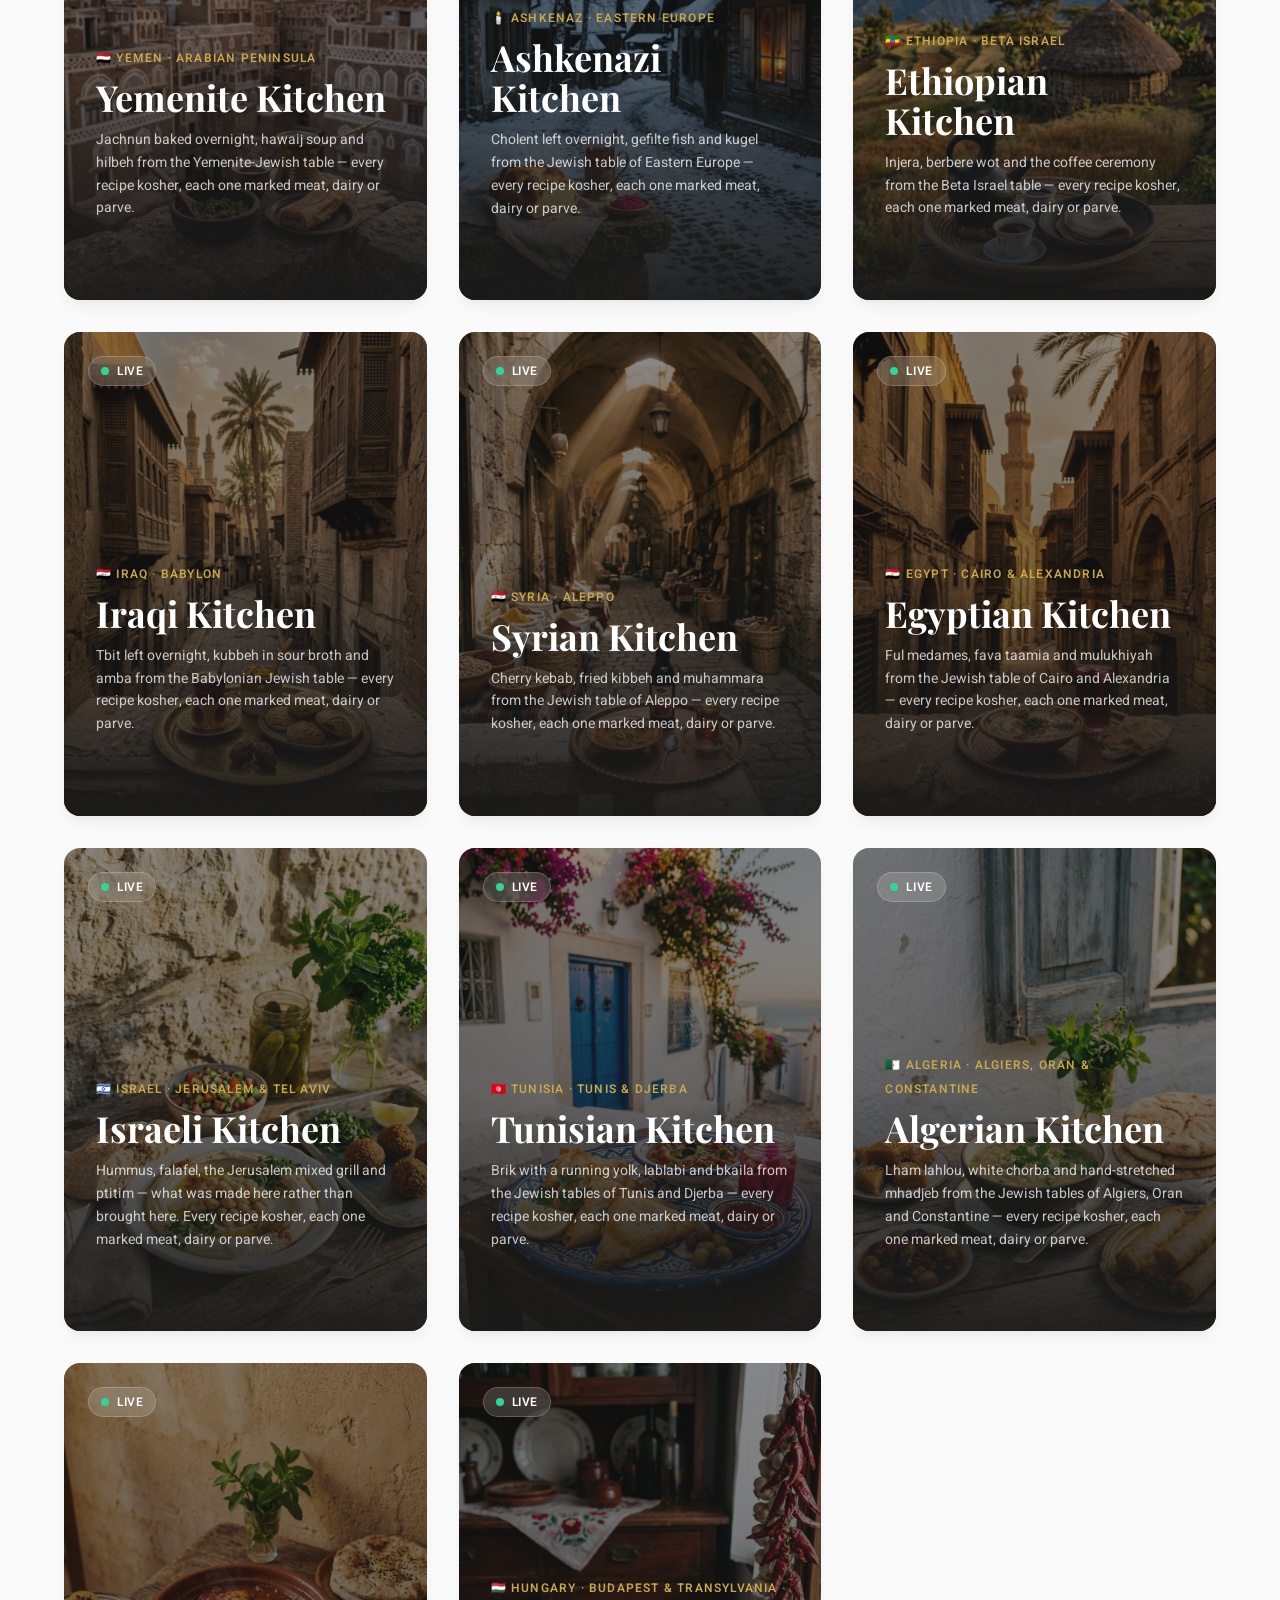
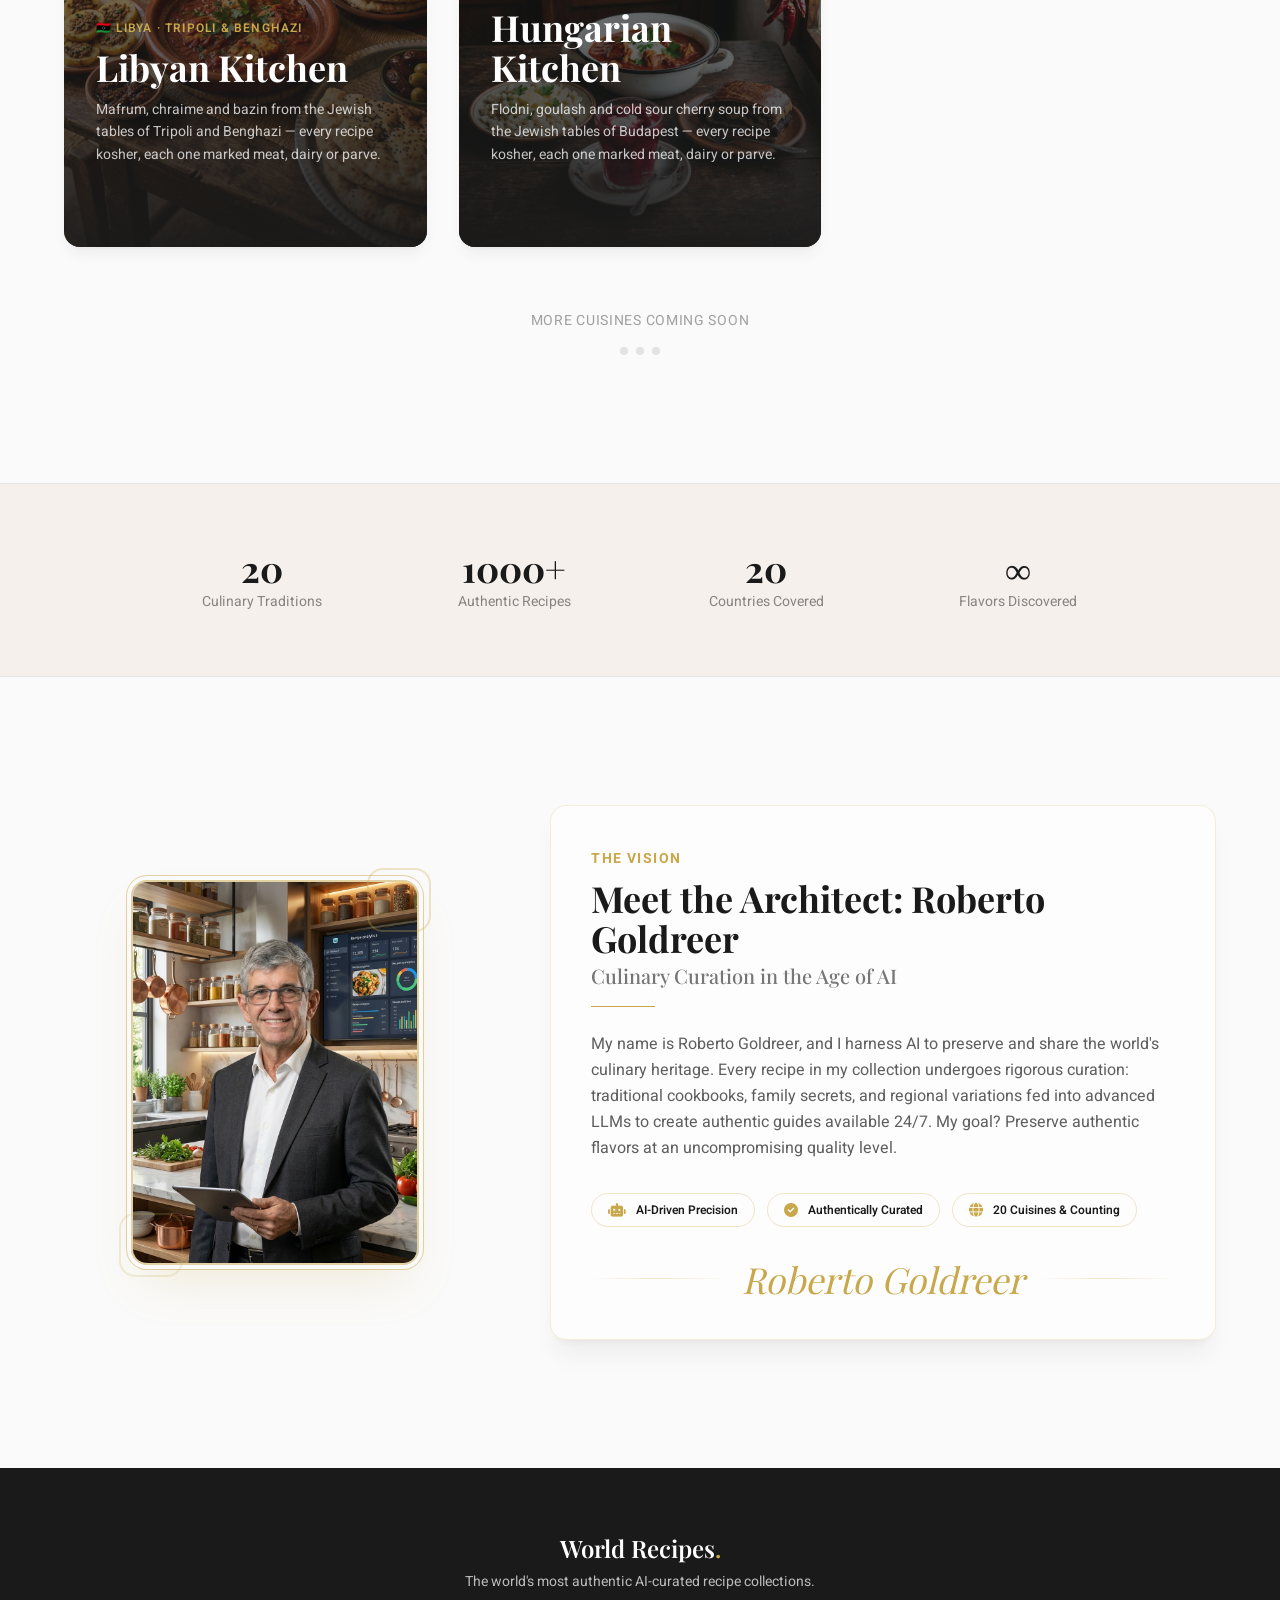
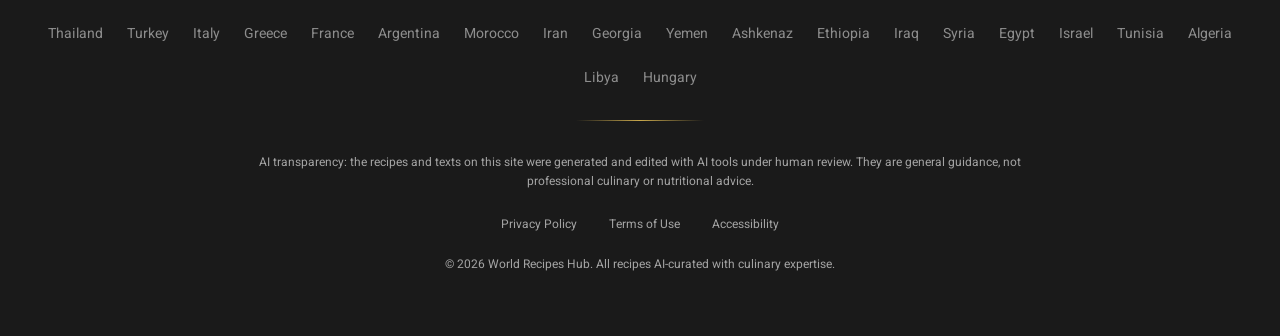
==== commit 6caa9454: "feat: Hungary joins the hub — 20 cuisines, 1,000+ recipes Co-Authored-By: Claude Opus 5 <noreply@ant" ====
--- a/index.html
+++ b/index.html
@@ -17,7 +17,7 @@
     <link rel="stylesheet" href="assets/fonts/fonts.css">
     <link rel="stylesheet" href="assets/vendor/fontawesome/fontawesome.min.css">
     <link rel="stylesheet" href="assets/css/site.css">
-    <meta name="description" content="Authentic recipes from 19 culinary traditions. Real flavors. Zero shortcuts.">
+    <meta name="description" content="Authentic recipes from 20 culinary traditions. Real flavors. Zero shortcuts.">
 </head>
 <body class="bg-cream text-charcoal font-body antialiased">
 
@@ -51,14 +51,14 @@
             <div class="fade-in">
                 <div class="inline-flex items-center gap-2 px-4 py-2 rounded-full bg-white/10 backdrop-blur-sm border border-white/20 text-white/90 text-xs font-medium tracking-widest uppercase mb-8">
                     <span class="w-2 h-2 rounded-full bg-gold badge-pulse"></span>
-                    <span data-en="Collection — 19 Live Cuisines" data-he="אוסף — 19 מטבחים פעילים">Collection — 19 Live Cuisines</span>
+                    <span data-en="Collection — 20 Live Cuisines" data-he="אוסף — 20 מטבחים פעילים">Collection — 20 Live Cuisines</span>
                 </div>
             </div>
             <h1 class="fade-in font-display text-5xl md:text-7xl lg:text-8xl font-bold text-white leading-[1.1] mb-6" data-en="The World's Flavors,<br>Curated by AI" data-he="טעמי העולם,<br>באוצרות AI">
                 The World's Flavors,<br>Curated by AI
             </h1>
-            <p class="fade-in text-lg md:text-xl text-white/80 font-light max-w-2xl mx-auto mb-10 leading-relaxed" data-en="Authentic recipes from 19 culinary traditions.<br>Real flavors. Zero shortcuts." data-he="מתכונים אותנטיים מ-19 מסורות קולינריות.<br>טעמים אמיתיים. ללא קיצורי דרך.">
-                Authentic recipes from 19 culinary traditions.<br>Real flavors. Zero shortcuts.
+            <p class="fade-in text-lg md:text-xl text-white/80 font-light max-w-2xl mx-auto mb-10 leading-relaxed" data-en="Authentic recipes from 20 culinary traditions.<br>Real flavors. Zero shortcuts." data-he="מתכונים אותנטיים מ-20 מסורות קולינריות.<br>טעמים אמיתיים. ללא קיצורי דרך.">
+                Authentic recipes from 20 culinary traditions.<br>Real flavors. Zero shortcuts.
             </p>
             <a href="#cuisines" class="fade-in inline-flex items-center gap-3 px-8 py-4 bg-gold hover:bg-gold-dark text-charcoal font-medium rounded-full transition-all duration-300 hover:shadow-lg hover:shadow-gold/25">
                 <span data-en="Explore Cuisines" data-he="גלו מטבחים">Explore Cuisines</span>
@@ -465,6 +465,25 @@
                         </div>
                     </div>
                 </a>
+                <!-- Card 20: Hungarian -->
+                <a href="https://robertog62.github.io/hungarian-recipes-app/" target="_blank" rel="noopener noreferrer" class="group card-hover block relative rounded-2xl overflow-hidden shadow-lg shadow-charcoal/5 aspect-[3/4]">
+                    <img src="images/Hungary.jpg" alt="Hungarian Cuisine" class="absolute inset-0 w-full h-full object-cover">
+                    <div class="card-overlay absolute inset-0 bg-charcoal/50"></div>
+                    <div class="absolute inset-0 bg-gradient-to-t from-charcoal/90 via-charcoal/20 to-transparent"></div>
+                    <div class="absolute top-6 left-6 rtl:left-auto rtl:right-6 flex items-center gap-2 px-3 py-1.5 rounded-full bg-white/15 backdrop-blur-md border border-white/20">
+                        <span class="w-2 h-2 rounded-full bg-emerald-400 badge-pulse"></span>
+                        <span class="text-white text-xs font-semibold tracking-wider uppercase">Live</span>
+                    </div>
+                    <div class="absolute bottom-0 inset-x-0 p-8">
+                        <span class="text-gold text-xs font-semibold tracking-widest uppercase" data-en="🇭🇺 Hungary · Budapest & Transylvania" data-he="🇭🇺 הונגריה · בודפשט וטרנסילבניה">🇭🇺 Hungary · Budapest & Transylvania</span>
+                        <h3 class="font-display text-3xl md:text-4xl font-bold text-white mt-2 mb-3" data-en="Hungarian Kitchen" data-he="המטבח ההונגרי">Hungarian Kitchen</h3>
+                        <p class="text-white/75 text-sm leading-relaxed mb-6" data-en="Flodni, goulash and cold sour cherry soup from the Jewish tables of Budapest — every recipe kosher, each one marked meat, dairy or parve." data-he="פלודני, גולאש ומרק דובדבנים קר מהשולחן היהודי של בודפשט — כל המתכונים כשרים, וכל אחד מסומן בשרי, חלבי או פרווה.">Flodni, goulash and cold sour cherry soup from the Jewish tables of Budapest — every recipe kosher, each one marked meat, dairy or parve.</p>
+                        <div class="card-cta inline-flex items-center gap-2 text-gold font-medium text-sm">
+                            <span data-en="Explore Recipes" data-he="גלו מתכונים">Explore Recipes</span>
+                            <svg class="w-4 h-4 group-hover:translate-x-1 transition-transform rtl:rotate-180" fill="none" stroke="currentColor" viewBox="0 0 24 24"><path stroke-linecap="round" stroke-linejoin="round" stroke-width="2" d="M17 8l4 4m0 0l-4 4m4-4H3"/></svg>
+                        </div>
+                    </div>
+                </a>
             </div>
 
             <!-- Coming Soon teaser -->
@@ -484,15 +503,15 @@
         <div class="max-w-5xl mx-auto px-6">
             <div class="grid grid-cols-2 md:grid-cols-4 gap-8 text-center">
                 <div class="fade-in">
-                    <div class="font-display text-3xl md:text-4xl font-bold text-charcoal">19</div>
+                    <div class="font-display text-3xl md:text-4xl font-bold text-charcoal">20</div>
                     <div class="text-charcoal/50 text-sm mt-1" data-en="Culinary Traditions" data-he="מסורות קולינריות">Culinary Traditions</div>
                 </div>
                 <div class="fade-in">
-                    <div class="font-display text-3xl md:text-4xl font-bold text-charcoal">950+</div>
+                    <div class="font-display text-3xl md:text-4xl font-bold text-charcoal">1000+</div>
                     <div class="text-charcoal/50 text-sm mt-1" data-en="Authentic Recipes" data-he="מתכונים אותנטיים">Authentic Recipes</div>
                 </div>
                 <div class="fade-in">
-                    <div class="font-display text-3xl md:text-4xl font-bold text-charcoal">19</div>
+                    <div class="font-display text-3xl md:text-4xl font-bold text-charcoal">20</div>
                     <div class="text-charcoal/50 text-sm mt-1" data-en="Countries Covered" data-he="מדינות מכוסות">Countries Covered</div>
                 </div>
                 <div class="fade-in">
@@ -540,7 +559,7 @@
                             </div>
                             <div class="flex items-center gap-2.5 px-4 py-2 rounded-full bg-transparent border border-gold/30 transition-colors hover:border-gold/60">
                                 <i class="fa-solid fa-globe text-gold text-sm"></i>
-                                <span class="text-xs font-semibold text-charcoal" data-en="19 Cuisines & Counting" data-he="19 מטבחים וממשיכים">19 Cuisines & Counting</span>
+                                <span class="text-xs font-semibold text-charcoal" data-en="20 Cuisines & Counting" data-he="20 מטבחים וממשיכים">20 Cuisines & Counting</span>
                             </div>
                         </div>
 
@@ -585,6 +604,7 @@
                 <a href="https://robertog62.github.io/tunisian-recipes-app/" target="_blank" rel="noopener noreferrer" class="hover:text-gold transition-colors">Tunisia</a>
                 <a href="https://robertog62.github.io/algerian-recipes-app/" target="_blank" rel="noopener noreferrer" class="hover:text-gold transition-colors">Algeria</a>
                 <a href="https://robertog62.github.io/libyan-recipes-app/" target="_blank" rel="noopener noreferrer" class="hover:text-gold transition-colors">Libya</a>
+                <a href="https://robertog62.github.io/hungarian-recipes-app/" target="_blank" rel="noopener noreferrer" class="hover:text-gold transition-colors">Hungary</a>
             </div>
             <div class="gold-line h-px w-32 mx-auto my-8"></div>
             <p class="text-white/60 text-xs leading-relaxed max-w-3xl mx-auto mb-6"
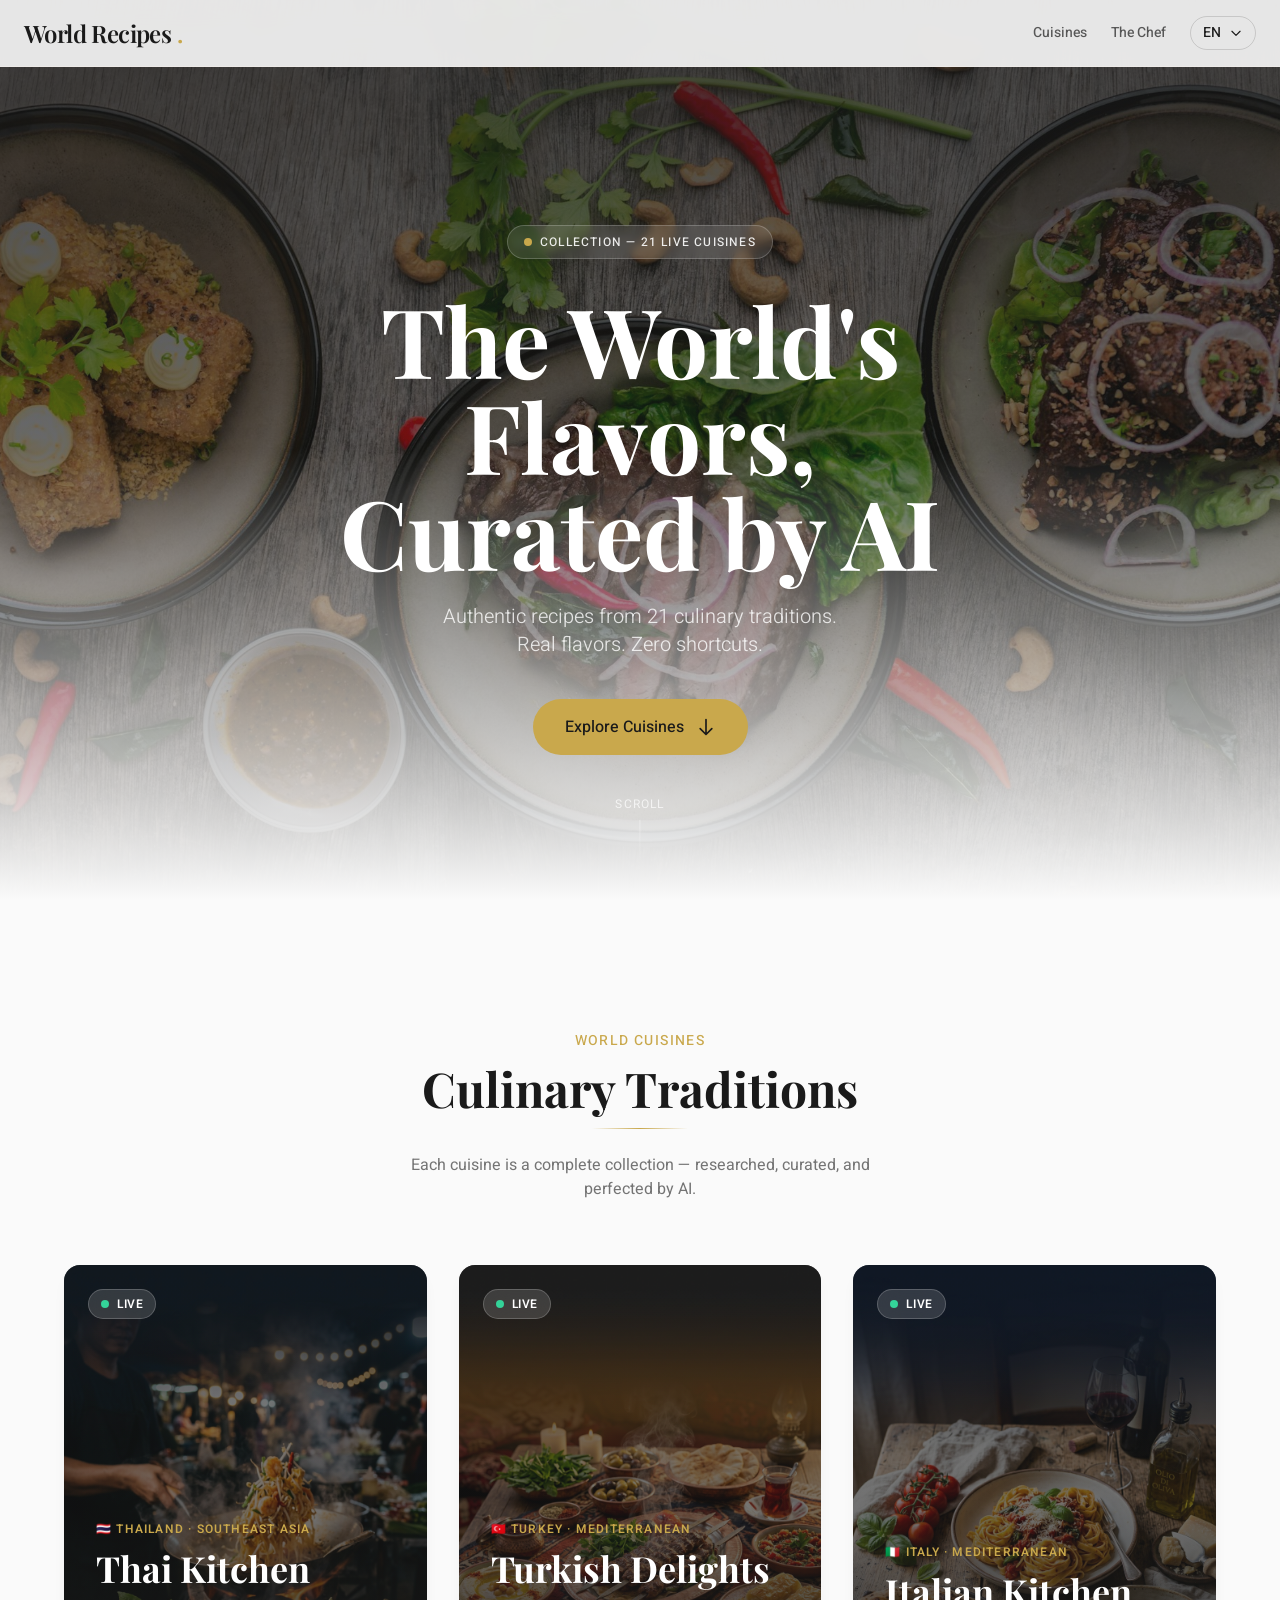
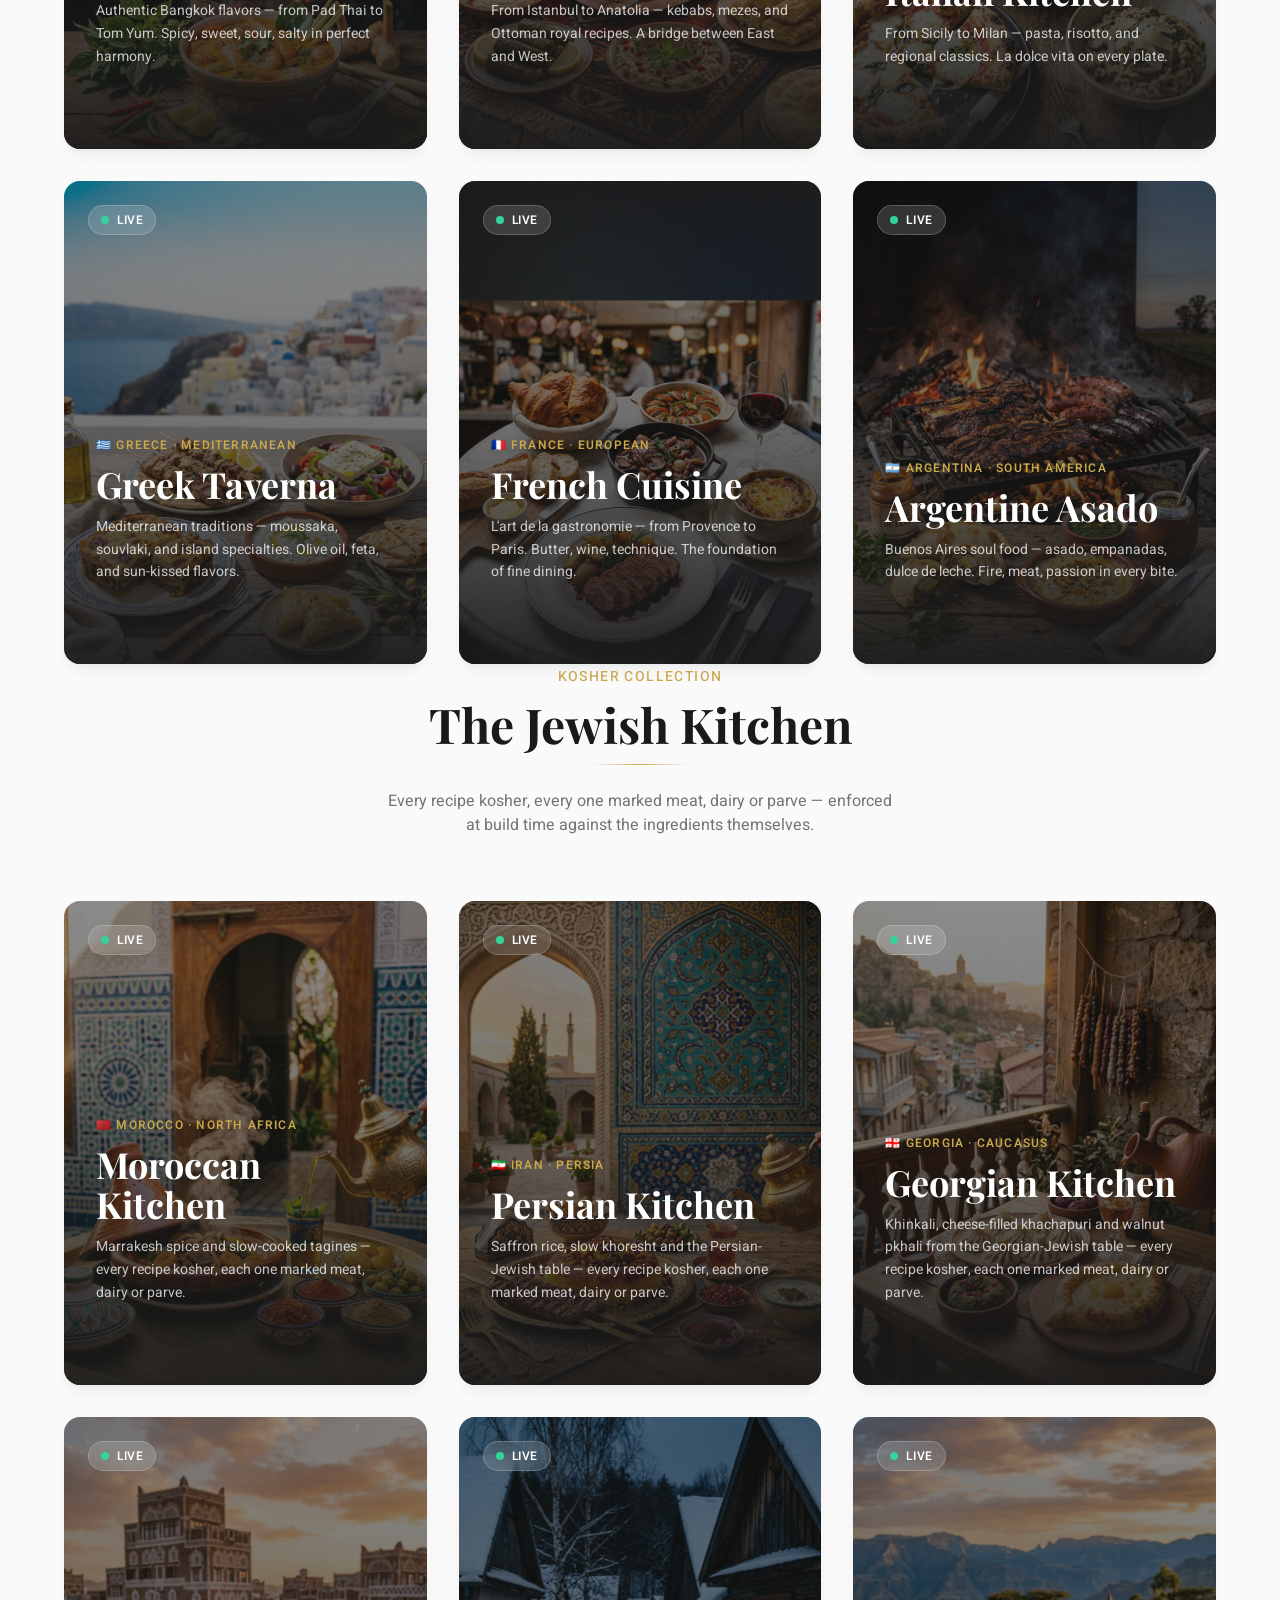
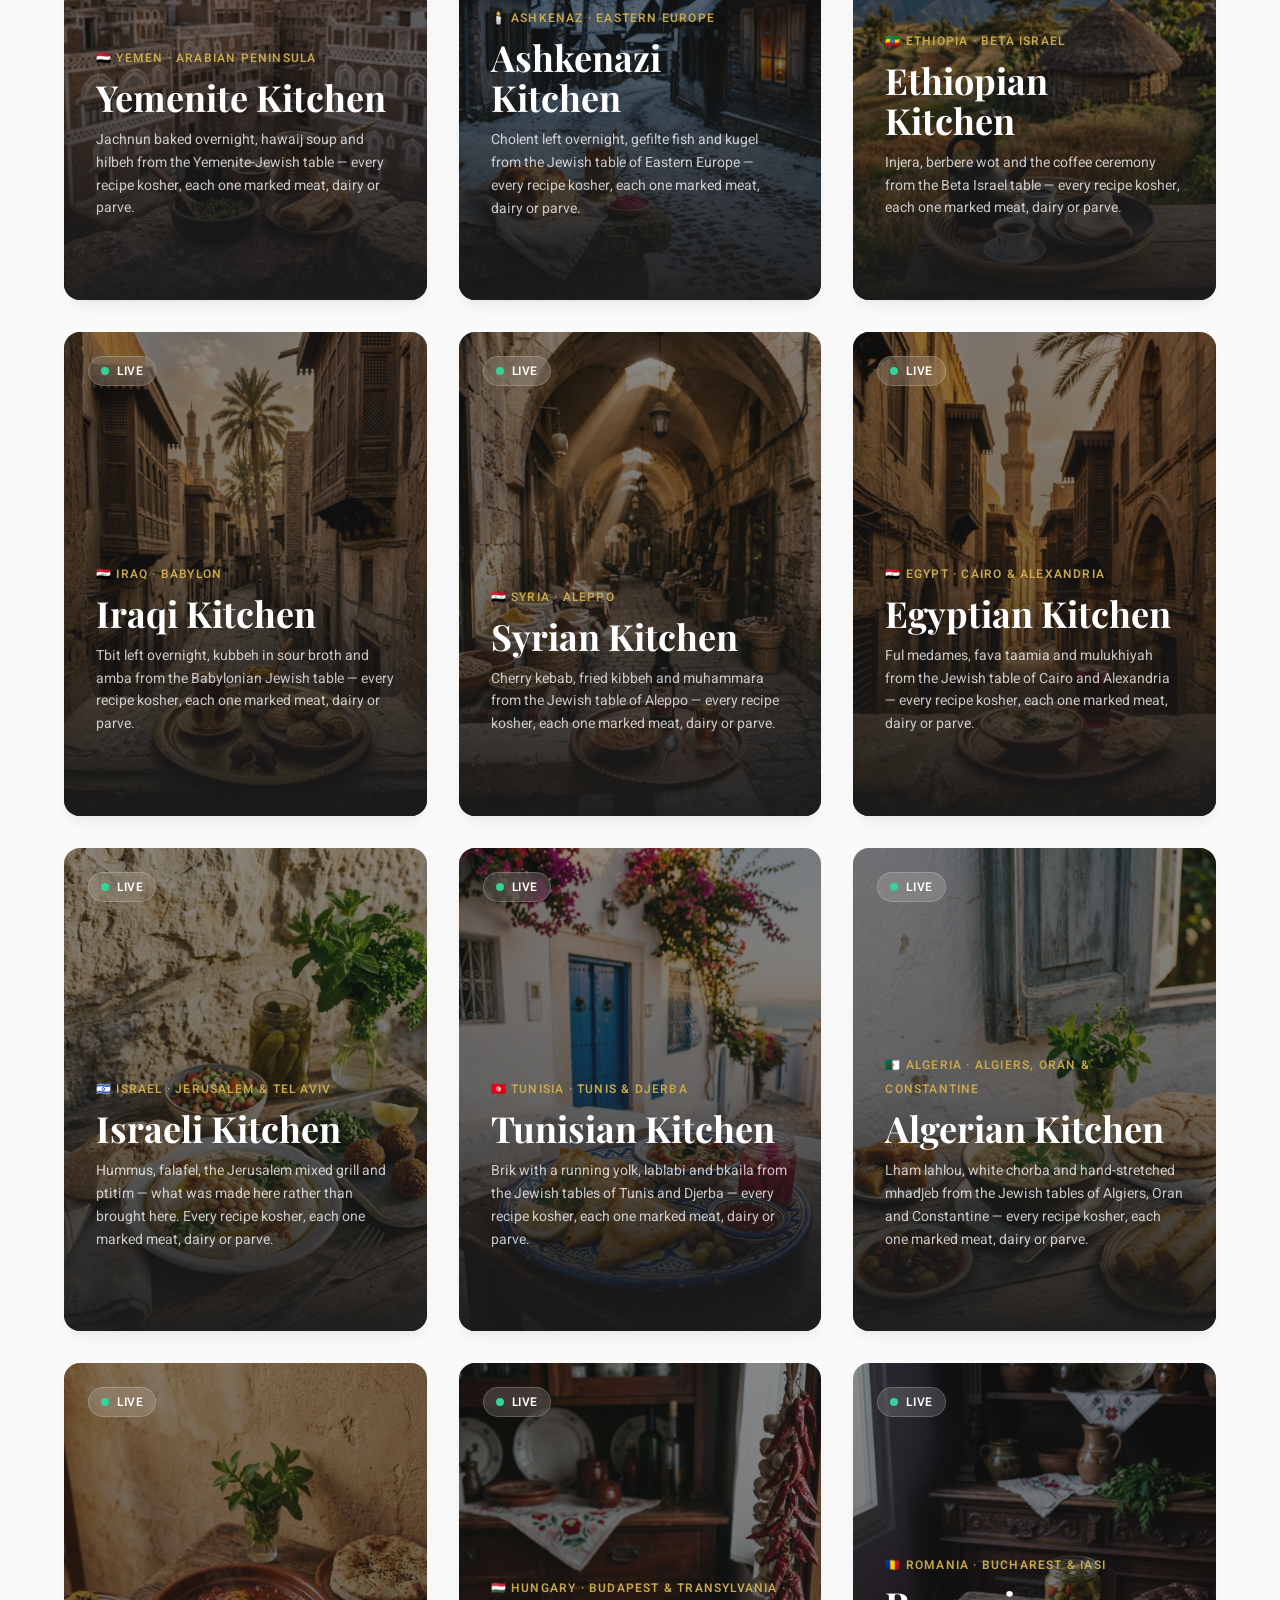
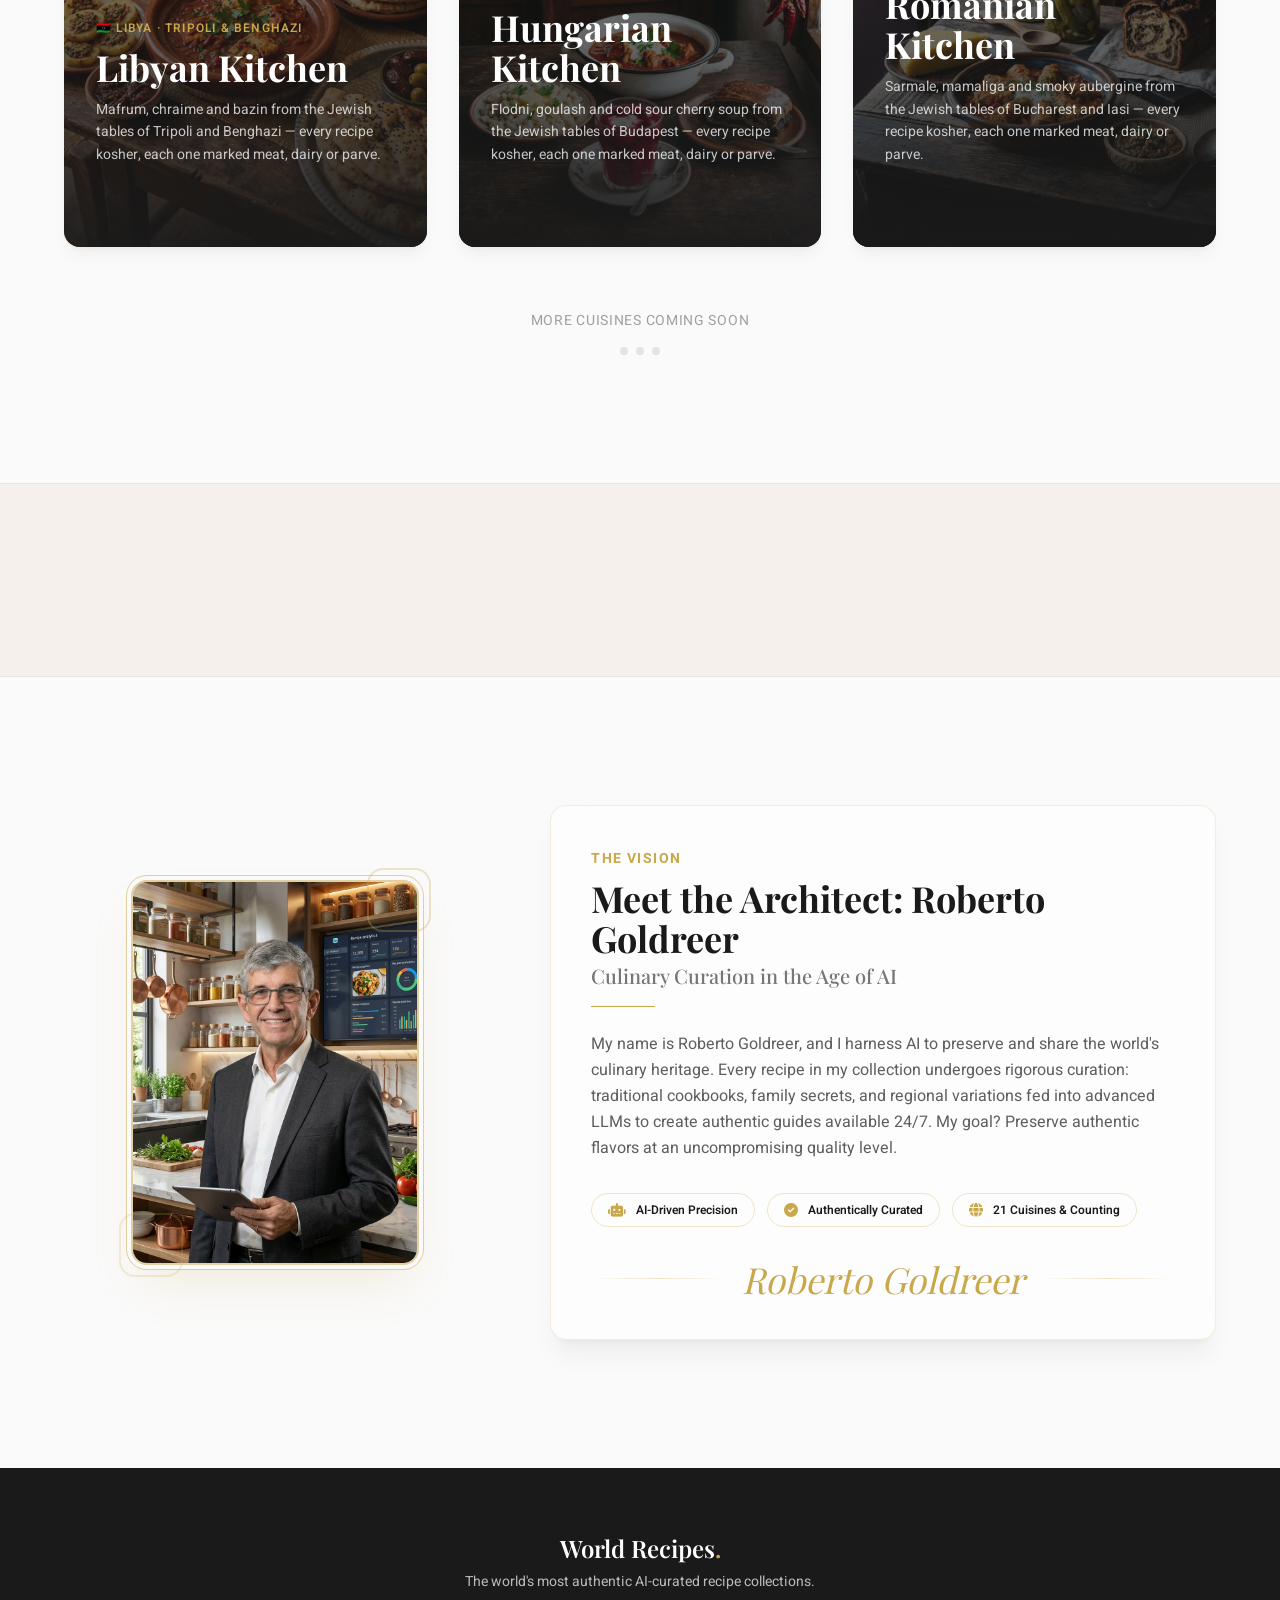
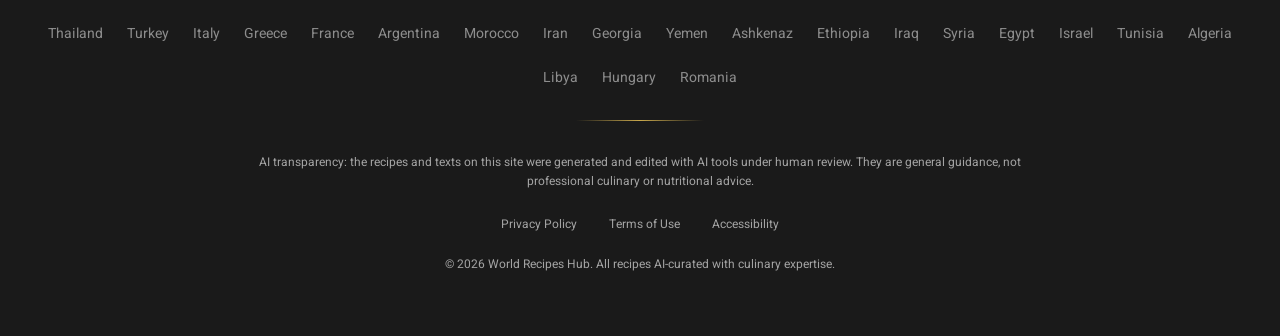
==== commit d9c3b98f: "feat: Romania joins the hub — 21 cuisines Co-Authored-By: Claude Opus 5 <noreply@anthropic.com>" ====
--- a/index.html
+++ b/index.html
@@ -17,7 +17,7 @@
     <link rel="stylesheet" href="assets/fonts/fonts.css">
     <link rel="stylesheet" href="assets/vendor/fontawesome/fontawesome.min.css">
     <link rel="stylesheet" href="assets/css/site.css">
-    <meta name="description" content="Authentic recipes from 20 culinary traditions. Real flavors. Zero shortcuts.">
+    <meta name="description" content="Authentic recipes from 21 culinary traditions. Real flavors. Zero shortcuts.">
 </head>
 <body class="bg-cream text-charcoal font-body antialiased">
 
@@ -51,14 +51,14 @@
             <div class="fade-in">
                 <div class="inline-flex items-center gap-2 px-4 py-2 rounded-full bg-white/10 backdrop-blur-sm border border-white/20 text-white/90 text-xs font-medium tracking-widest uppercase mb-8">
                     <span class="w-2 h-2 rounded-full bg-gold badge-pulse"></span>
-                    <span data-en="Collection — 20 Live Cuisines" data-he="אוסף — 20 מטבחים פעילים">Collection — 20 Live Cuisines</span>
+                    <span data-en="Collection — 21 Live Cuisines" data-he="אוסף — 21 מטבחים פעילים">Collection — 21 Live Cuisines</span>
                 </div>
             </div>
             <h1 class="fade-in font-display text-5xl md:text-7xl lg:text-8xl font-bold text-white leading-[1.1] mb-6" data-en="The World's Flavors,<br>Curated by AI" data-he="טעמי העולם,<br>באוצרות AI">
                 The World's Flavors,<br>Curated by AI
             </h1>
-            <p class="fade-in text-lg md:text-xl text-white/80 font-light max-w-2xl mx-auto mb-10 leading-relaxed" data-en="Authentic recipes from 20 culinary traditions.<br>Real flavors. Zero shortcuts." data-he="מתכונים אותנטיים מ-20 מסורות קולינריות.<br>טעמים אמיתיים. ללא קיצורי דרך.">
-                Authentic recipes from 20 culinary traditions.<br>Real flavors. Zero shortcuts.
+            <p class="fade-in text-lg md:text-xl text-white/80 font-light max-w-2xl mx-auto mb-10 leading-relaxed" data-en="Authentic recipes from 21 culinary traditions.<br>Real flavors. Zero shortcuts." data-he="מתכונים אותנטיים מ-21 מסורות קולינריות.<br>טעמים אמיתיים. ללא קיצורי דרך.">
+                Authentic recipes from 21 culinary traditions.<br>Real flavors. Zero shortcuts.
             </p>
             <a href="#cuisines" class="fade-in inline-flex items-center gap-3 px-8 py-4 bg-gold hover:bg-gold-dark text-charcoal font-medium rounded-full transition-all duration-300 hover:shadow-lg hover:shadow-gold/25">
                 <span data-en="Explore Cuisines" data-he="גלו מטבחים">Explore Cuisines</span>
@@ -484,6 +484,25 @@
                         </div>
                     </div>
                 </a>
+                <!-- Card 21: Romanian -->
+                <a href="https://robertog62.github.io/romanian-recipes-app/" target="_blank" rel="noopener noreferrer" class="group card-hover block relative rounded-2xl overflow-hidden shadow-lg shadow-charcoal/5 aspect-[3/4]">
+                    <img src="images/Romania.jpg" alt="Romanian Cuisine" class="absolute inset-0 w-full h-full object-cover">
+                    <div class="card-overlay absolute inset-0 bg-charcoal/50"></div>
+                    <div class="absolute inset-0 bg-gradient-to-t from-charcoal/90 via-charcoal/20 to-transparent"></div>
+                    <div class="absolute top-6 left-6 rtl:left-auto rtl:right-6 flex items-center gap-2 px-3 py-1.5 rounded-full bg-white/15 backdrop-blur-md border border-white/20">
+                        <span class="w-2 h-2 rounded-full bg-emerald-400 badge-pulse"></span>
+                        <span class="text-white text-xs font-semibold tracking-wider uppercase">Live</span>
+                    </div>
+                    <div class="absolute bottom-0 inset-x-0 p-8">
+                        <span class="text-gold text-xs font-semibold tracking-widest uppercase" data-en="🇷🇴 Romania · Bucharest & Iasi" data-he="🇷🇴 רומניה · בוקרשט ויאשי">🇷🇴 Romania · Bucharest & Iasi</span>
+                        <h3 class="font-display text-3xl md:text-4xl font-bold text-white mt-2 mb-3" data-en="Romanian Kitchen" data-he="המטבח הרומני">Romanian Kitchen</h3>
+                        <p class="text-white/75 text-sm leading-relaxed mb-6" data-en="Sarmale, mamaliga and smoky aubergine from the Jewish tables of Bucharest and Iasi — every recipe kosher, each one marked meat, dairy or parve." data-he="סרמלה, ממליגה וסלט חצילים מהשולחן היהודי של בוקרשט ויאשי — כל המתכונים כשרים, וכל אחד מסומן בשרי, חלבי או פרווה.">Sarmale, mamaliga and smoky aubergine from the Jewish tables of Bucharest and Iasi — every recipe kosher, each one marked meat, dairy or parve.</p>
+                        <div class="card-cta inline-flex items-center gap-2 text-gold font-medium text-sm">
+                            <span data-en="Explore Recipes" data-he="גלו מתכונים">Explore Recipes</span>
+                            <svg class="w-4 h-4 group-hover:translate-x-1 transition-transform rtl:rotate-180" fill="none" stroke="currentColor" viewBox="0 0 24 24"><path stroke-linecap="round" stroke-linejoin="round" stroke-width="2" d="M17 8l4 4m0 0l-4 4m4-4H3"/></svg>
+                        </div>
+                    </div>
+                </a>
             </div>
 
             <!-- Coming Soon teaser -->
@@ -503,15 +522,15 @@
         <div class="max-w-5xl mx-auto px-6">
             <div class="grid grid-cols-2 md:grid-cols-4 gap-8 text-center">
                 <div class="fade-in">
-                    <div class="font-display text-3xl md:text-4xl font-bold text-charcoal">20</div>
+                    <div class="font-display text-3xl md:text-4xl font-bold text-charcoal">21</div>
                     <div class="text-charcoal/50 text-sm mt-1" data-en="Culinary Traditions" data-he="מסורות קולינריות">Culinary Traditions</div>
                 </div>
                 <div class="fade-in">
-                    <div class="font-display text-3xl md:text-4xl font-bold text-charcoal">1000+</div>
+                    <div class="font-display text-3xl md:text-4xl font-bold text-charcoal">1050+</div>
                     <div class="text-charcoal/50 text-sm mt-1" data-en="Authentic Recipes" data-he="מתכונים אותנטיים">Authentic Recipes</div>
                 </div>
                 <div class="fade-in">
-                    <div class="font-display text-3xl md:text-4xl font-bold text-charcoal">20</div>
+                    <div class="font-display text-3xl md:text-4xl font-bold text-charcoal">21</div>
                     <div class="text-charcoal/50 text-sm mt-1" data-en="Countries Covered" data-he="מדינות מכוסות">Countries Covered</div>
                 </div>
                 <div class="fade-in">
@@ -559,7 +578,7 @@
                             </div>
                             <div class="flex items-center gap-2.5 px-4 py-2 rounded-full bg-transparent border border-gold/30 transition-colors hover:border-gold/60">
                                 <i class="fa-solid fa-globe text-gold text-sm"></i>
-                                <span class="text-xs font-semibold text-charcoal" data-en="20 Cuisines & Counting" data-he="20 מטבחים וממשיכים">20 Cuisines & Counting</span>
+                                <span class="text-xs font-semibold text-charcoal" data-en="21 Cuisines & Counting" data-he="21 מטבחים וממשיכים">21 Cuisines & Counting</span>
                             </div>
                         </div>
 
@@ -605,6 +624,7 @@
                 <a href="https://robertog62.github.io/algerian-recipes-app/" target="_blank" rel="noopener noreferrer" class="hover:text-gold transition-colors">Algeria</a>
                 <a href="https://robertog62.github.io/libyan-recipes-app/" target="_blank" rel="noopener noreferrer" class="hover:text-gold transition-colors">Libya</a>
                 <a href="https://robertog62.github.io/hungarian-recipes-app/" target="_blank" rel="noopener noreferrer" class="hover:text-gold transition-colors">Hungary</a>
+                <a href="https://robertog62.github.io/romanian-recipes-app/" target="_blank" rel="noopener noreferrer" class="hover:text-gold transition-colors">Romania</a>
             </div>
             <div class="gold-line h-px w-32 mx-auto my-8"></div>
             <p class="text-white/60 text-xs leading-relaxed max-w-3xl mx-auto mb-6"
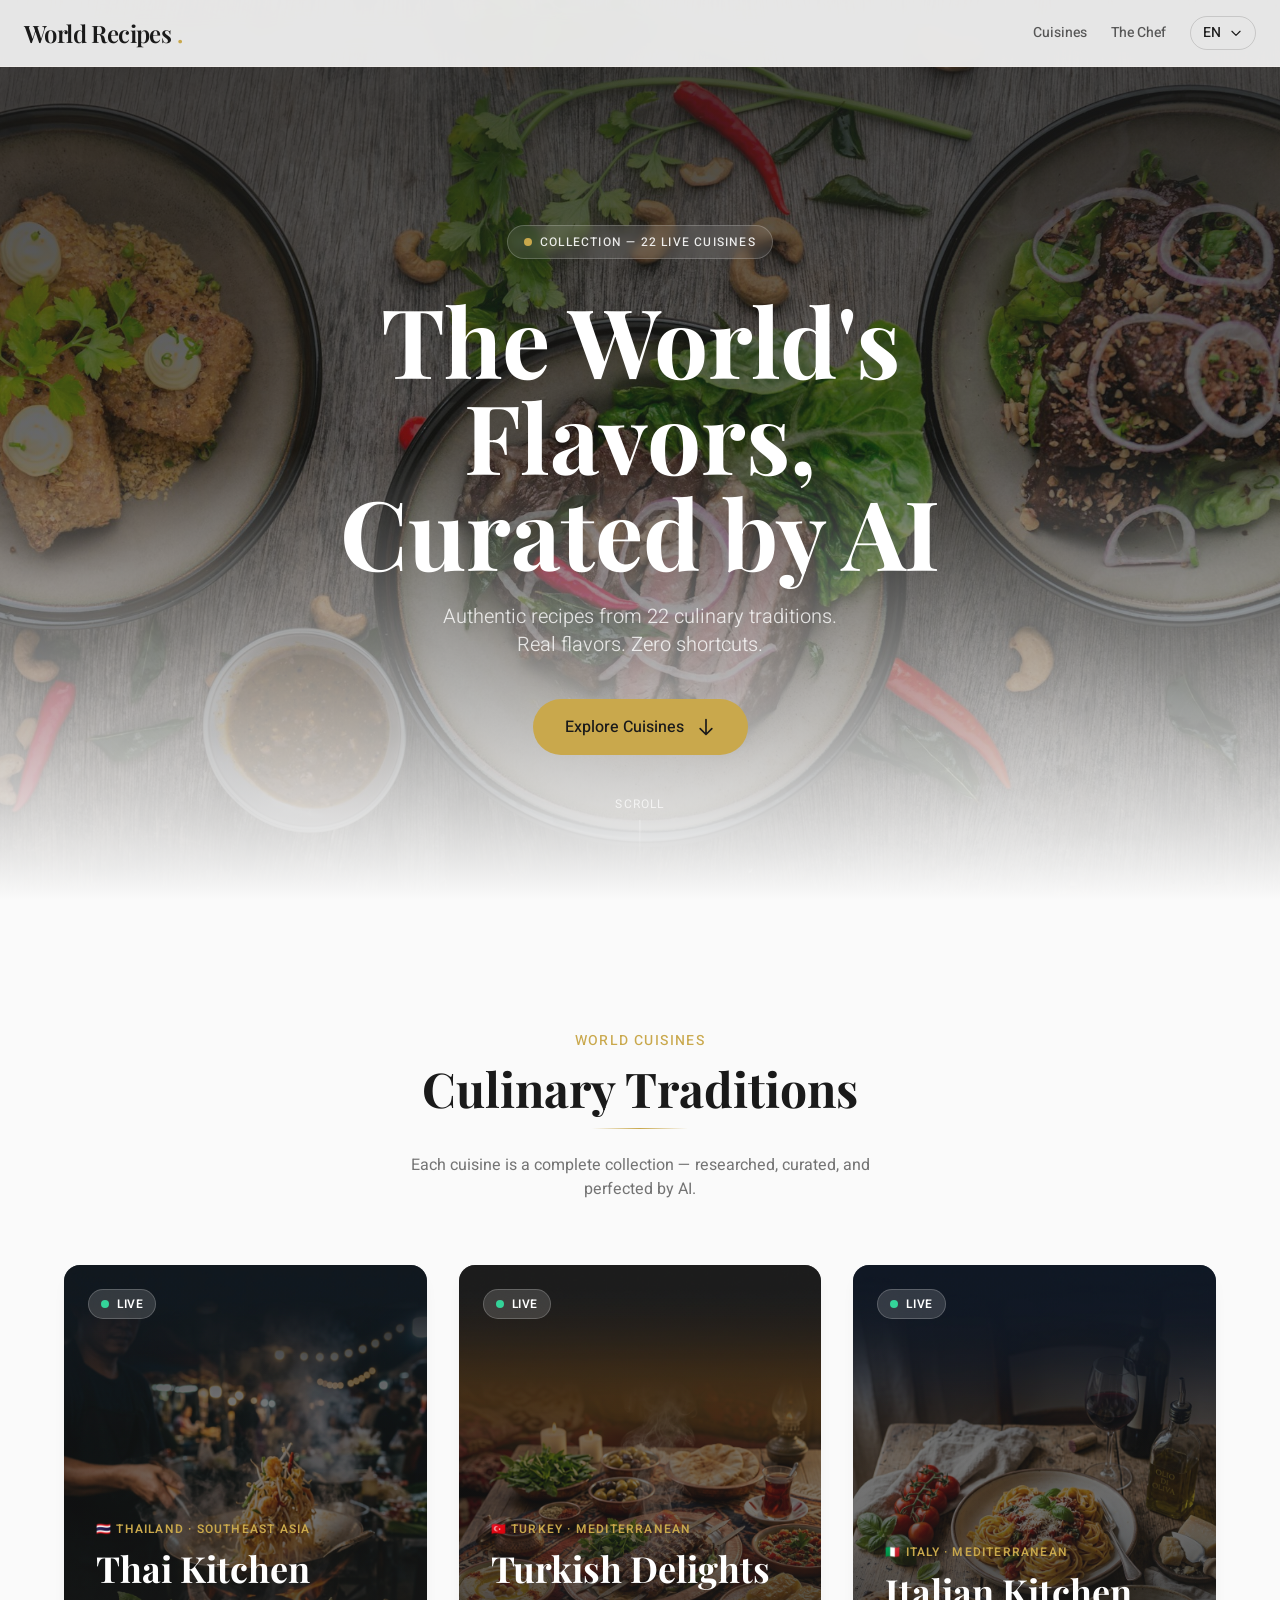
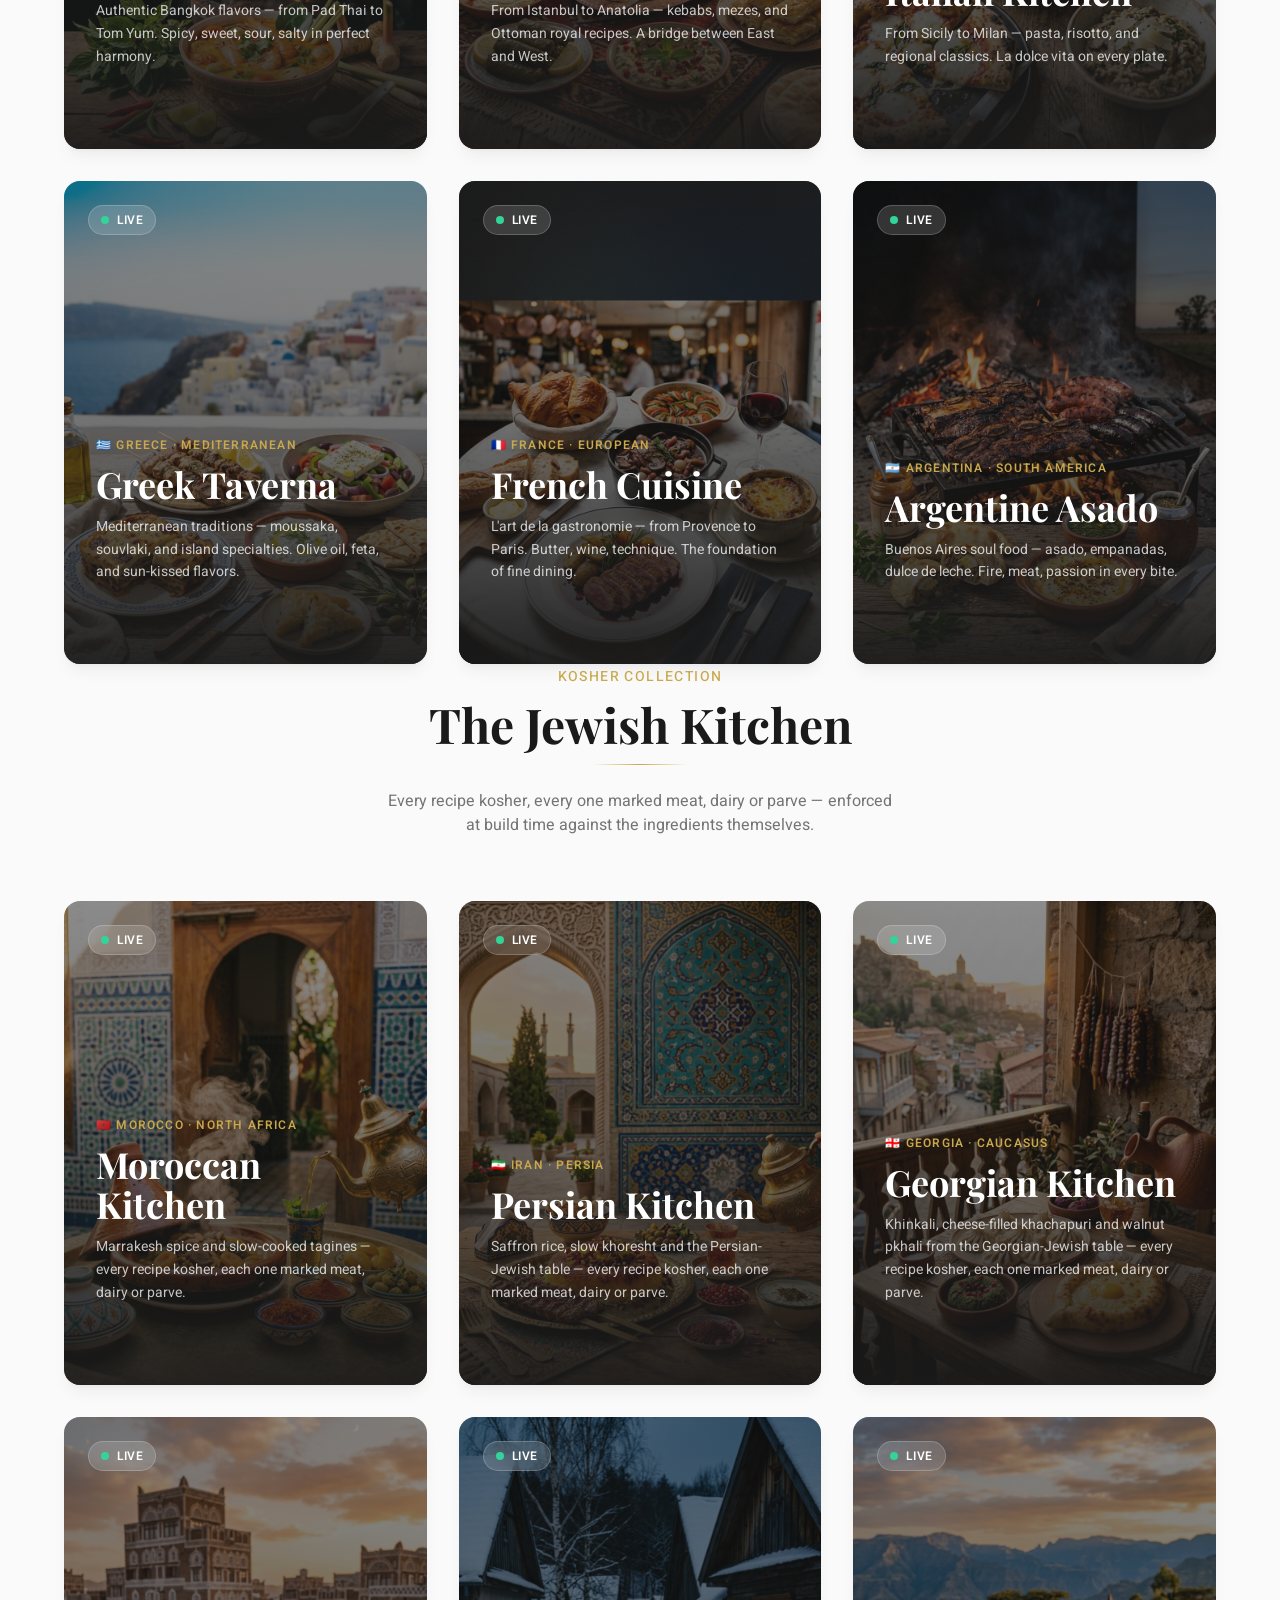
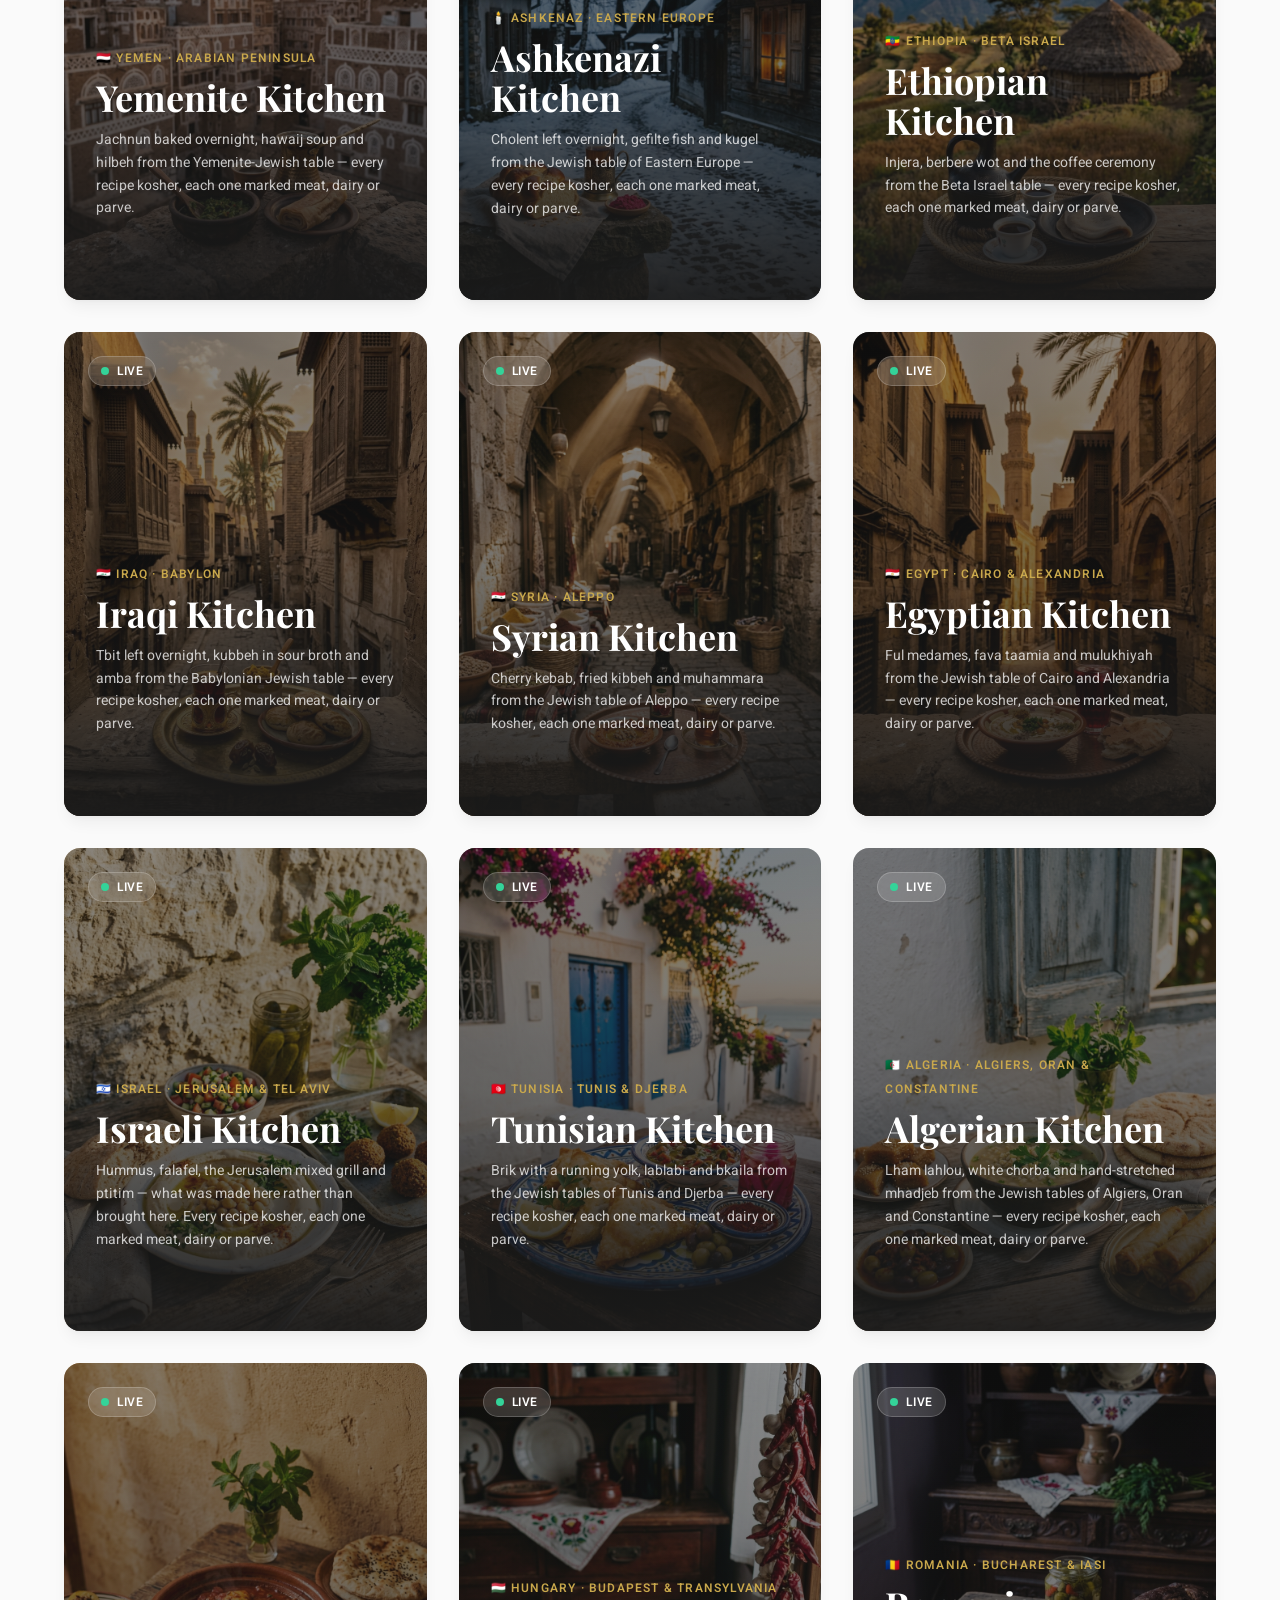
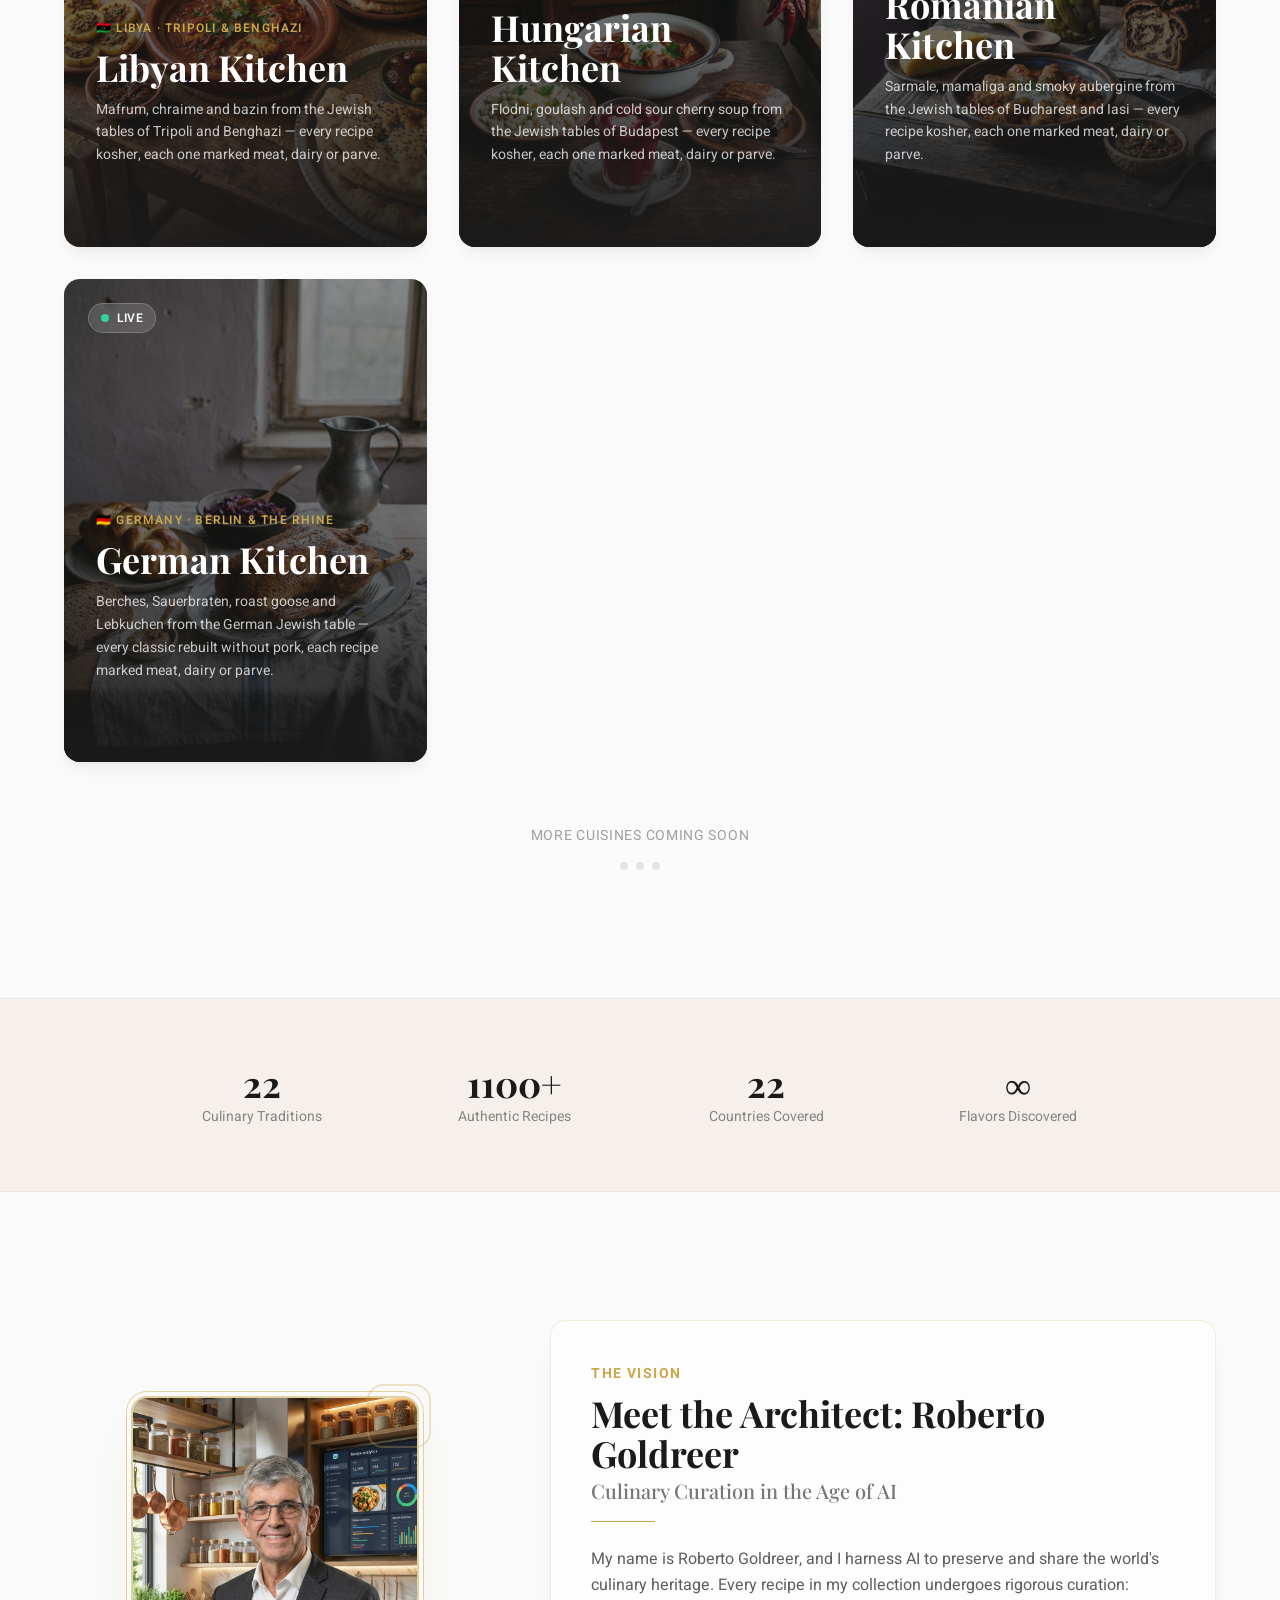
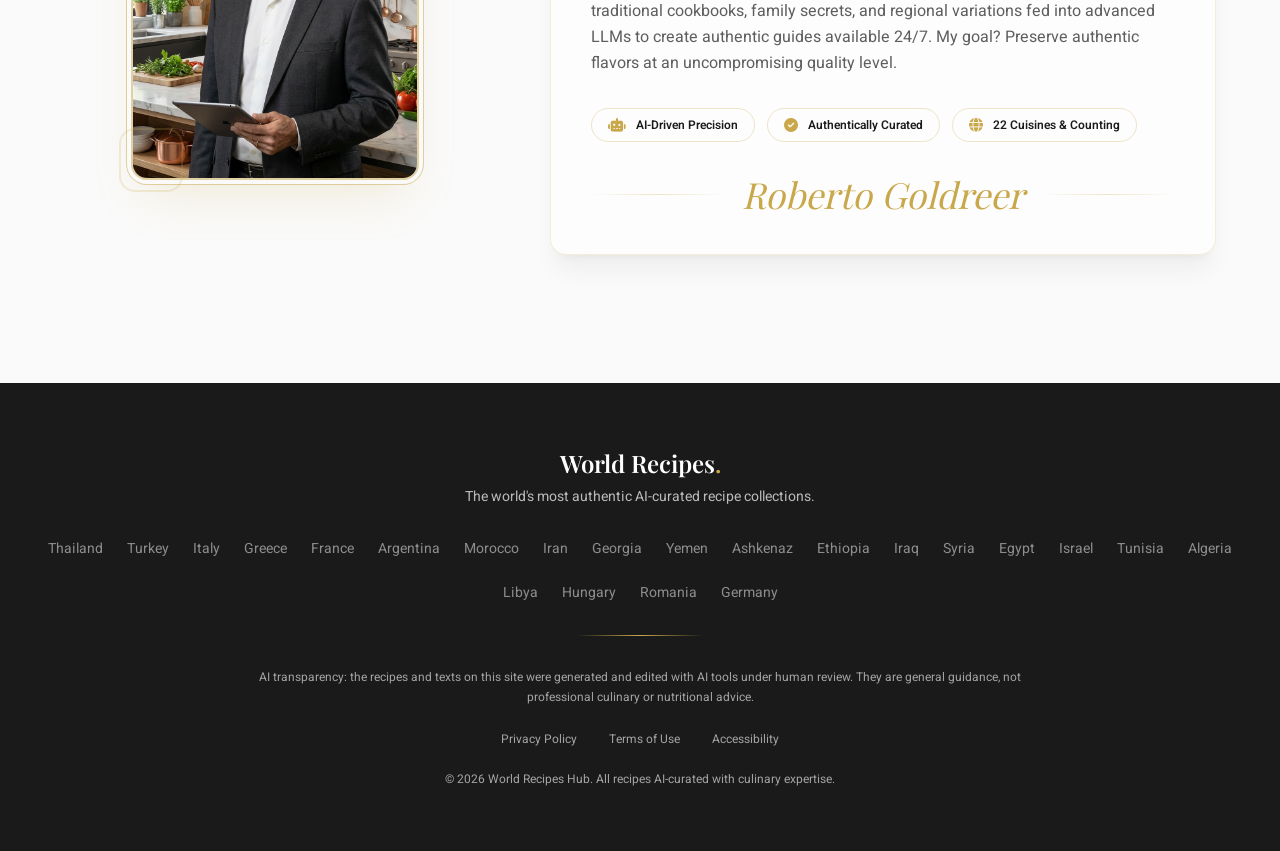
==== commit fffc7659: "docs: Germany joins the hub — 22 cuisines, 1,114 recipes Wave 4 closes with the Ashkenazi cluster co" ====
--- a/index.html
+++ b/index.html
@@ -17,7 +17,7 @@
     <link rel="stylesheet" href="assets/fonts/fonts.css">
     <link rel="stylesheet" href="assets/vendor/fontawesome/fontawesome.min.css">
     <link rel="stylesheet" href="assets/css/site.css">
-    <meta name="description" content="Authentic recipes from 21 culinary traditions. Real flavors. Zero shortcuts.">
+    <meta name="description" content="Authentic recipes from 22 culinary traditions. Real flavors. Zero shortcuts.">
 </head>
 <body class="bg-cream text-charcoal font-body antialiased">
 
@@ -51,14 +51,14 @@
             <div class="fade-in">
                 <div class="inline-flex items-center gap-2 px-4 py-2 rounded-full bg-white/10 backdrop-blur-sm border border-white/20 text-white/90 text-xs font-medium tracking-widest uppercase mb-8">
                     <span class="w-2 h-2 rounded-full bg-gold badge-pulse"></span>
-                    <span data-en="Collection — 21 Live Cuisines" data-he="אוסף — 21 מטבחים פעילים">Collection — 21 Live Cuisines</span>
+                    <span data-en="Collection — 22 Live Cuisines" data-he="אוסף — 22 מטבחים פעילים">Collection — 22 Live Cuisines</span>
                 </div>
             </div>
             <h1 class="fade-in font-display text-5xl md:text-7xl lg:text-8xl font-bold text-white leading-[1.1] mb-6" data-en="The World's Flavors,<br>Curated by AI" data-he="טעמי העולם,<br>באוצרות AI">
                 The World's Flavors,<br>Curated by AI
             </h1>
-            <p class="fade-in text-lg md:text-xl text-white/80 font-light max-w-2xl mx-auto mb-10 leading-relaxed" data-en="Authentic recipes from 21 culinary traditions.<br>Real flavors. Zero shortcuts." data-he="מתכונים אותנטיים מ-21 מסורות קולינריות.<br>טעמים אמיתיים. ללא קיצורי דרך.">
-                Authentic recipes from 21 culinary traditions.<br>Real flavors. Zero shortcuts.
+            <p class="fade-in text-lg md:text-xl text-white/80 font-light max-w-2xl mx-auto mb-10 leading-relaxed" data-en="Authentic recipes from 22 culinary traditions.<br>Real flavors. Zero shortcuts." data-he="מתכונים אותנטיים מ-22 מסורות קולינריות.<br>טעמים אמיתיים. ללא קיצורי דרך.">
+                Authentic recipes from 22 culinary traditions.<br>Real flavors. Zero shortcuts.
             </p>
             <a href="#cuisines" class="fade-in inline-flex items-center gap-3 px-8 py-4 bg-gold hover:bg-gold-dark text-charcoal font-medium rounded-full transition-all duration-300 hover:shadow-lg hover:shadow-gold/25">
                 <span data-en="Explore Cuisines" data-he="גלו מטבחים">Explore Cuisines</span>
@@ -503,6 +503,25 @@
                         </div>
                     </div>
                 </a>
+                <!-- Card 22: German -->
+                <a href="https://robertog62.github.io/german-recipes-app/" target="_blank" rel="noopener noreferrer" class="group card-hover block relative rounded-2xl overflow-hidden shadow-lg shadow-charcoal/5 aspect-[3/4]">
+                    <img src="images/Germany.jpg" alt="German Cuisine" class="absolute inset-0 w-full h-full object-cover">
+                    <div class="card-overlay absolute inset-0 bg-charcoal/50"></div>
+                    <div class="absolute inset-0 bg-gradient-to-t from-charcoal/90 via-charcoal/20 to-transparent"></div>
+                    <div class="absolute top-6 left-6 rtl:left-auto rtl:right-6 flex items-center gap-2 px-3 py-1.5 rounded-full bg-white/15 backdrop-blur-md border border-white/20">
+                        <span class="w-2 h-2 rounded-full bg-emerald-400 badge-pulse"></span>
+                        <span class="text-white text-xs font-semibold tracking-wider uppercase">Live</span>
+                    </div>
+                    <div class="absolute bottom-0 inset-x-0 p-8">
+                        <span class="text-gold text-xs font-semibold tracking-widest uppercase" data-en="🇩🇪 Germany · Berlin & the Rhine" data-he="🇩🇪 גרמניה · ברלין והריין">🇩🇪 Germany · Berlin & the Rhine</span>
+                        <h3 class="font-display text-3xl md:text-4xl font-bold text-white mt-2 mb-3" data-en="German Kitchen" data-he="המטבח הגרמני">German Kitchen</h3>
+                        <p class="text-white/75 text-sm leading-relaxed mb-6" data-en="Berches, Sauerbraten, roast goose and Lebkuchen from the German Jewish table — every classic rebuilt without pork, each recipe marked meat, dairy or parve." data-he="ברכעס, זאוארבראטן, אווז צלוי ולחם דבש מהשולחן היהודי-גרמני — כל קלאסיקה נבנתה מחדש בלי חזיר, וכל מתכון מסומן בשרי, חלבי או פרווה.">Berches, Sauerbraten, roast goose and Lebkuchen from the German Jewish table — every classic rebuilt without pork, each recipe marked meat, dairy or parve.</p>
+                        <div class="card-cta inline-flex items-center gap-2 text-gold font-medium text-sm">
+                            <span data-en="Explore Recipes" data-he="גלו מתכונים">Explore Recipes</span>
+                            <svg class="w-4 h-4 group-hover:translate-x-1 transition-transform rtl:rotate-180" fill="none" stroke="currentColor" viewBox="0 0 24 24"><path stroke-linecap="round" stroke-linejoin="round" stroke-width="2" d="M17 8l4 4m0 0l-4 4m4-4H3"/></svg>
+                        </div>
+                    </div>
+                </a>
             </div>
 
             <!-- Coming Soon teaser -->
@@ -522,15 +541,15 @@
         <div class="max-w-5xl mx-auto px-6">
             <div class="grid grid-cols-2 md:grid-cols-4 gap-8 text-center">
                 <div class="fade-in">
-                    <div class="font-display text-3xl md:text-4xl font-bold text-charcoal">21</div>
+                    <div class="font-display text-3xl md:text-4xl font-bold text-charcoal">22</div>
                     <div class="text-charcoal/50 text-sm mt-1" data-en="Culinary Traditions" data-he="מסורות קולינריות">Culinary Traditions</div>
                 </div>
                 <div class="fade-in">
-                    <div class="font-display text-3xl md:text-4xl font-bold text-charcoal">1050+</div>
+                    <div class="font-display text-3xl md:text-4xl font-bold text-charcoal">1100+</div>
                     <div class="text-charcoal/50 text-sm mt-1" data-en="Authentic Recipes" data-he="מתכונים אותנטיים">Authentic Recipes</div>
                 </div>
                 <div class="fade-in">
-                    <div class="font-display text-3xl md:text-4xl font-bold text-charcoal">21</div>
+                    <div class="font-display text-3xl md:text-4xl font-bold text-charcoal">22</div>
                     <div class="text-charcoal/50 text-sm mt-1" data-en="Countries Covered" data-he="מדינות מכוסות">Countries Covered</div>
                 </div>
                 <div class="fade-in">
@@ -578,7 +597,7 @@
                             </div>
                             <div class="flex items-center gap-2.5 px-4 py-2 rounded-full bg-transparent border border-gold/30 transition-colors hover:border-gold/60">
                                 <i class="fa-solid fa-globe text-gold text-sm"></i>
-                                <span class="text-xs font-semibold text-charcoal" data-en="21 Cuisines & Counting" data-he="21 מטבחים וממשיכים">21 Cuisines & Counting</span>
+                                <span class="text-xs font-semibold text-charcoal" data-en="22 Cuisines & Counting" data-he="22 מטבחים וממשיכים">22 Cuisines & Counting</span>
                             </div>
                         </div>
 
@@ -625,6 +644,7 @@
                 <a href="https://robertog62.github.io/libyan-recipes-app/" target="_blank" rel="noopener noreferrer" class="hover:text-gold transition-colors">Libya</a>
                 <a href="https://robertog62.github.io/hungarian-recipes-app/" target="_blank" rel="noopener noreferrer" class="hover:text-gold transition-colors">Hungary</a>
                 <a href="https://robertog62.github.io/romanian-recipes-app/" target="_blank" rel="noopener noreferrer" class="hover:text-gold transition-colors">Romania</a>
+                <a href="https://robertog62.github.io/german-recipes-app/" target="_blank" rel="noopener noreferrer" class="hover:text-gold transition-colors">Germany</a>
             </div>
             <div class="gold-line h-px w-32 mx-auto my-8"></div>
             <p class="text-white/60 text-xs leading-relaxed max-w-3xl mx-auto mb-6"
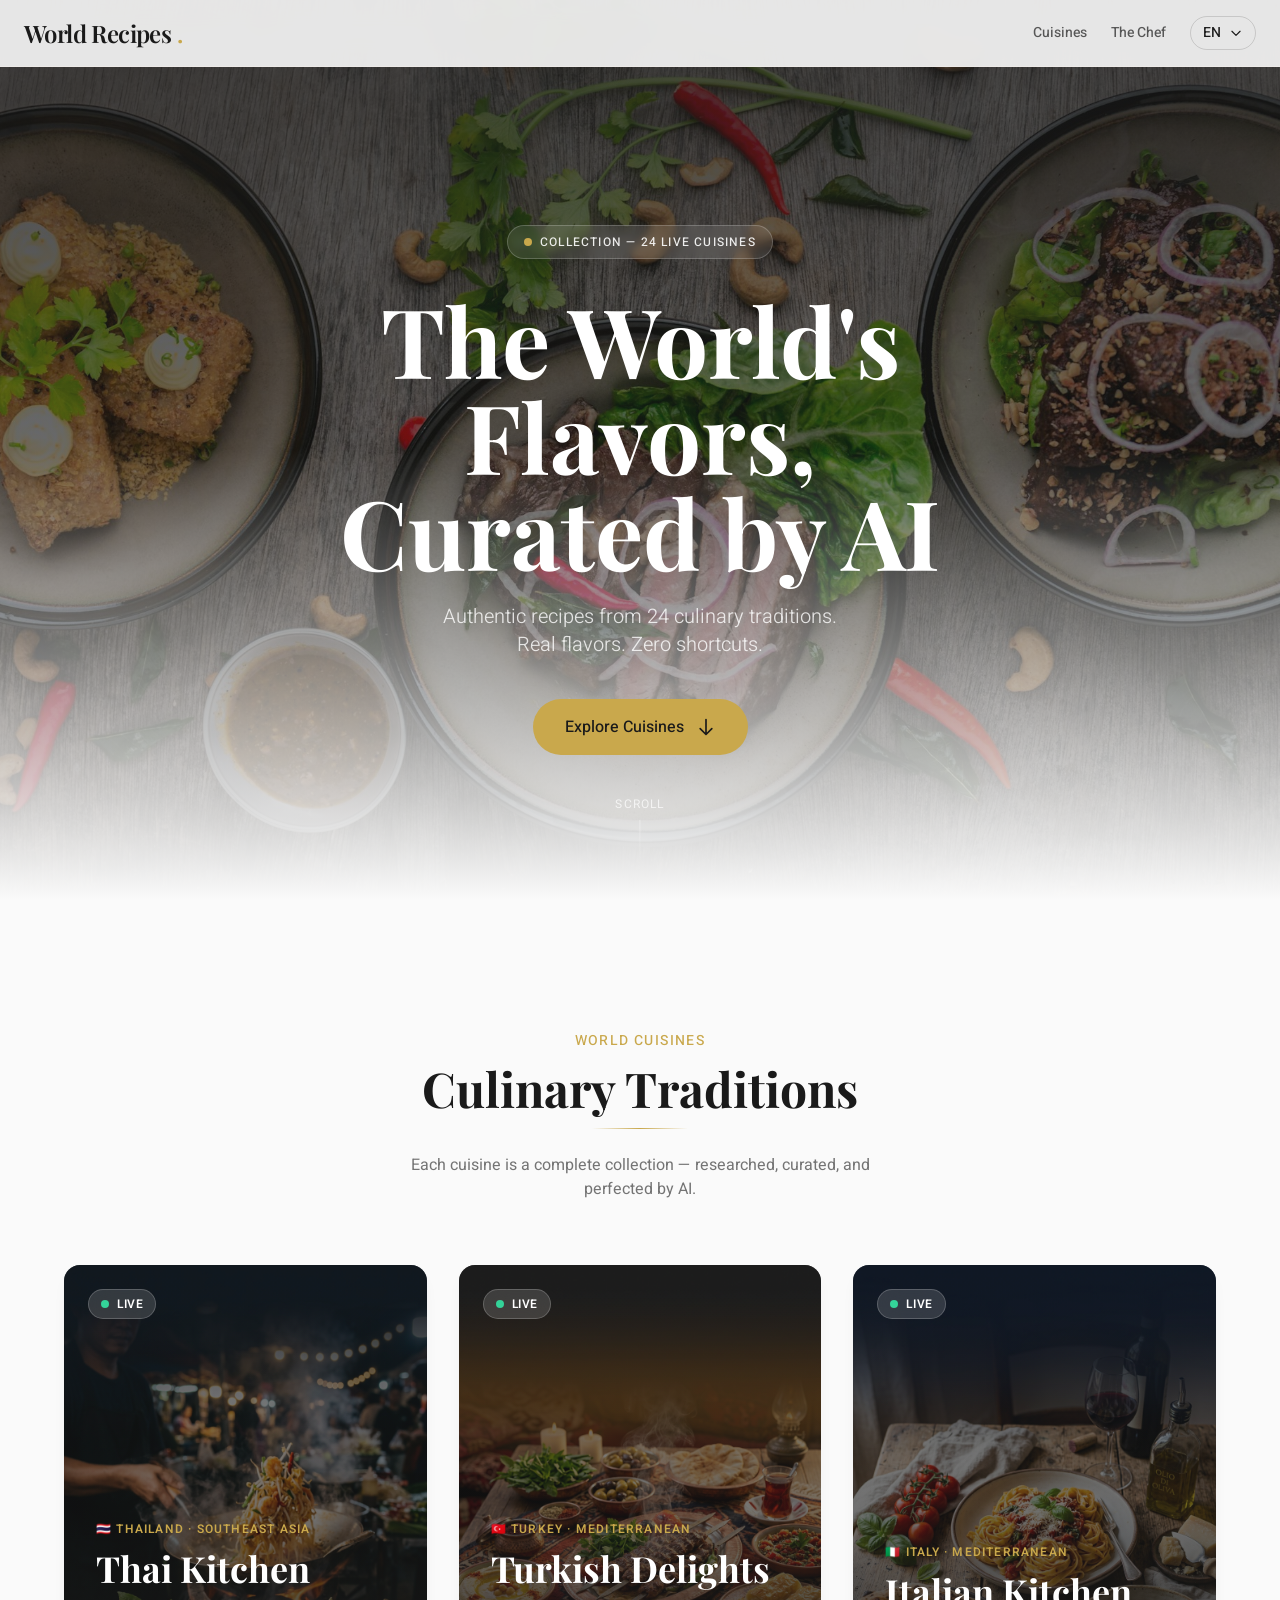
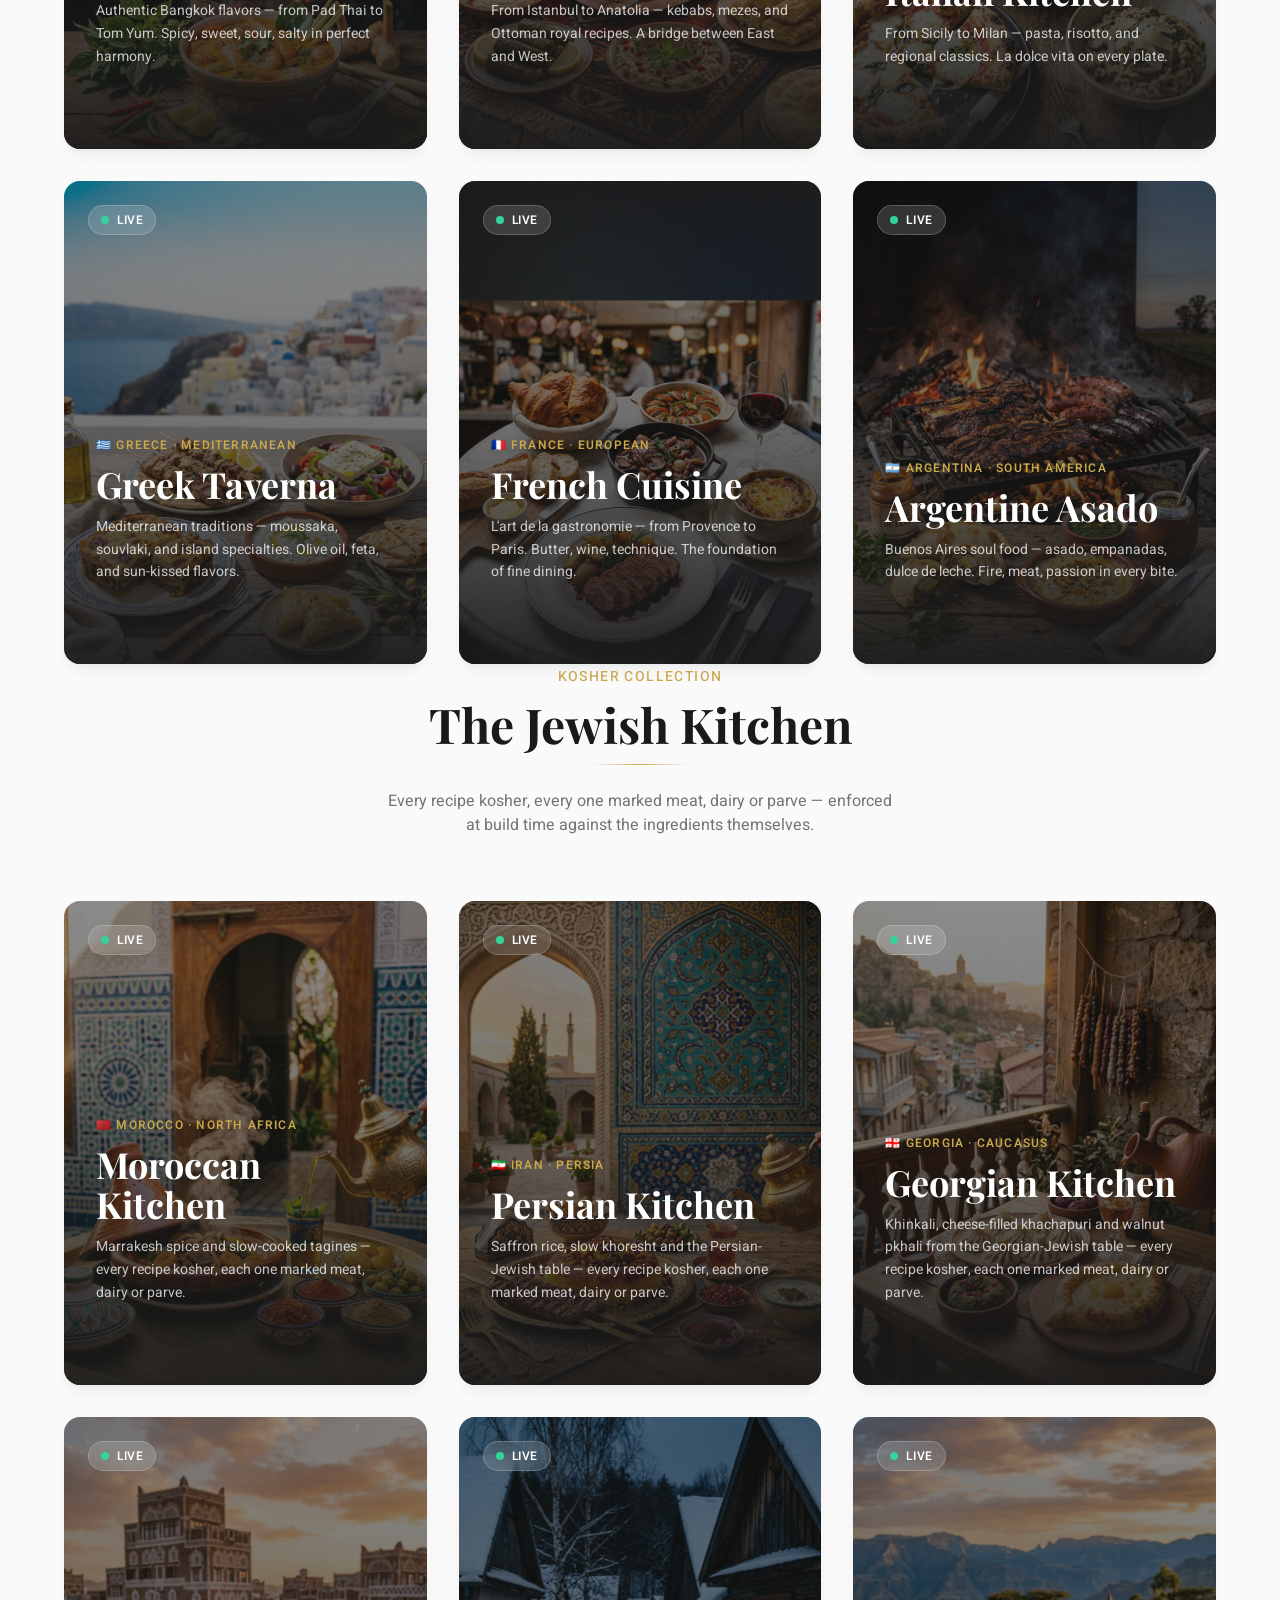
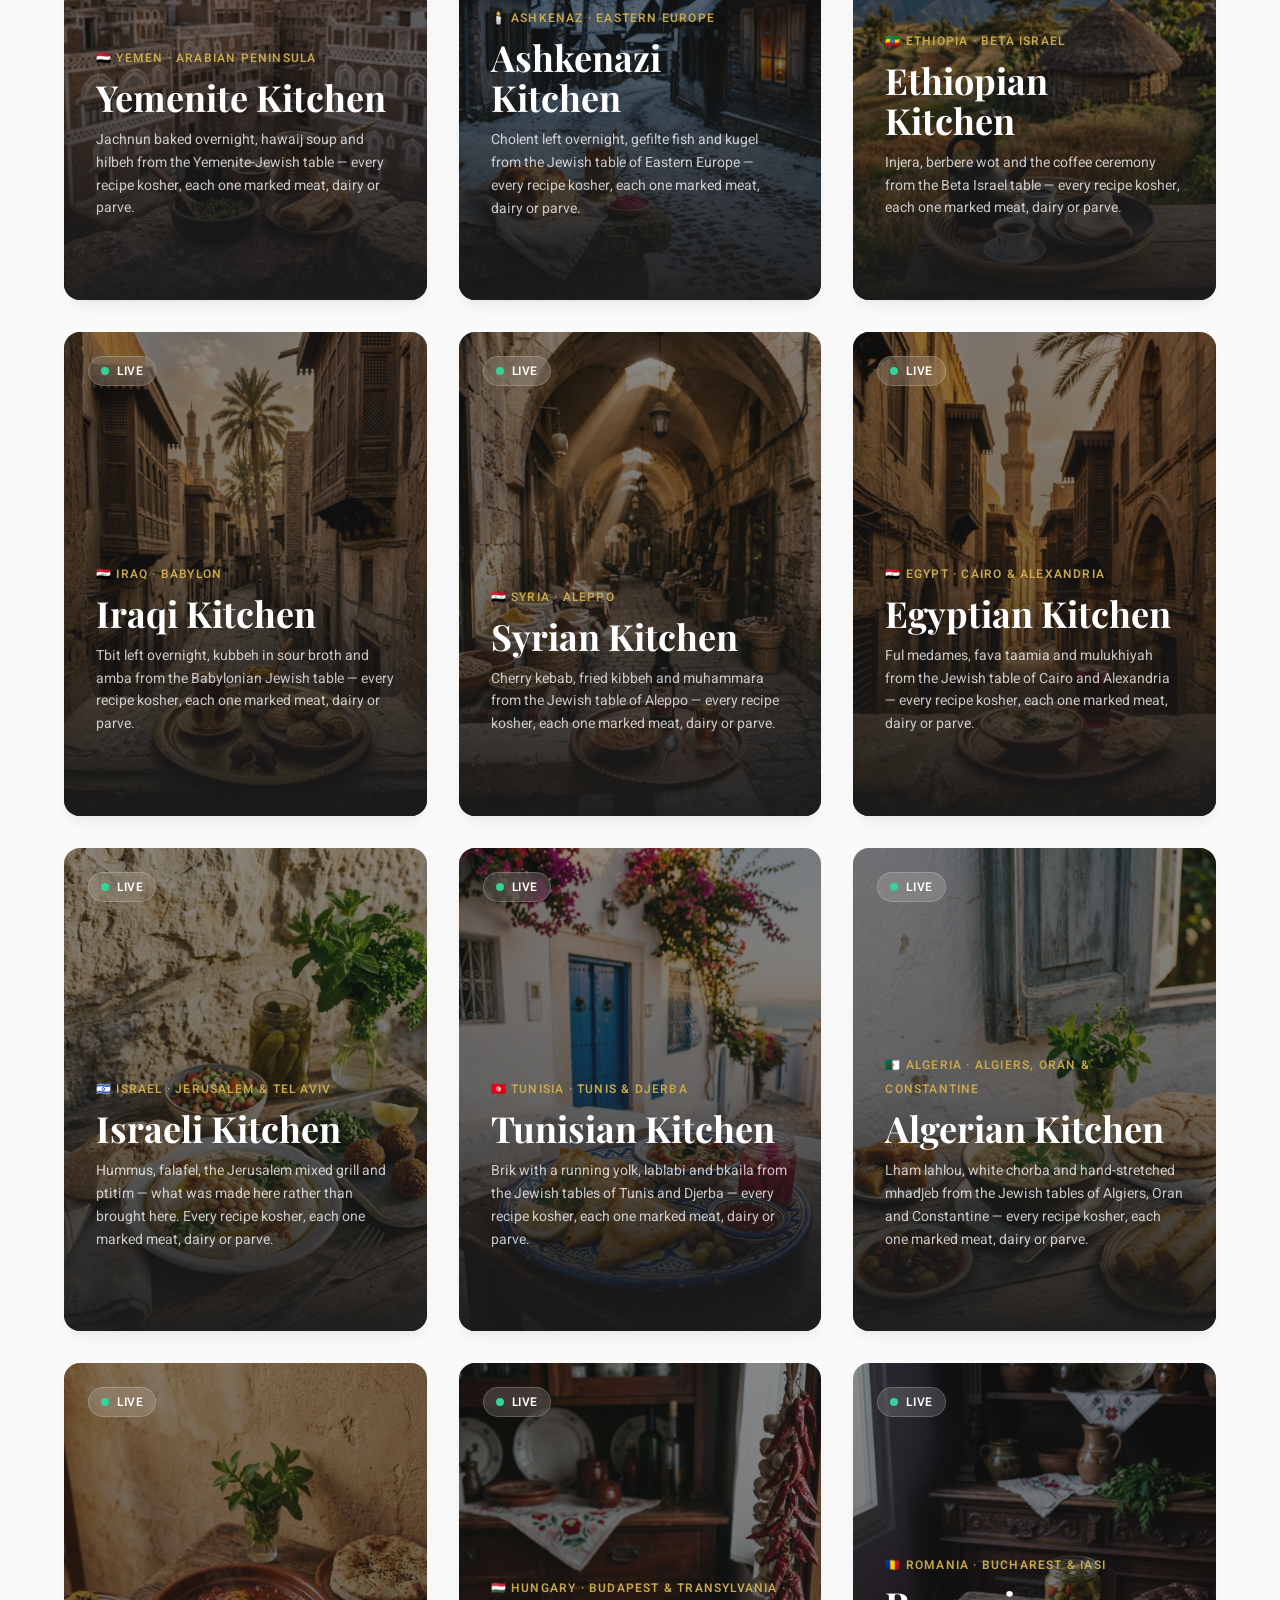
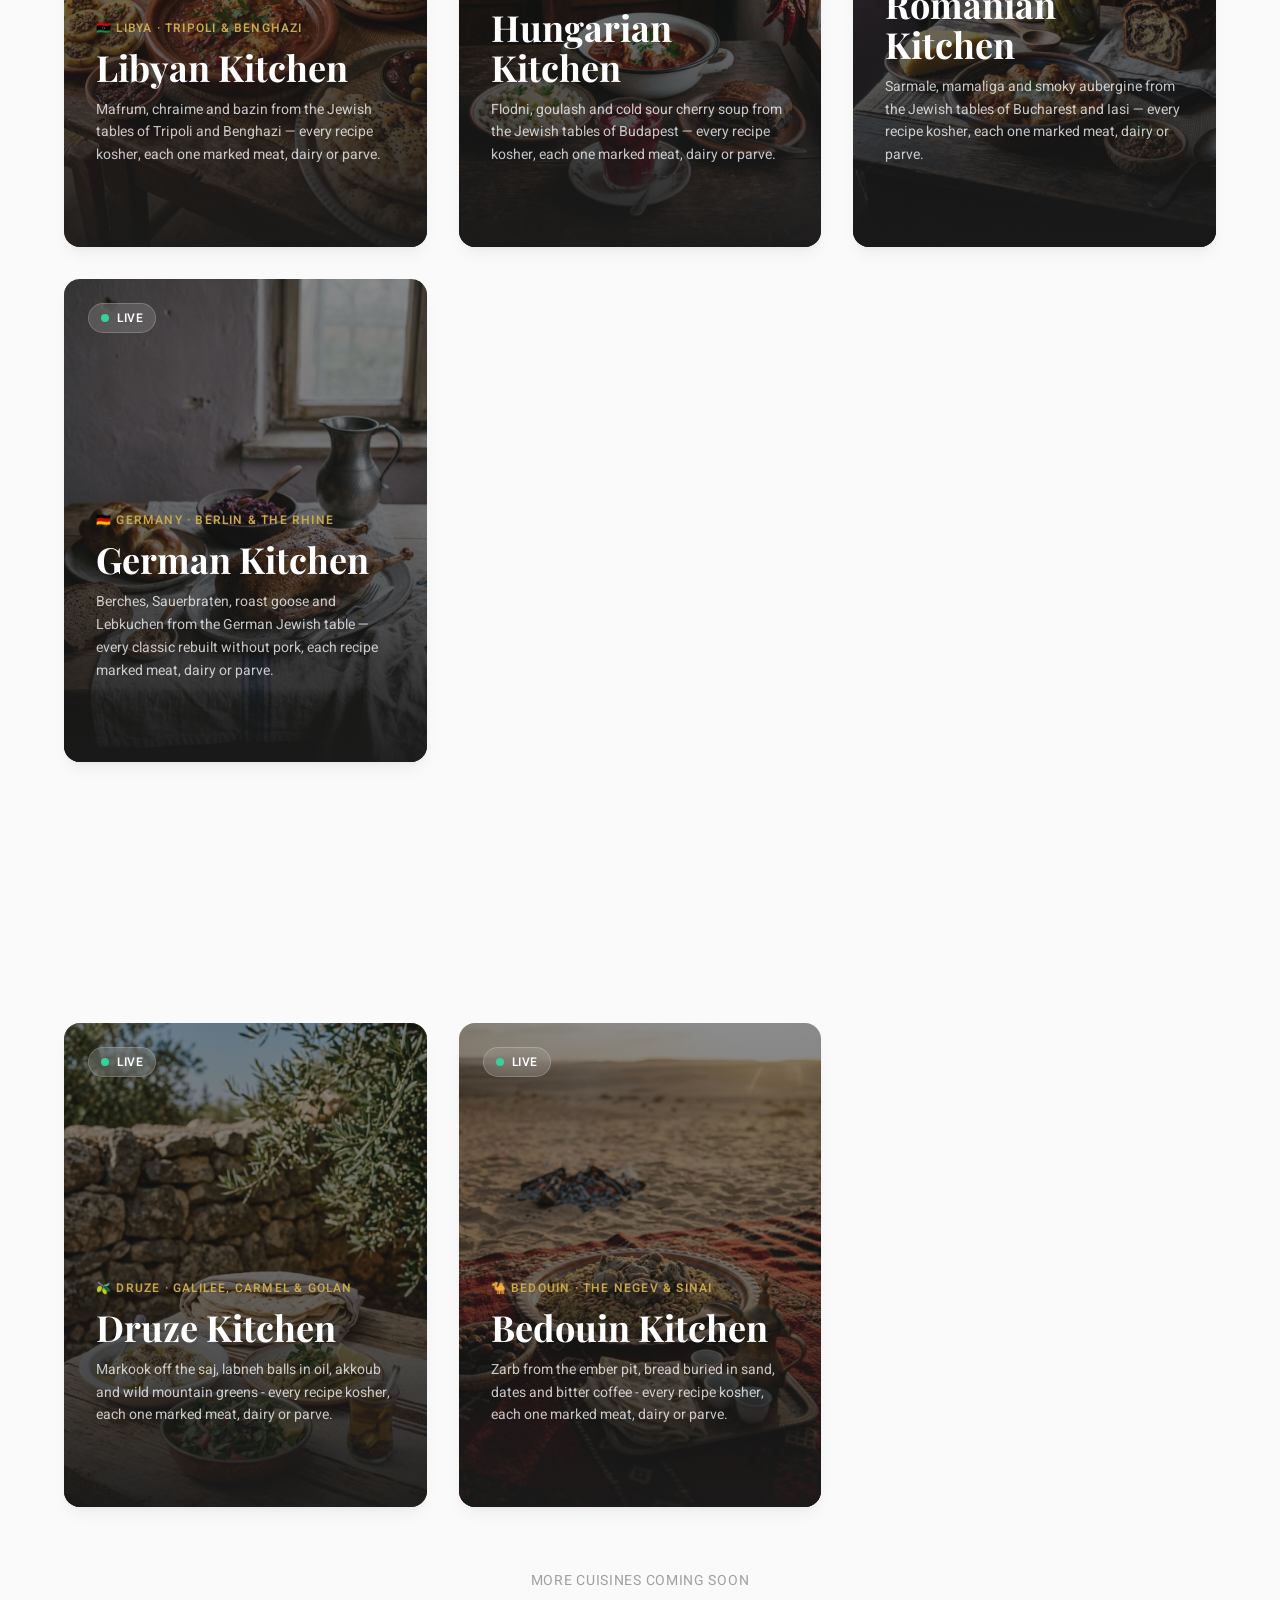
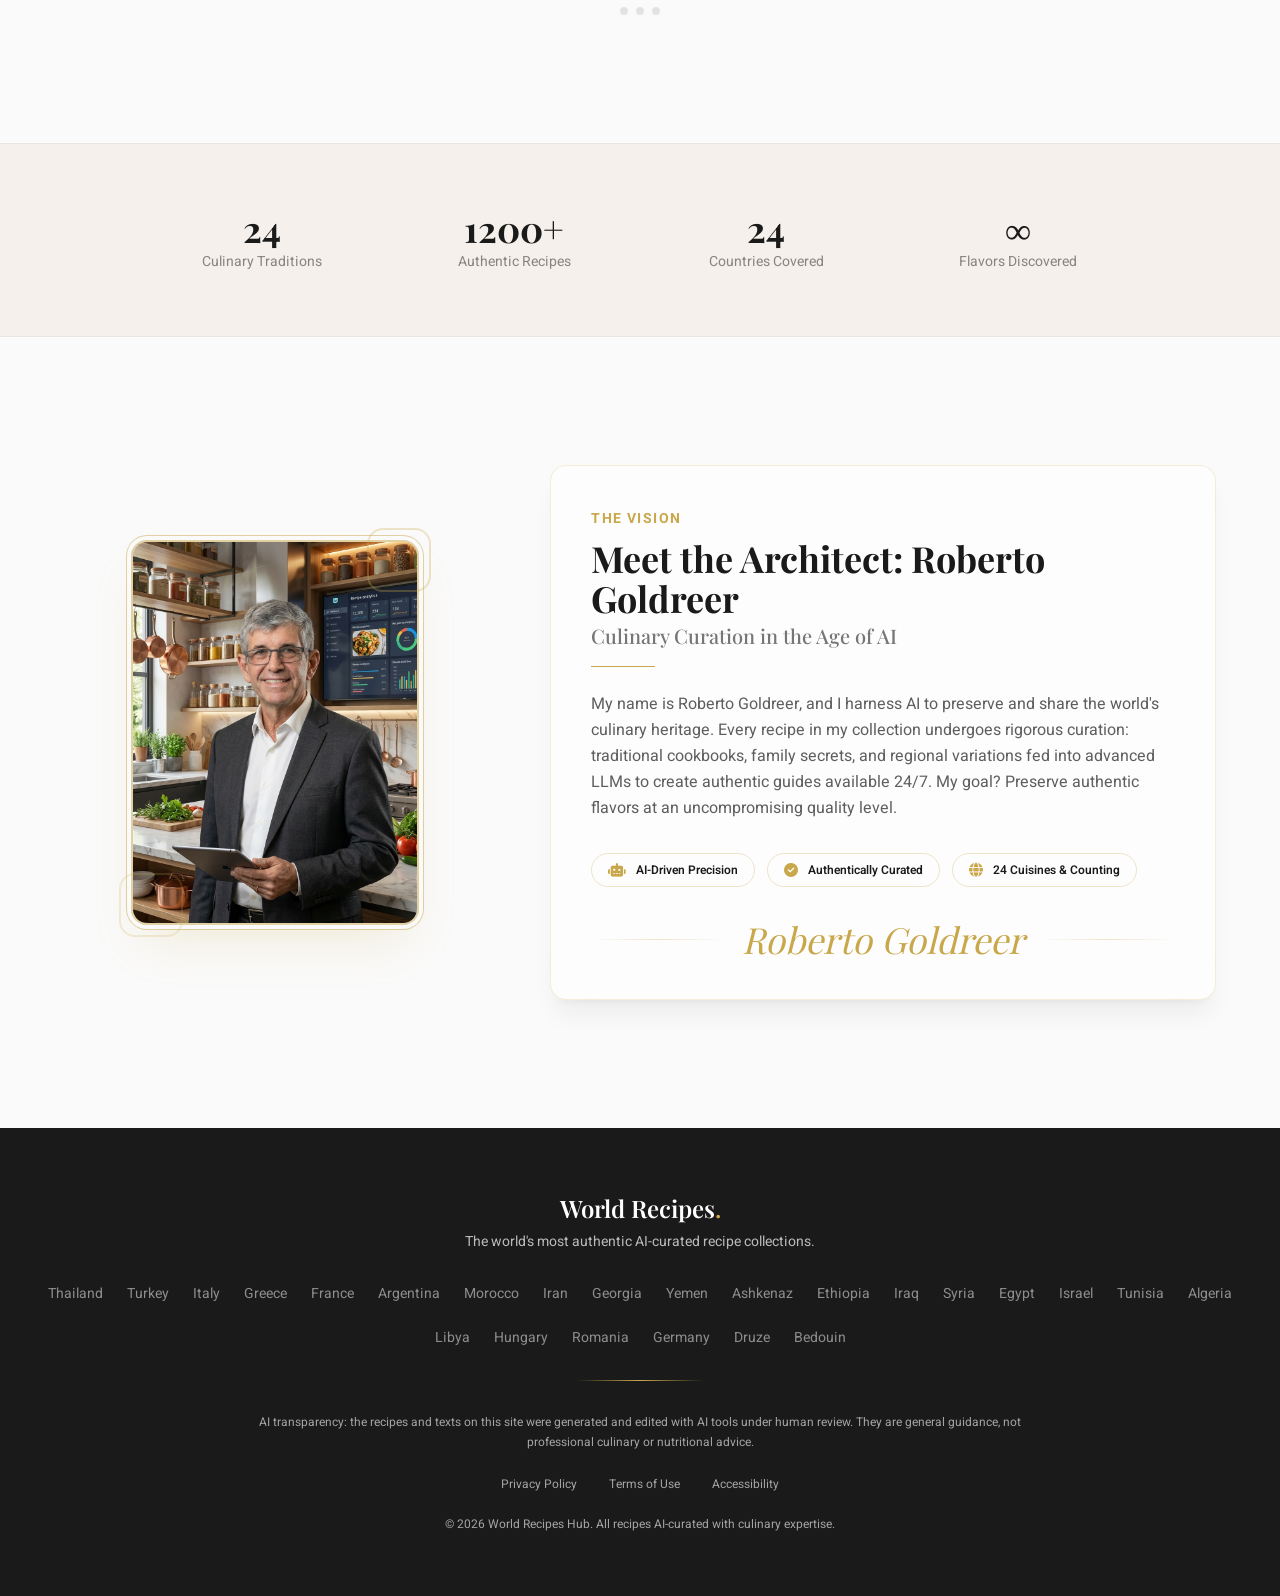
==== commit 1de7d790: "docs: a third section — Cuisines of the Land Druze and Bedouin are kosher-adapted but they are not J" ====
--- a/index.html
+++ b/index.html
@@ -17,7 +17,7 @@
     <link rel="stylesheet" href="assets/fonts/fonts.css">
     <link rel="stylesheet" href="assets/vendor/fontawesome/fontawesome.min.css">
     <link rel="stylesheet" href="assets/css/site.css">
-    <meta name="description" content="Authentic recipes from 22 culinary traditions. Real flavors. Zero shortcuts.">
+    <meta name="description" content="Authentic recipes from 24 culinary traditions. Real flavors. Zero shortcuts.">
 </head>
 <body class="bg-cream text-charcoal font-body antialiased">
 
@@ -51,14 +51,14 @@
             <div class="fade-in">
                 <div class="inline-flex items-center gap-2 px-4 py-2 rounded-full bg-white/10 backdrop-blur-sm border border-white/20 text-white/90 text-xs font-medium tracking-widest uppercase mb-8">
                     <span class="w-2 h-2 rounded-full bg-gold badge-pulse"></span>
-                    <span data-en="Collection — 22 Live Cuisines" data-he="אוסף — 22 מטבחים פעילים">Collection — 22 Live Cuisines</span>
+                    <span data-en="Collection — 24 Live Cuisines" data-he="אוסף — 24 מטבחים פעילים">Collection — 24 Live Cuisines</span>
                 </div>
             </div>
             <h1 class="fade-in font-display text-5xl md:text-7xl lg:text-8xl font-bold text-white leading-[1.1] mb-6" data-en="The World's Flavors,<br>Curated by AI" data-he="טעמי העולם,<br>באוצרות AI">
                 The World's Flavors,<br>Curated by AI
             </h1>
-            <p class="fade-in text-lg md:text-xl text-white/80 font-light max-w-2xl mx-auto mb-10 leading-relaxed" data-en="Authentic recipes from 22 culinary traditions.<br>Real flavors. Zero shortcuts." data-he="מתכונים אותנטיים מ-22 מסורות קולינריות.<br>טעמים אמיתיים. ללא קיצורי דרך.">
-                Authentic recipes from 22 culinary traditions.<br>Real flavors. Zero shortcuts.
+            <p class="fade-in text-lg md:text-xl text-white/80 font-light max-w-2xl mx-auto mb-10 leading-relaxed" data-en="Authentic recipes from 24 culinary traditions.<br>Real flavors. Zero shortcuts." data-he="מתכונים אותנטיים מ-24 מסורות קולינריות.<br>טעמים אמיתיים. ללא קיצורי דרך.">
+                Authentic recipes from 24 culinary traditions.<br>Real flavors. Zero shortcuts.
             </p>
             <a href="#cuisines" class="fade-in inline-flex items-center gap-3 px-8 py-4 bg-gold hover:bg-gold-dark text-charcoal font-medium rounded-full transition-all duration-300 hover:shadow-lg hover:shadow-gold/25">
                 <span data-en="Explore Cuisines" data-he="גלו מטבחים">Explore Cuisines</span>
@@ -524,6 +524,56 @@
                 </a>
             </div>
 
+            <div class="text-center mb-16 mt-24 fade-in">
+                <span class="text-gold text-sm font-medium tracking-widest uppercase" data-en="Kosher Collection" data-he="אוסף כשר">Kosher Collection</span>
+                <h2 class="font-display text-4xl md:text-5xl font-bold mt-3 mb-4" data-en="Cuisines of the Land" data-he="מטבחי הארץ">Cuisines of the Land</h2>
+                <div class="gold-line h-px w-24 mx-auto mb-6"></div>
+                <p class="text-charcoal/60 max-w-lg mx-auto" data-en="Communities of this country whose kitchens are not Jewish. The recipes are adapted to kosher rules, and every adaptation is stated in the recipe itself rather than performed quietly." data-he="קהילות של הארץ הזאת שהמטבח שלהן אינו יהודי. המתכונים הותאמו לכללי הכשרות, וכל התאמה נאמרת בגוף המתכון ולא מתבצעת בשקט.">Communities of this country whose kitchens are not Jewish. The recipes are adapted to kosher rules, and every adaptation is stated in the recipe itself rather than performed quietly.</p>
+            </div>
+
+            <div class="grid md:grid-cols-2 lg:grid-cols-3 gap-8 max-w-6xl mx-auto">
+
+                <!-- Card 23: Druze -->
+                <a href="https://robertog62.github.io/druze-recipes-app/" target="_blank" rel="noopener noreferrer" class="group card-hover block relative rounded-2xl overflow-hidden shadow-lg shadow-charcoal/5 aspect-[3/4]">
+                    <img src="images/Druze.jpg" alt="Druze Cuisine" class="absolute inset-0 w-full h-full object-cover">
+                    <div class="card-overlay absolute inset-0 bg-charcoal/50"></div>
+                    <div class="absolute inset-0 bg-gradient-to-t from-charcoal/90 via-charcoal/20 to-transparent"></div>
+                    <div class="absolute top-6 left-6 rtl:left-auto rtl:right-6 flex items-center gap-2 px-3 py-1.5 rounded-full bg-white/15 backdrop-blur-md border border-white/20">
+                        <span class="w-2 h-2 rounded-full bg-emerald-400 badge-pulse"></span>
+                        <span class="text-white text-xs font-semibold tracking-wider uppercase">Live</span>
+                    </div>
+                    <div class="absolute bottom-0 inset-x-0 p-8">
+                        <span class="text-gold text-xs font-semibold tracking-widest uppercase" data-en="🫒 Druze · Galilee, Carmel & Golan" data-he="🫒 דרוזי · הגליל, הכרמל והגולן">🫒 Druze · Galilee, Carmel & Golan</span>
+                        <h3 class="font-display text-3xl md:text-4xl font-bold text-white mt-2 mb-3" data-en="Druze Kitchen" data-he="המטבח הדרוזי">Druze Kitchen</h3>
+                        <p class="text-white/75 text-sm leading-relaxed mb-6" data-en="Markook off the saj, labneh balls in oil, akkoub and wild mountain greens - every recipe kosher, each one marked meat, dairy or parve." data-he="מרקוק מהסאג׳, כדורי לאבנה בשמן, עכוב ועשבי בר של ההר — כל המתכונים כשרים, וכל אחד מסומן בשרי, חלבי או פרווה.">Markook off the saj, labneh balls in oil, akkoub and wild mountain greens - every recipe kosher, each one marked meat, dairy or parve.</p>
+                        <div class="card-cta inline-flex items-center gap-2 text-gold font-medium text-sm">
+                            <span data-en="Explore Recipes" data-he="גלו מתכונים">Explore Recipes</span>
+                            <svg class="w-4 h-4 group-hover:translate-x-1 transition-transform rtl:rotate-180" fill="none" stroke="currentColor" viewBox="0 0 24 24"><path stroke-linecap="round" stroke-linejoin="round" stroke-width="2" d="M17 8l4 4m0 0l-4 4m4-4H3"/></svg>
+                        </div>
+                    </div>
+                </a>
+
+                <!-- Card 24: Bedouin -->
+                <a href="https://robertog62.github.io/bedouin-recipes-app/" target="_blank" rel="noopener noreferrer" class="group card-hover block relative rounded-2xl overflow-hidden shadow-lg shadow-charcoal/5 aspect-[3/4]">
+                    <img src="images/Bedouin.jpg" alt="Bedouin Cuisine" class="absolute inset-0 w-full h-full object-cover">
+                    <div class="card-overlay absolute inset-0 bg-charcoal/50"></div>
+                    <div class="absolute inset-0 bg-gradient-to-t from-charcoal/90 via-charcoal/20 to-transparent"></div>
+                    <div class="absolute top-6 left-6 rtl:left-auto rtl:right-6 flex items-center gap-2 px-3 py-1.5 rounded-full bg-white/15 backdrop-blur-md border border-white/20">
+                        <span class="w-2 h-2 rounded-full bg-emerald-400 badge-pulse"></span>
+                        <span class="text-white text-xs font-semibold tracking-wider uppercase">Live</span>
+                    </div>
+                    <div class="absolute bottom-0 inset-x-0 p-8">
+                        <span class="text-gold text-xs font-semibold tracking-widest uppercase" data-en="🐪 Bedouin · The Negev & Sinai" data-he="🐪 בדואי · הנגב וסיני">🐪 Bedouin · The Negev & Sinai</span>
+                        <h3 class="font-display text-3xl md:text-4xl font-bold text-white mt-2 mb-3" data-en="Bedouin Kitchen" data-he="המטבח הבדואי">Bedouin Kitchen</h3>
+                        <p class="text-white/75 text-sm leading-relaxed mb-6" data-en="Zarb from the ember pit, bread buried in sand, dates and bitter coffee - every recipe kosher, each one marked meat, dairy or parve." data-he="זרב מבור הגחלים, לחם קבור בחול, תמרים וקפה מר — כל המתכונים כשרים, וכל אחד מסומן בשרי, חלבי או פרווה.">Zarb from the ember pit, bread buried in sand, dates and bitter coffee - every recipe kosher, each one marked meat, dairy or parve.</p>
+                        <div class="card-cta inline-flex items-center gap-2 text-gold font-medium text-sm">
+                            <span data-en="Explore Recipes" data-he="גלו מתכונים">Explore Recipes</span>
+                            <svg class="w-4 h-4 group-hover:translate-x-1 transition-transform rtl:rotate-180" fill="none" stroke="currentColor" viewBox="0 0 24 24"><path stroke-linecap="round" stroke-linejoin="round" stroke-width="2" d="M17 8l4 4m0 0l-4 4m4-4H3"/></svg>
+                        </div>
+                    </div>
+                </a>
+            </div>
+
             <!-- Coming Soon teaser -->
             <div class="text-center mt-16 fade-in">
                 <p class="text-charcoal/40 text-sm tracking-wider uppercase" data-en="More cuisines coming soon" data-he="עוד מטבחים בקרוב">More cuisines coming soon</p>
@@ -541,15 +591,15 @@
         <div class="max-w-5xl mx-auto px-6">
             <div class="grid grid-cols-2 md:grid-cols-4 gap-8 text-center">
                 <div class="fade-in">
-                    <div class="font-display text-3xl md:text-4xl font-bold text-charcoal">22</div>
+                    <div class="font-display text-3xl md:text-4xl font-bold text-charcoal">24</div>
                     <div class="text-charcoal/50 text-sm mt-1" data-en="Culinary Traditions" data-he="מסורות קולינריות">Culinary Traditions</div>
                 </div>
                 <div class="fade-in">
-                    <div class="font-display text-3xl md:text-4xl font-bold text-charcoal">1100+</div>
+                    <div class="font-display text-3xl md:text-4xl font-bold text-charcoal">1200+</div>
                     <div class="text-charcoal/50 text-sm mt-1" data-en="Authentic Recipes" data-he="מתכונים אותנטיים">Authentic Recipes</div>
                 </div>
                 <div class="fade-in">
-                    <div class="font-display text-3xl md:text-4xl font-bold text-charcoal">22</div>
+                    <div class="font-display text-3xl md:text-4xl font-bold text-charcoal">24</div>
                     <div class="text-charcoal/50 text-sm mt-1" data-en="Countries Covered" data-he="מדינות מכוסות">Countries Covered</div>
                 </div>
                 <div class="fade-in">
@@ -597,7 +647,7 @@
                             </div>
                             <div class="flex items-center gap-2.5 px-4 py-2 rounded-full bg-transparent border border-gold/30 transition-colors hover:border-gold/60">
                                 <i class="fa-solid fa-globe text-gold text-sm"></i>
-                                <span class="text-xs font-semibold text-charcoal" data-en="22 Cuisines & Counting" data-he="22 מטבחים וממשיכים">22 Cuisines & Counting</span>
+                                <span class="text-xs font-semibold text-charcoal" data-en="24 Cuisines & Counting" data-he="24 מטבחים וממשיכים">24 Cuisines & Counting</span>
                             </div>
                         </div>
 
@@ -645,6 +695,8 @@
                 <a href="https://robertog62.github.io/hungarian-recipes-app/" target="_blank" rel="noopener noreferrer" class="hover:text-gold transition-colors">Hungary</a>
                 <a href="https://robertog62.github.io/romanian-recipes-app/" target="_blank" rel="noopener noreferrer" class="hover:text-gold transition-colors">Romania</a>
                 <a href="https://robertog62.github.io/german-recipes-app/" target="_blank" rel="noopener noreferrer" class="hover:text-gold transition-colors">Germany</a>
+                <a href="https://robertog62.github.io/druze-recipes-app/" target="_blank" rel="noopener noreferrer" class="hover:text-gold transition-colors">Druze</a>
+                <a href="https://robertog62.github.io/bedouin-recipes-app/" target="_blank" rel="noopener noreferrer" class="hover:text-gold transition-colors">Bedouin</a>
             </div>
             <div class="gold-line h-px w-32 mx-auto my-8"></div>
             <p class="text-white/60 text-xs leading-relaxed max-w-3xl mx-auto mb-6"
